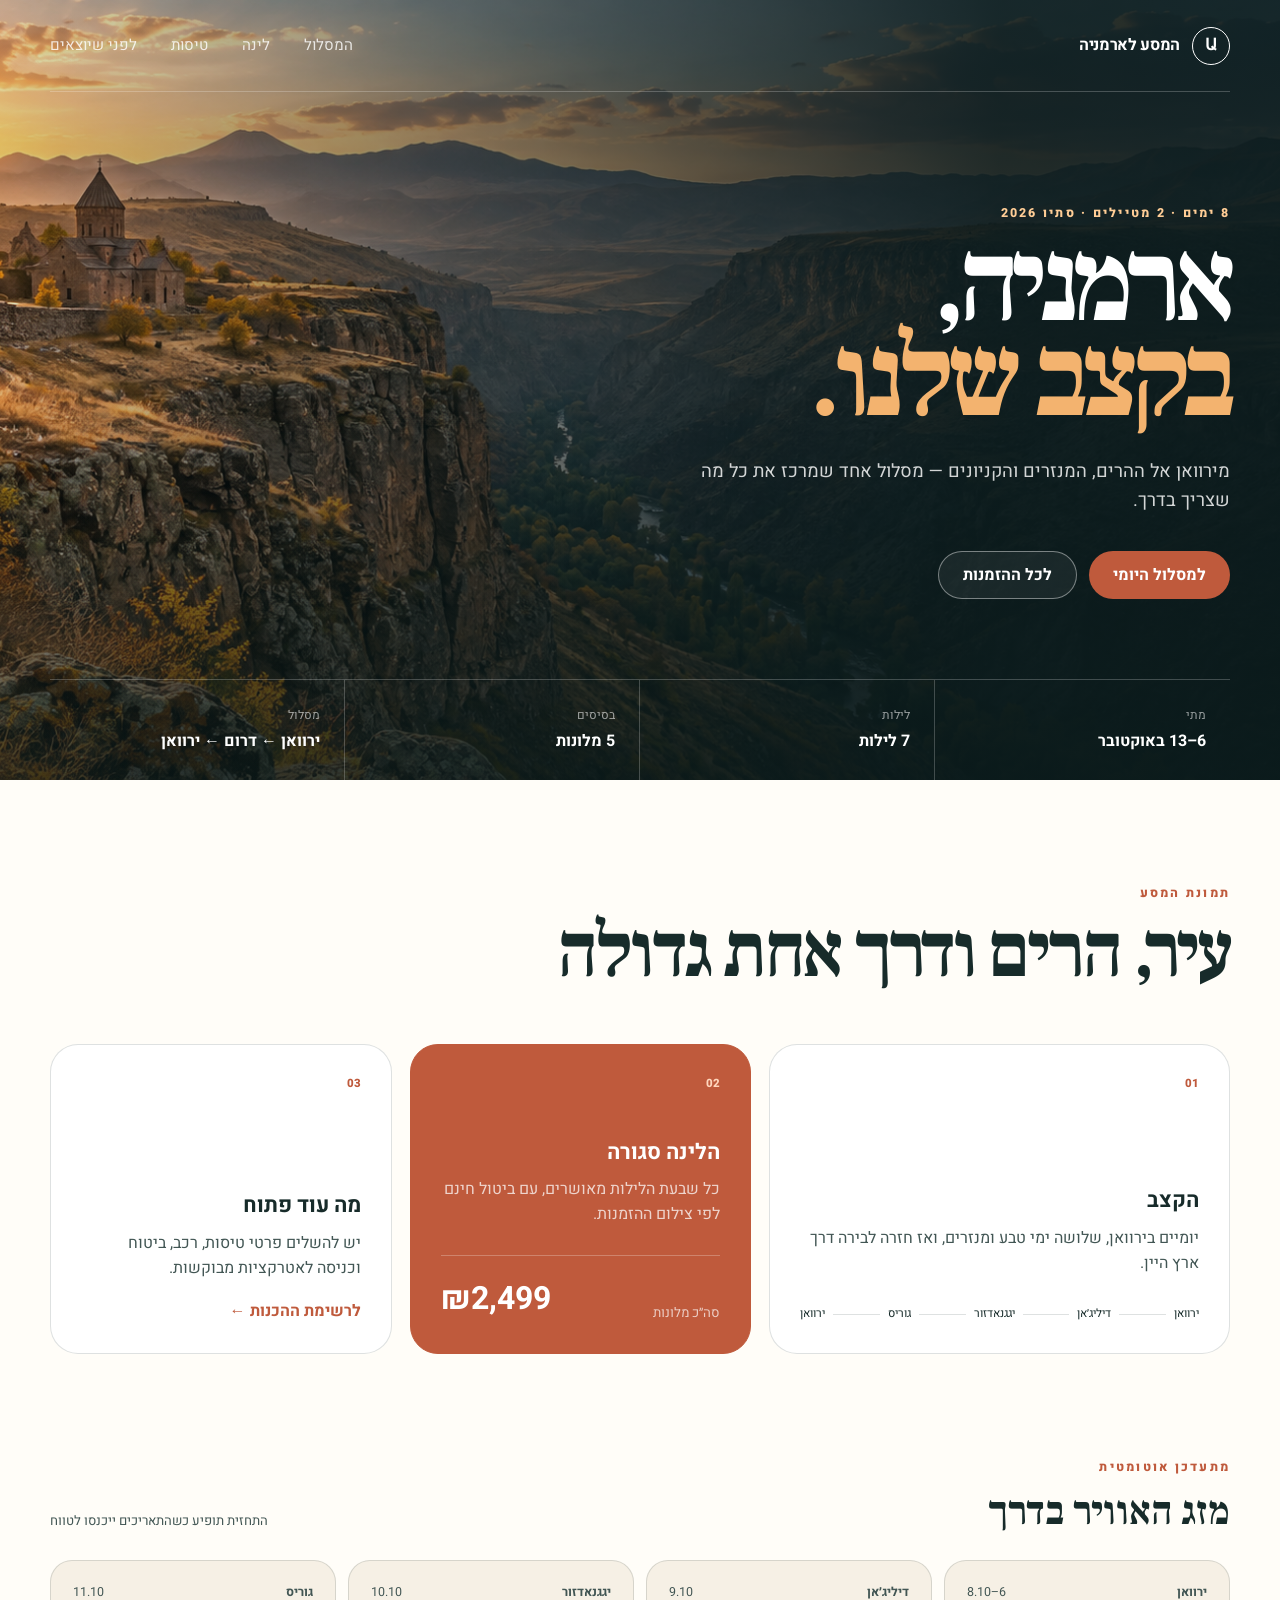
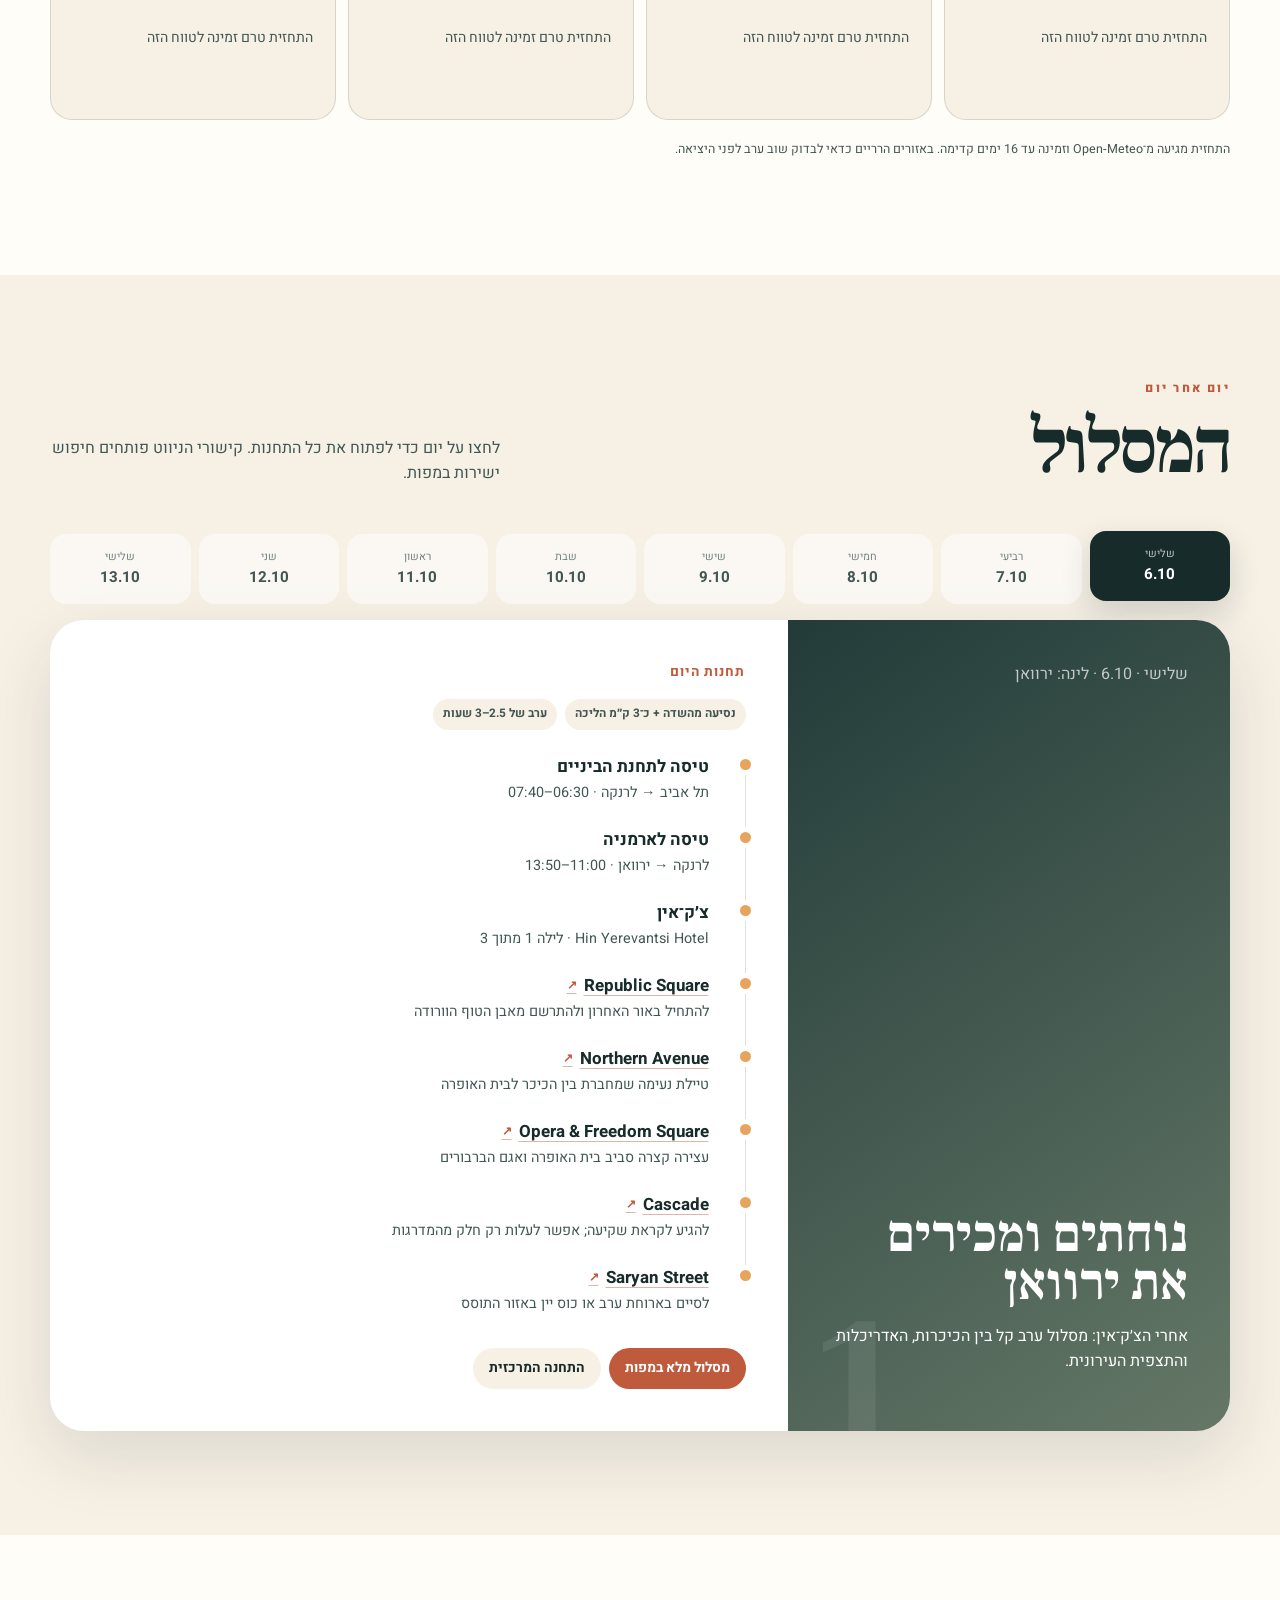
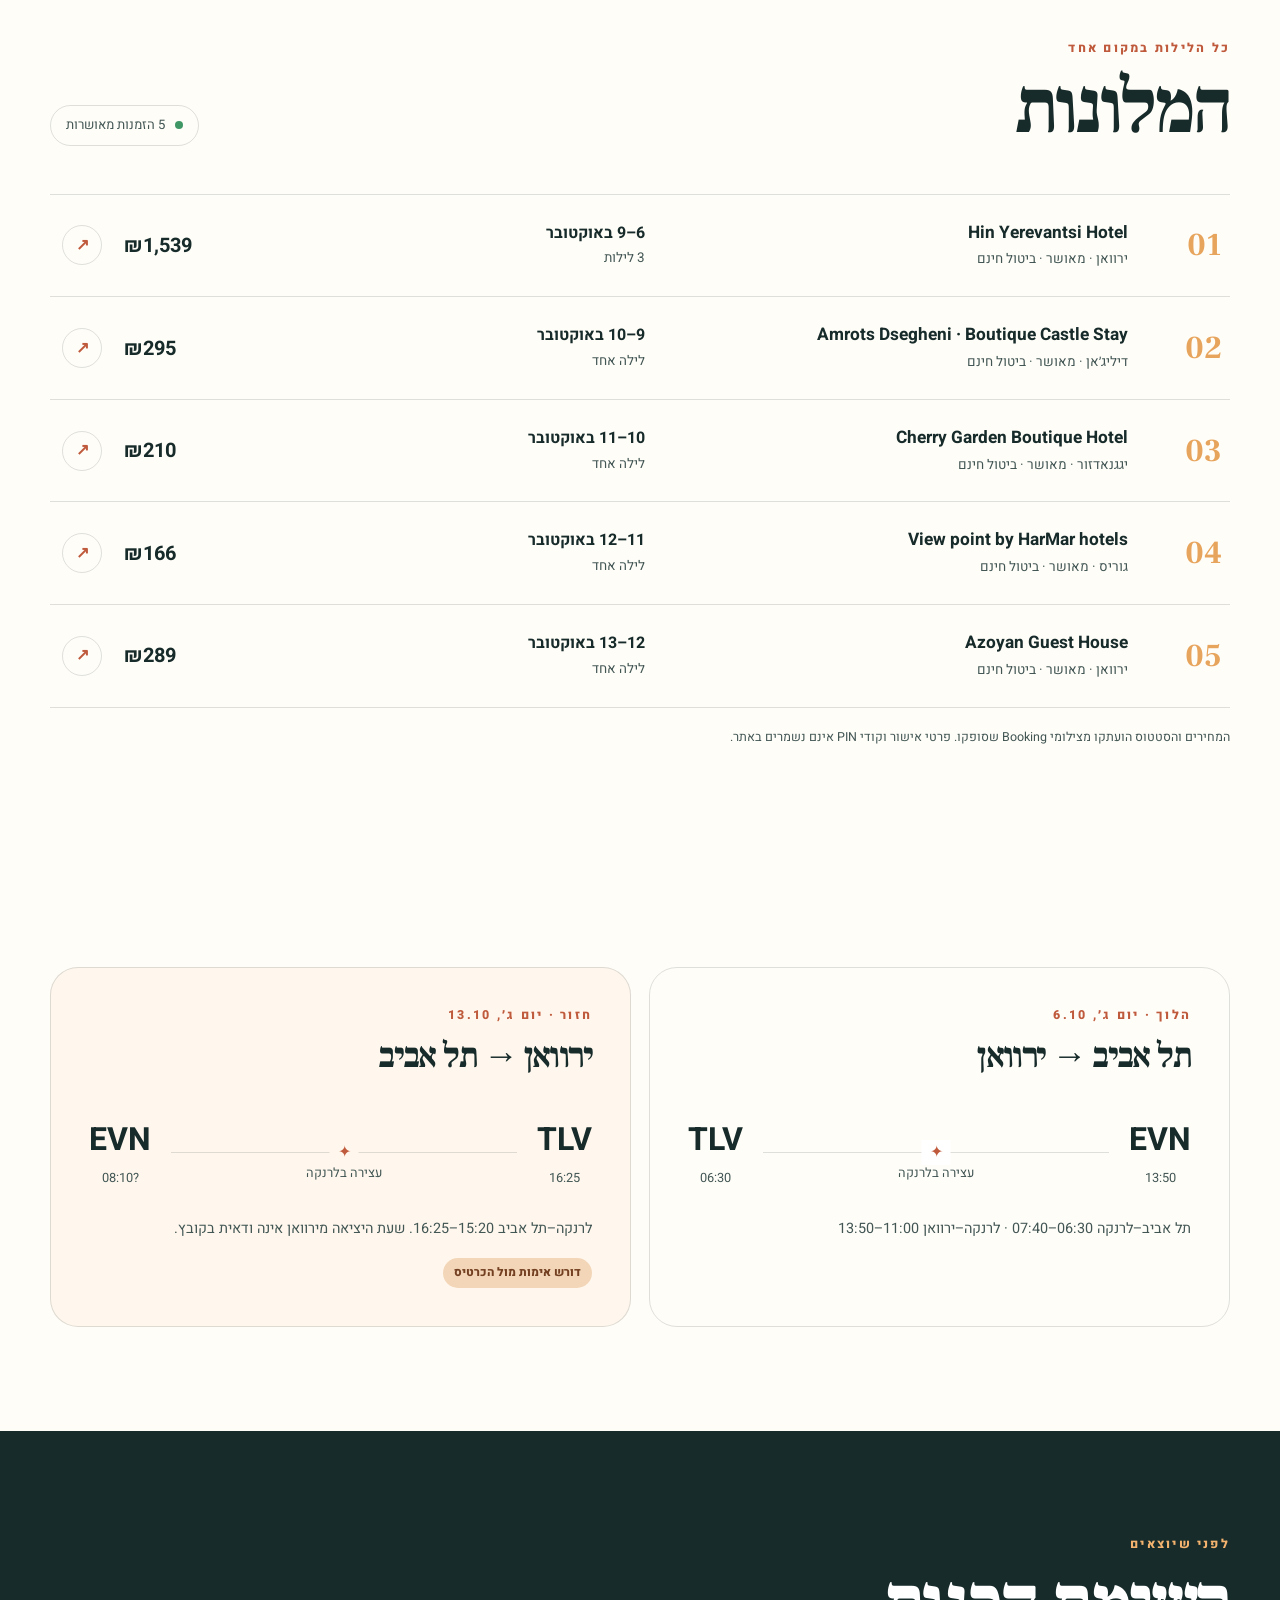
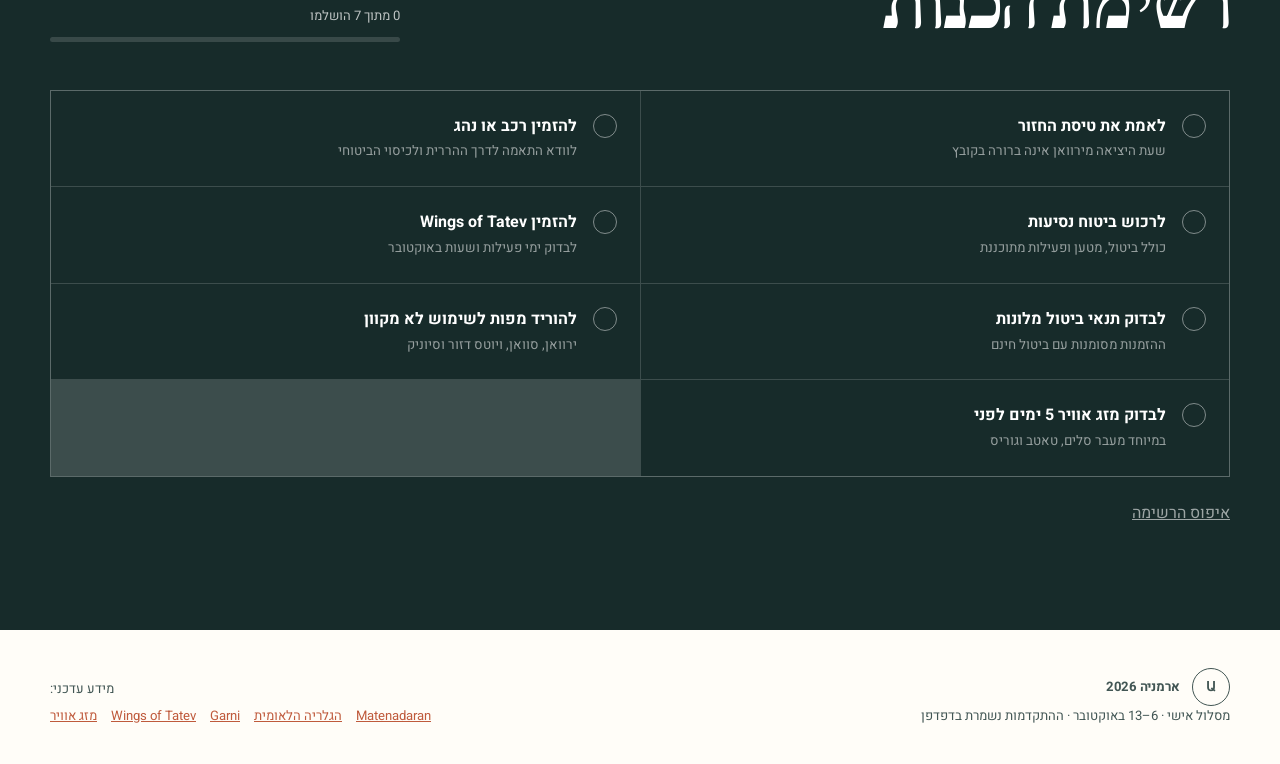
==== index.html @ 03ba3cda "Add Yerevan evening walk and Hebrew attraction guide" ====
<!doctype html>
<html lang="he" dir="rtl">
<head>
  <meta charset="utf-8">
  <meta name="viewport" content="width=device-width, initial-scale=1">
  <meta name="theme-color" content="#172b2a">
  <title>ארמניה · אוקטובר 2026</title>
  <meta name="description" content="מסלול טיול פרטי בארמניה, 6–13 באוקטובר 2026">
  <link rel="preconnect" href="https://fonts.googleapis.com">
  <link rel="preconnect" href="https://fonts.gstatic.com" crossorigin>
  <link href="https://fonts.googleapis.com/css2?family=Heebo:wght@400;500;600;700;800&family=Frank+Ruhl+Libre:wght@600;700&display=swap" rel="stylesheet">
  <link rel="stylesheet" href="styles.css?v=armenia-2">
</head>
<body>
  <header class="hero">
    <nav class="topbar shell" aria-label="ניווט ראשי">
      <a class="brand" href="#top" aria-label="חזרה לראש הדף">
        <span class="brand-mark" aria-hidden="true">Ա</span>
        <span>המסע לארמניה</span>
      </a>
      <button class="menu-button" aria-expanded="false" aria-controls="main-nav">תפריט</button>
      <div class="nav-links" id="main-nav">
        <a href="#route">המסלול</a>
        <a href="#stays">לינה</a>
        <a href="#flights">טיסות</a>
        <a href="#checklist">לפני שיוצאים</a>
      </div>
    </nav>

    <div class="hero-content shell" id="top">
      <p class="eyebrow">8 ימים · 2 מטיילים · סתיו 2026</p>
      <h1>ארמניה,<br><em>בקצב שלנו.</em></h1>
      <p class="hero-copy">מירוואן אל ההרים, המנזרים והקניונים — מסלול אחד שמרכז את כל מה שצריך בדרך.</p>
      <div class="hero-actions">
        <a class="button button-primary" href="#route">למסלול היומי</a>
        <a class="button button-ghost" href="#stays">לכל ההזמנות</a>
      </div>
    </div>

    <div class="trip-strip shell" aria-label="פרטי הטיול">
      <div><span>מתי</span><strong>6–13 באוקטובר</strong></div>
      <div><span>לילות</span><strong>7 לילות</strong></div>
      <div><span>בסיסים</span><strong>5 מלונות</strong></div>
      <div><span>מסלול</span><strong>ירוואן ← דרום ← ירוואן</strong></div>
    </div>
  </header>

  <main>
    <section class="intro shell section-pad">
      <div class="section-heading">
        <p class="kicker">תמונת המסע</p>
        <h2>עיר, הרים ודרך אחת גדולה</h2>
      </div>
      <div class="summary-grid">
        <article class="summary-card route-card">
          <span class="card-number">01</span>
          <h3>הקצב</h3>
          <p>יומיים בירוואן, שלושה ימי טבע ומנזרים, ואז חזרה לבירה דרך ארץ היין.</p>
          <div class="mini-route" aria-label="תחנות הלינה">
            <span>ירוואן</span><i></i><span>דיליג׳אן</span><i></i><span>יגגנאדזור</span><i></i><span>גוריס</span><i></i><span>ירוואן</span>
          </div>
        </article>
        <article class="summary-card accent-card">
          <span class="card-number">02</span>
          <h3>הלינה סגורה</h3>
          <p>כל שבעת הלילות מאושרים, עם ביטול חינם לפי צילום ההזמנות.</p>
          <div class="price-total"><small>סה״כ מלונות</small><strong>₪2,499</strong></div>
        </article>
        <article class="summary-card">
          <span class="card-number">03</span>
          <h3>מה עוד פתוח</h3>
          <p>יש להשלים פרטי טיסות, רכב, ביטוח וכניסה לאטרקציות מבוקשות.</p>
          <a class="text-link" href="#checklist">לרשימת ההכנות ←</a>
        </article>
      </div>
    </section>

    <section class="weather-section shell" id="weather">
      <div class="weather-header">
        <div>
          <p class="kicker">מתעדכן אוטומטית</p>
          <h2>מזג האוויר בדרך</h2>
        </div>
        <p id="weather-status">התחזית נטענת…</p>
      </div>
      <div class="weather-grid" id="weather-grid"></div>
      <p class="source-note">התחזית מגיעה מ־Open‑Meteo וזמינה עד 16 ימים קדימה. באזורים הרריים כדאי לבדוק שוב ערב לפני היציאה.</p>
    </section>

    <section class="route-section section-pad" id="route">
      <div class="shell">
        <div class="section-heading split-heading">
          <div>
            <p class="kicker">יום אחר יום</p>
            <h2>המסלול</h2>
          </div>
          <p>לחצו על יום כדי לפתוח את כל התחנות. קישורי הניווט פותחים חיפוש ישירות במפות.</p>
        </div>

        <div class="day-tabs" role="tablist" aria-label="בחירת יום"></div>
        <article class="day-panel" aria-live="polite"></article>
      </div>
    </section>

    <section class="stays-section shell section-pad" id="stays">
      <div class="section-heading split-heading">
        <div>
          <p class="kicker">כל הלילות במקום אחד</p>
          <h2>המלונות</h2>
        </div>
        <div class="confirmed-pill"><span></span> 5 הזמנות מאושרות</div>
      </div>
      <div class="hotel-list" id="hotel-list"></div>
      <p class="source-note">המחירים והסטטוס הועתקו מצילומי Booking שסופקו. פרטי אישור וקודי PIN אינם נשמרים באתר.</p>
    </section>

    <section class="travel-grid shell section-pad" id="flights">
      <article class="travel-card flight-card">
        <div class="section-heading compact">
          <p class="kicker">הלוך · יום ג׳, 6.10</p>
          <h2>תל אביב → ירוואן</h2>
        </div>
        <div class="flight-path">
          <div><strong>TLV</strong><span>06:30</span></div>
          <div class="flight-line"><span>עצירה בלרנקה</span></div>
          <div><strong>EVN</strong><span>13:50</span></div>
        </div>
        <p>תל אביב–לרנקה 06:30–07:40 · לרנקה–ירוואן 11:00–13:50</p>
      </article>
      <article class="travel-card flight-card warning-card">
        <div class="section-heading compact">
          <p class="kicker">חזור · יום ג׳, 13.10</p>
          <h2>ירוואן → תל אביב</h2>
        </div>
        <div class="flight-path">
          <div><strong>EVN</strong><span>08:10?</span></div>
          <div class="flight-line"><span>עצירה בלרנקה</span></div>
          <div><strong>TLV</strong><span>16:25</span></div>
        </div>
        <p>לרנקה–תל אביב 15:20–16:25. שעת היציאה מירוואן אינה ודאית בקובץ.</p>
        <span class="verify-badge">דורש אימות מול הכרטיס</span>
      </article>
    </section>

    <section class="checklist-section" id="checklist">
      <div class="shell section-pad">
        <div class="section-heading split-heading light-heading">
          <div>
            <p class="kicker">לפני שיוצאים</p>
            <h2>רשימת הכנות</h2>
          </div>
          <div class="progress-wrap">
            <span id="progress-label">0 מתוך 7 הושלמו</span>
            <div class="progress-bar"><i id="progress-bar"></i></div>
          </div>
        </div>
        <div class="checklist" id="checklist-items"></div>
        <button class="reset-button" id="reset-checklist" type="button">איפוס הרשימה</button>
      </div>
    </section>
  </main>

  <footer class="footer shell">
    <div>
      <div class="brand footer-brand"><span class="brand-mark" aria-hidden="true">Ա</span><span>ארמניה 2026</span></div>
      <p>מסלול אישי · 6–13 באוקטובר · ההתקדמות נשמרת בדפדפן</p>
    </div>
    <div class="source-links" aria-label="מקורות מידע">
      <span>מידע עדכני:</span>
      <a href="https://matenadaran.am/en/matenadaran/about-us/" target="_blank" rel="noreferrer">Matenadaran</a>
      <a href="https://www.gallery.am/en/visit" target="_blank" rel="noreferrer">הגלריה הלאומית</a>
      <a href="https://garni.mus.am/en/" target="_blank" rel="noreferrer">Garni</a>
      <a href="https://www.tatever.am/en/booking" target="_blank" rel="noreferrer">Wings of Tatev</a>
      <a href="https://open-meteo.com/en/docs" target="_blank" rel="noreferrer">מזג אוויר</a>
    </div>
  </footer>

  <script src="app.js?v=armenia-2"></script>
</body>
</html>
---- styles.css ----
:root {
  --ink: #172b2a;
  --ink-soft: #425654;
  --cream: #f6f0e5;
  --paper: #fffdf8;
  --terracotta: #bf5a3c;
  --apricot: #e7a45c;
  --sage: #8b9e86;
  --line: rgba(23, 43, 42, .14);
  --shadow: 0 24px 70px rgba(31, 45, 43, .12);
  --radius: 28px;
}

* { box-sizing: border-box; }
html { scroll-behavior: smooth; }
body {
  margin: 0;
  color: var(--ink);
  background: var(--paper);
  font-family: "Heebo", Arial, sans-serif;
  line-height: 1.55;
}
a { color: inherit; text-decoration: none; }
button { font: inherit; }
.shell { width: min(1180px, calc(100% - 40px)); margin-inline: auto; }
.section-pad { padding-block: 104px; }

.hero {
  min-height: 780px;
  color: #fff;
  position: relative;
  isolation: isolate;
  background: #1c3433 url("assets/armenia-hero.png") center/cover no-repeat;
}
.hero::before {
  content: "";
  position: absolute;
  inset: 0;
  z-index: -1;
  background: linear-gradient(90deg, rgba(11, 27, 28, .12), rgba(11, 27, 28, .88) 78%), linear-gradient(0deg, rgba(9, 24, 24, .72), transparent 50%);
}
.topbar { height: 92px; display: flex; align-items: center; justify-content: space-between; border-bottom: 1px solid rgba(255,255,255,.22); }
.brand { display: inline-flex; align-items: center; gap: 12px; font-weight: 700; letter-spacing: -.02em; }
.brand-mark { width: 38px; height: 38px; display: grid; place-items: center; border: 1px solid currentColor; border-radius: 50%; font-family: Georgia, serif; }
.nav-links { display: flex; align-items: center; gap: 34px; font-size: .95rem; }
.nav-links a { opacity: .82; transition: opacity .2s; }
.nav-links a:hover { opacity: 1; }
.menu-button { display: none; border: 1px solid rgba(255,255,255,.4); background: transparent; color: #fff; padding: 8px 14px; border-radius: 99px; }
.hero-content { padding-top: 112px; }
.eyebrow, .kicker { margin: 0 0 14px; font-size: .78rem; font-weight: 800; letter-spacing: .18em; text-transform: uppercase; color: var(--terracotta); }
.hero .eyebrow { color: #ffcd96; }
.hero h1 { max-width: 680px; margin: 0; font: 700 clamp(4.2rem, 9vw, 8.7rem)/.82 "Frank Ruhl Libre", serif; letter-spacing: -.065em; }
.hero h1 em { color: #f3b36f; font-style: normal; }
.hero-copy { max-width: 540px; margin: 32px 0 0; font-size: 1.15rem; color: rgba(255,255,255,.82); }
.hero-actions { display: flex; gap: 12px; margin-top: 36px; }
.button { display: inline-flex; align-items: center; justify-content: center; min-height: 48px; padding: 0 24px; border-radius: 99px; font-weight: 700; }
.button-primary { background: var(--terracotta); color: #fff; }
.button-ghost { border: 1px solid rgba(255,255,255,.42); background: rgba(255,255,255,.06); }
.trip-strip { position: absolute; inset-inline: 0; bottom: 0; display: grid; grid-template-columns: repeat(4, 1fr); border-top: 1px solid rgba(255,255,255,.22); }
.trip-strip div { padding: 26px 24px; border-inline-start: 1px solid rgba(255,255,255,.22); }
.trip-strip div:first-child { border-inline-start: 0; }
.trip-strip span { display: block; margin-bottom: 5px; font-size: .75rem; color: rgba(255,255,255,.58); }
.trip-strip strong { font-size: 1rem; }

.section-heading h2 { margin: 0; font: 700 clamp(2.8rem, 6vw, 5.1rem)/.95 "Frank Ruhl Libre", serif; letter-spacing: -.045em; }
.split-heading { display: flex; align-items: end; justify-content: space-between; gap: 40px; margin-bottom: 48px; }
.split-heading > p { max-width: 450px; margin: 0; color: var(--ink-soft); }
.summary-grid { display: grid; grid-template-columns: 1.35fr 1fr 1fr; gap: 18px; margin-top: 54px; }
.summary-card { min-height: 310px; display: flex; flex-direction: column; padding: 30px; border: 1px solid var(--line); border-radius: var(--radius); background: #fff; }
.summary-card h3 { margin: auto 0 8px; font-size: 1.35rem; }
.summary-card p { margin: 0; color: var(--ink-soft); }
.card-number { font-size: .72rem; font-weight: 800; color: var(--terracotta); }
.accent-card { color: #fff; background: var(--terracotta); border-color: var(--terracotta); }
.accent-card p { color: rgba(255,255,255,.74); }
.accent-card .card-number { color: #ffd6bd; }
.price-total { display: flex; justify-content: space-between; align-items: end; gap: 10px; margin-top: 28px; padding-top: 18px; border-top: 1px solid rgba(255,255,255,.25); }
.price-total small { color: rgba(255,255,255,.7); }
.price-total strong { font-size: 2rem; }
.text-link { display: inline-block; margin-top: 18px; font-weight: 700; color: var(--terracotta); }
.mini-route { display: flex; align-items: center; gap: 8px; margin-top: 30px; overflow: hidden; font-size: .72rem; white-space: nowrap; }
.mini-route i { flex: 1; min-width: 14px; height: 1px; background: var(--line); }

.weather-section { padding-bottom: 104px; }
.weather-header { display: flex; justify-content: space-between; align-items: end; gap: 30px; margin-bottom: 28px; }
.weather-header h2 { margin: 0; font: 700 2.5rem/1 "Frank Ruhl Libre", serif; }
.weather-header > p { margin: 0; color: var(--ink-soft); font-size: .82rem; }
.weather-grid { display: grid; grid-template-columns: repeat(4, 1fr); gap: 12px; }
.weather-card { min-height: 160px; padding: 22px; border: 1px solid var(--line); border-radius: 22px; background: #fff; }
.weather-card .weather-place { display: flex; justify-content: space-between; gap: 10px; color: var(--ink-soft); font-size: .78rem; }
.weather-card .weather-main { display: flex; align-items: center; gap: 14px; margin-top: 25px; }
.weather-icon { font-size: 2.2rem; }
.weather-temp { font-size: 1.85rem; font-weight: 800; letter-spacing: -.04em; direction: ltr; }
.weather-desc { display: block; color: var(--ink-soft); font-size: .8rem; }
.weather-card.pending { background: var(--cream); }
.weather-card.pending .weather-main { color: var(--ink-soft); font-size: .88rem; }

.route-section { background: var(--cream); }
.day-tabs { display: grid; grid-template-columns: repeat(8, 1fr); gap: 8px; margin-bottom: 16px; }
.day-tab { border: 0; border-radius: 16px; padding: 15px 8px; color: var(--ink-soft); background: rgba(255,255,255,.58); cursor: pointer; transition: .2s; }
.day-tab span { display: block; font-size: .68rem; opacity: .72; }
.day-tab strong { display: block; font-size: .95rem; }
.day-tab[aria-selected="true"] { color: #fff; background: var(--ink); transform: translateY(-3px); box-shadow: 0 12px 30px rgba(23,43,42,.16); }
.day-panel { display: grid; grid-template-columns: .75fr 1.25fr; min-height: 430px; overflow: hidden; border-radius: 34px; background: #fff; box-shadow: var(--shadow); }
.day-visual { position: relative; display: flex; flex-direction: column; justify-content: space-between; padding: 42px; color: #fff; background: linear-gradient(145deg, #223b39, #657867); }
.day-visual::after { content: attr(data-day); position: absolute; bottom: -34px; left: 22px; font: 700 12rem/.8 "Frank Ruhl Libre", serif; color: rgba(255,255,255,.08); }
.day-visual .day-date { position: relative; z-index: 1; color: rgba(255,255,255,.7); }
.day-visual h3 { position: relative; z-index: 1; margin: 0; max-width: 360px; font: 700 3.2rem/.95 "Frank Ruhl Libre", serif; }
.day-detail { padding: 42px; }
.day-detail h4 { margin: 0 0 24px; font-size: .85rem; color: var(--terracotta); letter-spacing: .08em; }
.day-meta { display: flex; gap: 8px; flex-wrap: wrap; margin: -8px 0 24px; }
.day-meta span { padding: 6px 10px; border-radius: 99px; color: var(--ink-soft); background: var(--cream); font-size: .74rem; font-weight: 700; }
.stop-list { list-style: none; margin: 0; padding: 0; }
.stop-list li { position: relative; padding: 0 36px 22px 0; border-right: 1px solid var(--line); }
.stop-list li::before { content: ""; position: absolute; right: -6px; top: 5px; width: 11px; height: 11px; border-radius: 50%; background: var(--apricot); box-shadow: 0 0 0 5px #fff; }
.stop-list li:last-child { border-right-color: transparent; }
.stop-list strong { display: block; font-size: 1.06rem; }
.stop-list span { color: var(--ink-soft); font-size: .9rem; }
.site-link { display: inline-flex; align-items: center; gap: 7px; color: var(--ink); text-decoration: underline; text-decoration-color: rgba(191,90,60,.45); text-underline-offset: 4px; }
.site-link > span { color: var(--terracotta); font-size: .78rem; text-decoration: none; }
.map-actions { display: flex; gap: 8px; flex-wrap: wrap; margin-top: 10px; }
.map-button { display: inline-flex; padding: 10px 16px; border-radius: 99px; color: #fff; background: var(--terracotta); font-weight: 700; font-size: .86rem; }
.map-button.secondary { color: var(--ink); background: var(--cream); }

.stays-section { background: var(--paper); }
.confirmed-pill { padding: 9px 15px; border: 1px solid var(--line); border-radius: 99px; font-size: .82rem; color: var(--ink-soft); }
.confirmed-pill span { display: inline-block; width: 8px; height: 8px; margin-left: 7px; border-radius: 50%; background: #3e9765; }
.hotel-list { border-top: 1px solid var(--line); }
.hotel-card { display: grid; grid-template-columns: 72px 1.2fr .8fr .5fr 44px; align-items: center; gap: 22px; padding: 25px 8px; border-bottom: 1px solid var(--line); }
.hotel-index { font: 700 2rem/1 "Frank Ruhl Libre", serif; color: var(--apricot); }
.hotel-name strong { display: block; font-size: 1.08rem; }
.hotel-name span, .hotel-dates span { color: var(--ink-soft); font-size: .84rem; }
.hotel-dates strong { display: block; }
.hotel-price { text-align: left; font-size: 1.25rem; }
.hotel-map { width: 40px; height: 40px; display: grid; place-items: center; border: 1px solid var(--line); border-radius: 50%; font-weight: 800; color: var(--terracotta); }
.source-note { margin-top: 20px; color: var(--ink-soft); font-size: .78rem; }

.travel-grid { display: grid; grid-template-columns: 1fr 1fr; gap: 18px; }
.travel-card { padding: 38px; border: 1px solid var(--line); border-radius: var(--radius); }
.compact h2 { font-size: 2.2rem; }
.flight-path { display: grid; grid-template-columns: auto 1fr auto; align-items: center; gap: 20px; margin: 42px 0 28px; direction: ltr; }
.flight-path > div:not(.flight-line) { text-align: center; }
.flight-path strong { display: block; font-size: 2rem; }
.flight-path span { font-size: .8rem; color: var(--ink-soft); }
.flight-line { position: relative; height: 1px; background: var(--line); text-align: center; }
.flight-line::after { content: "✦"; position: absolute; inset: auto 50% auto auto; top: -12px; transform: translateX(50%); padding: 0 8px; color: var(--terracotta); background: #fff; }
.flight-line span { position: absolute; top: 12px; left: 50%; transform: translateX(-50%); white-space: nowrap; }
.travel-card > p { margin-bottom: 0; color: var(--ink-soft); font-size: .9rem; }
.warning-card { background: #fff7ed; }
.warning-card .flight-line::after { background: #fff7ed; }
.verify-badge { display: inline-block; margin-top: 18px; padding: 6px 11px; border-radius: 99px; background: #f3d6b8; color: #744022; font-size: .74rem; font-weight: 800; }

.checklist-section { color: #fff; background: var(--ink); }
.light-heading .kicker { color: #f3b36f; }
.light-heading > div:first-child { flex: 1; }
.progress-wrap { width: min(350px, 100%); color: rgba(255,255,255,.72); font-size: .82rem; }
.progress-bar { height: 5px; margin-top: 10px; overflow: hidden; border-radius: 99px; background: rgba(255,255,255,.14); direction: ltr; }
.progress-bar i { display: block; width: 0; height: 100%; border-radius: inherit; background: var(--apricot); transition: width .3s ease; }
.checklist { display: grid; grid-template-columns: repeat(2, 1fr); gap: 1px; background: rgba(255,255,255,.16); border: 1px solid rgba(255,255,255,.16); }
.check-item { display: flex; gap: 16px; align-items: flex-start; padding: 23px; cursor: pointer; background: var(--ink); }
.check-item input { position: absolute; opacity: 0; pointer-events: none; }
.fake-check { flex: 0 0 auto; width: 24px; height: 24px; display: grid; place-items: center; border: 1px solid rgba(255,255,255,.45); border-radius: 50%; transition: .2s; }
.check-item input:checked + .fake-check { background: var(--apricot); border-color: var(--apricot); }
.check-item input:checked + .fake-check::after { content: "✓"; color: var(--ink); font-weight: 900; }
.check-text strong { display: block; }
.check-text small { color: rgba(255,255,255,.55); }
.check-item:has(input:checked) .check-text { opacity: .48; text-decoration: line-through; }
.reset-button { margin-top: 24px; border: 0; padding: 0; color: rgba(255,255,255,.58); background: transparent; cursor: pointer; text-decoration: underline; }

.footer { display: flex; justify-content: space-between; align-items: flex-end; gap: 30px; padding-block: 38px; color: var(--ink-soft); font-size: .82rem; }
.footer p { margin: 0; }
.source-links { max-width: 520px; display: flex; justify-content: flex-end; flex-wrap: wrap; gap: 6px 14px; }
.source-links span { width: 100%; text-align: left; }
.source-links a { color: var(--terracotta); text-decoration: underline; }

@media (max-width: 900px) {
  .section-pad { padding-block: 74px; }
  .summary-grid { grid-template-columns: 1fr 1fr; }
  .weather-grid { grid-template-columns: 1fr 1fr; }
  .route-card { grid-column: 1 / -1; }
  .day-tabs { grid-template-columns: repeat(4, 1fr); }
  .hotel-card { grid-template-columns: 50px 1fr auto 40px; }
  .hotel-dates { grid-column: 2 / 3; }
  .hotel-price { grid-column: 3 / 4; grid-row: 1 / 3; }
  .hotel-map { grid-column: 4 / 5; grid-row: 1 / 3; }
}

@media (max-width: 660px) {
  .shell { width: min(100% - 28px, 1180px); }
  .hero { min-height: 760px; background-position: 38% center; }
  .hero::before { background: linear-gradient(90deg, rgba(11,27,28,.36), rgba(11,27,28,.85)), linear-gradient(0deg, rgba(9,24,24,.8), transparent 50%); }
  .topbar { height: 74px; }
  .menu-button { display: block; }
  .nav-links { position: absolute; top: 64px; left: 14px; right: 14px; z-index: 5; display: none; flex-direction: column; align-items: stretch; gap: 0; padding: 12px; border-radius: 18px; color: var(--ink); background: #fff; box-shadow: var(--shadow); }
  .nav-links.open { display: flex; }
  .nav-links a { padding: 12px; }
  .hero-content { padding-top: 94px; }
  .hero h1 { font-size: clamp(4rem, 21vw, 6.5rem); }
  .hero-copy { max-width: 340px; font-size: 1rem; }
  .trip-strip { grid-template-columns: 1fr 1fr; }
  .trip-strip div { padding: 15px 12px; border-top: 1px solid rgba(255,255,255,.18); }
  .section-heading h2 { font-size: 3.1rem; }
  .split-heading { display: block; margin-bottom: 34px; }
  .split-heading > p, .confirmed-pill, .progress-wrap { margin-top: 18px; }
  .summary-grid, .travel-grid, .checklist { grid-template-columns: 1fr; }
  .weather-grid { grid-template-columns: 1fr 1fr; }
  .weather-section { padding-bottom: 74px; }
  .route-card { grid-column: auto; }
  .summary-card { min-height: 270px; }
  .day-tabs { display: flex; overflow-x: auto; padding-bottom: 7px; scroll-snap-type: x mandatory; }
  .day-tab { flex: 0 0 75px; scroll-snap-align: start; }
  .day-panel { grid-template-columns: 1fr; }
  .day-visual { min-height: 240px; padding: 30px; }
  .day-visual h3 { font-size: 2.6rem; }
  .day-detail { padding: 30px; }
  .hotel-card { grid-template-columns: 38px 1fr auto; gap: 12px; }
  .hotel-index { font-size: 1.4rem; }
  .hotel-dates { grid-column: 2 / 3; }
  .hotel-price { grid-column: 3 / 4; grid-row: 1 / 3; font-size: 1rem; }
  .hotel-map { display: none; }
  .travel-card { padding: 28px 23px; }
  .flight-path { gap: 10px; }
  .checklist { border-inline: 0; }
  .footer { flex-direction: column; align-items: flex-start; }
  .source-links { justify-content: flex-start; }
  .source-links span { text-align: right; }
}

@media (max-width: 420px) {
  .weather-grid { grid-template-columns: 1fr; }
}

@media (prefers-reduced-motion: reduce) {
  html { scroll-behavior: auto; }
  *, *::before, *::after { transition-duration: .01ms !important; }
}
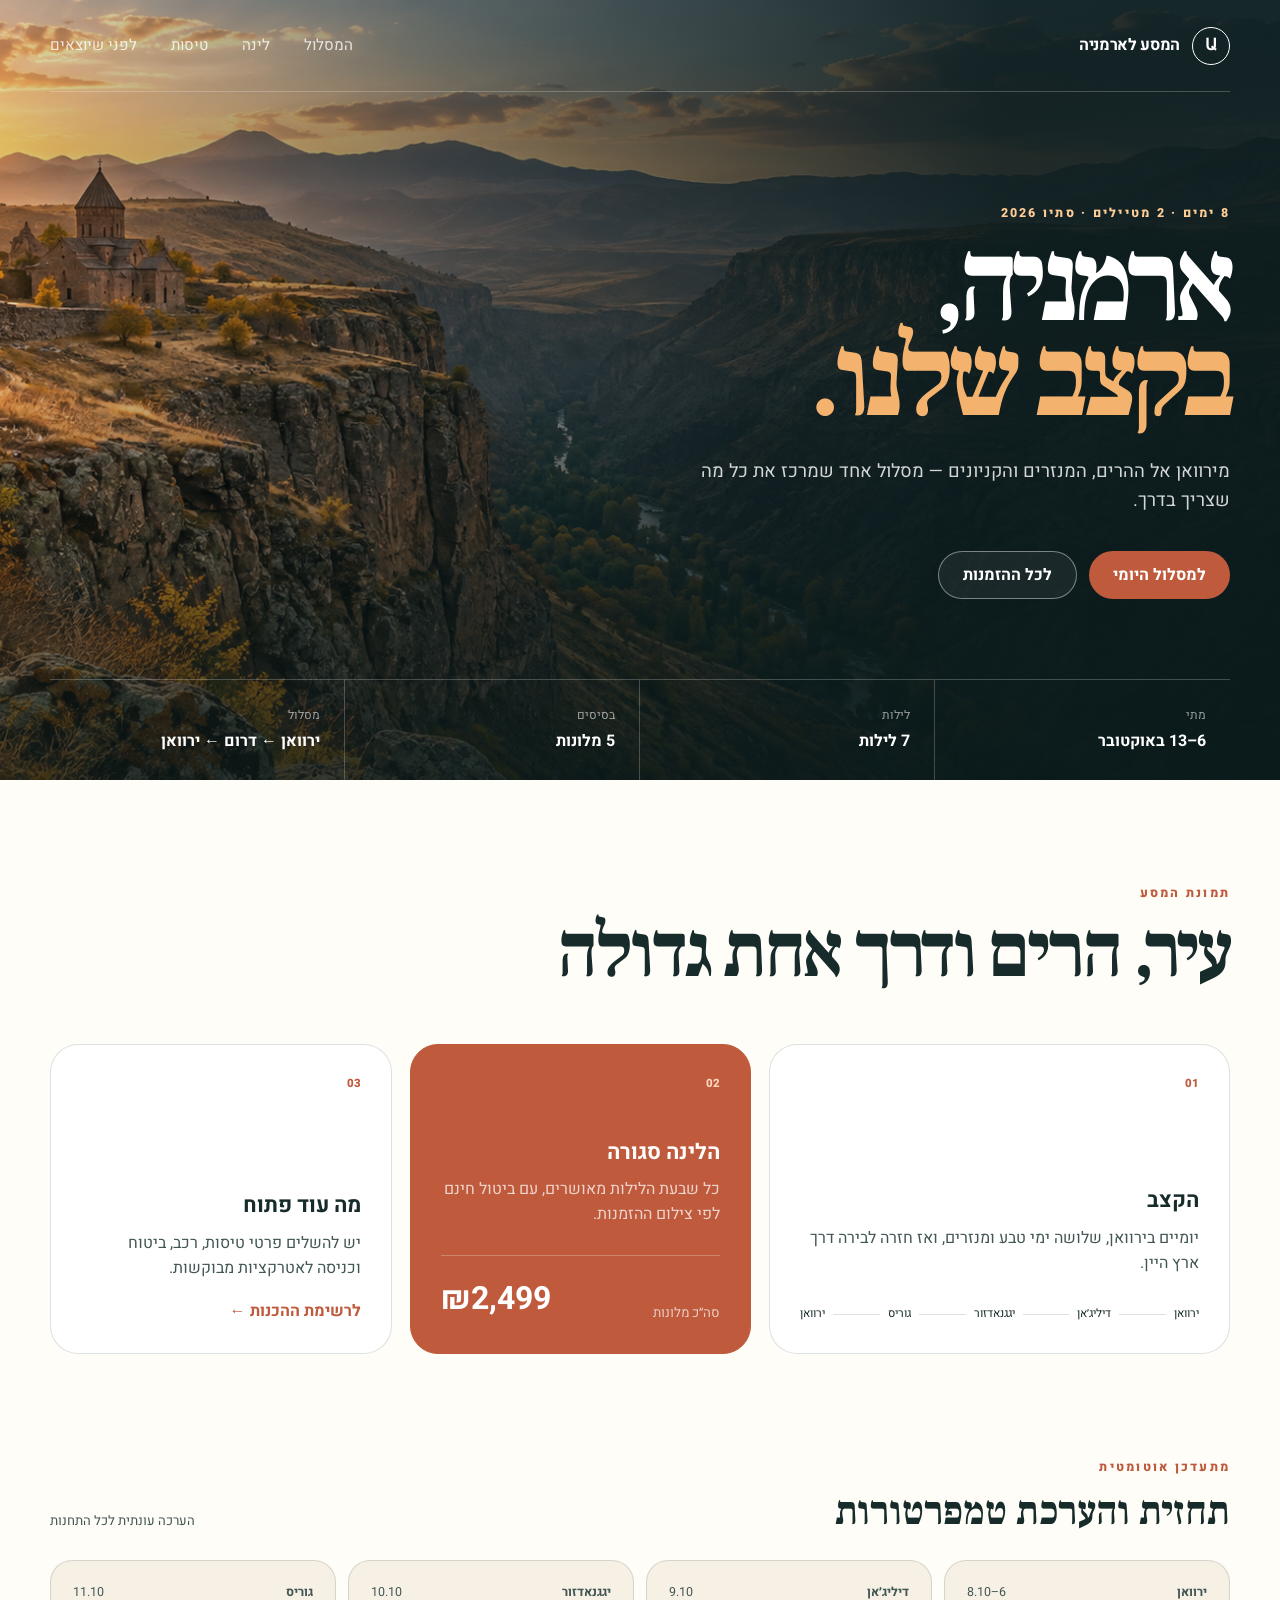
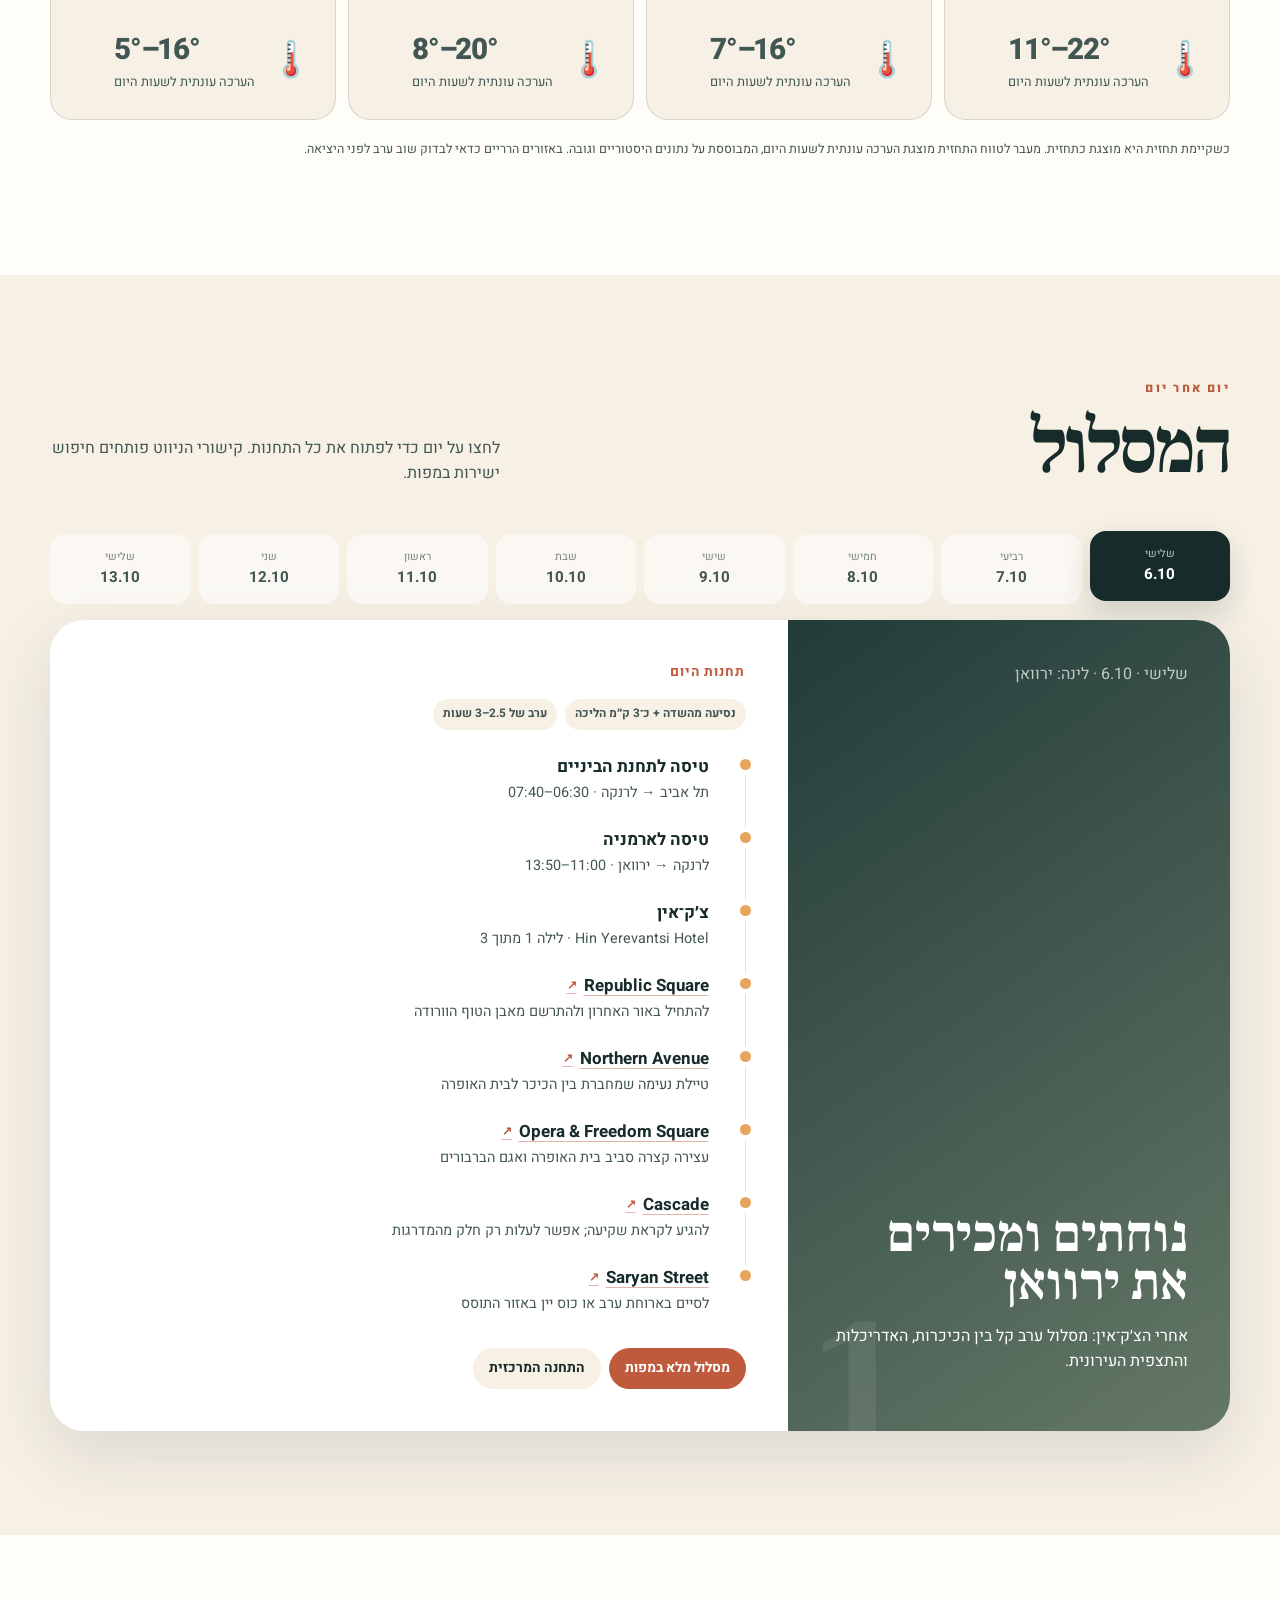
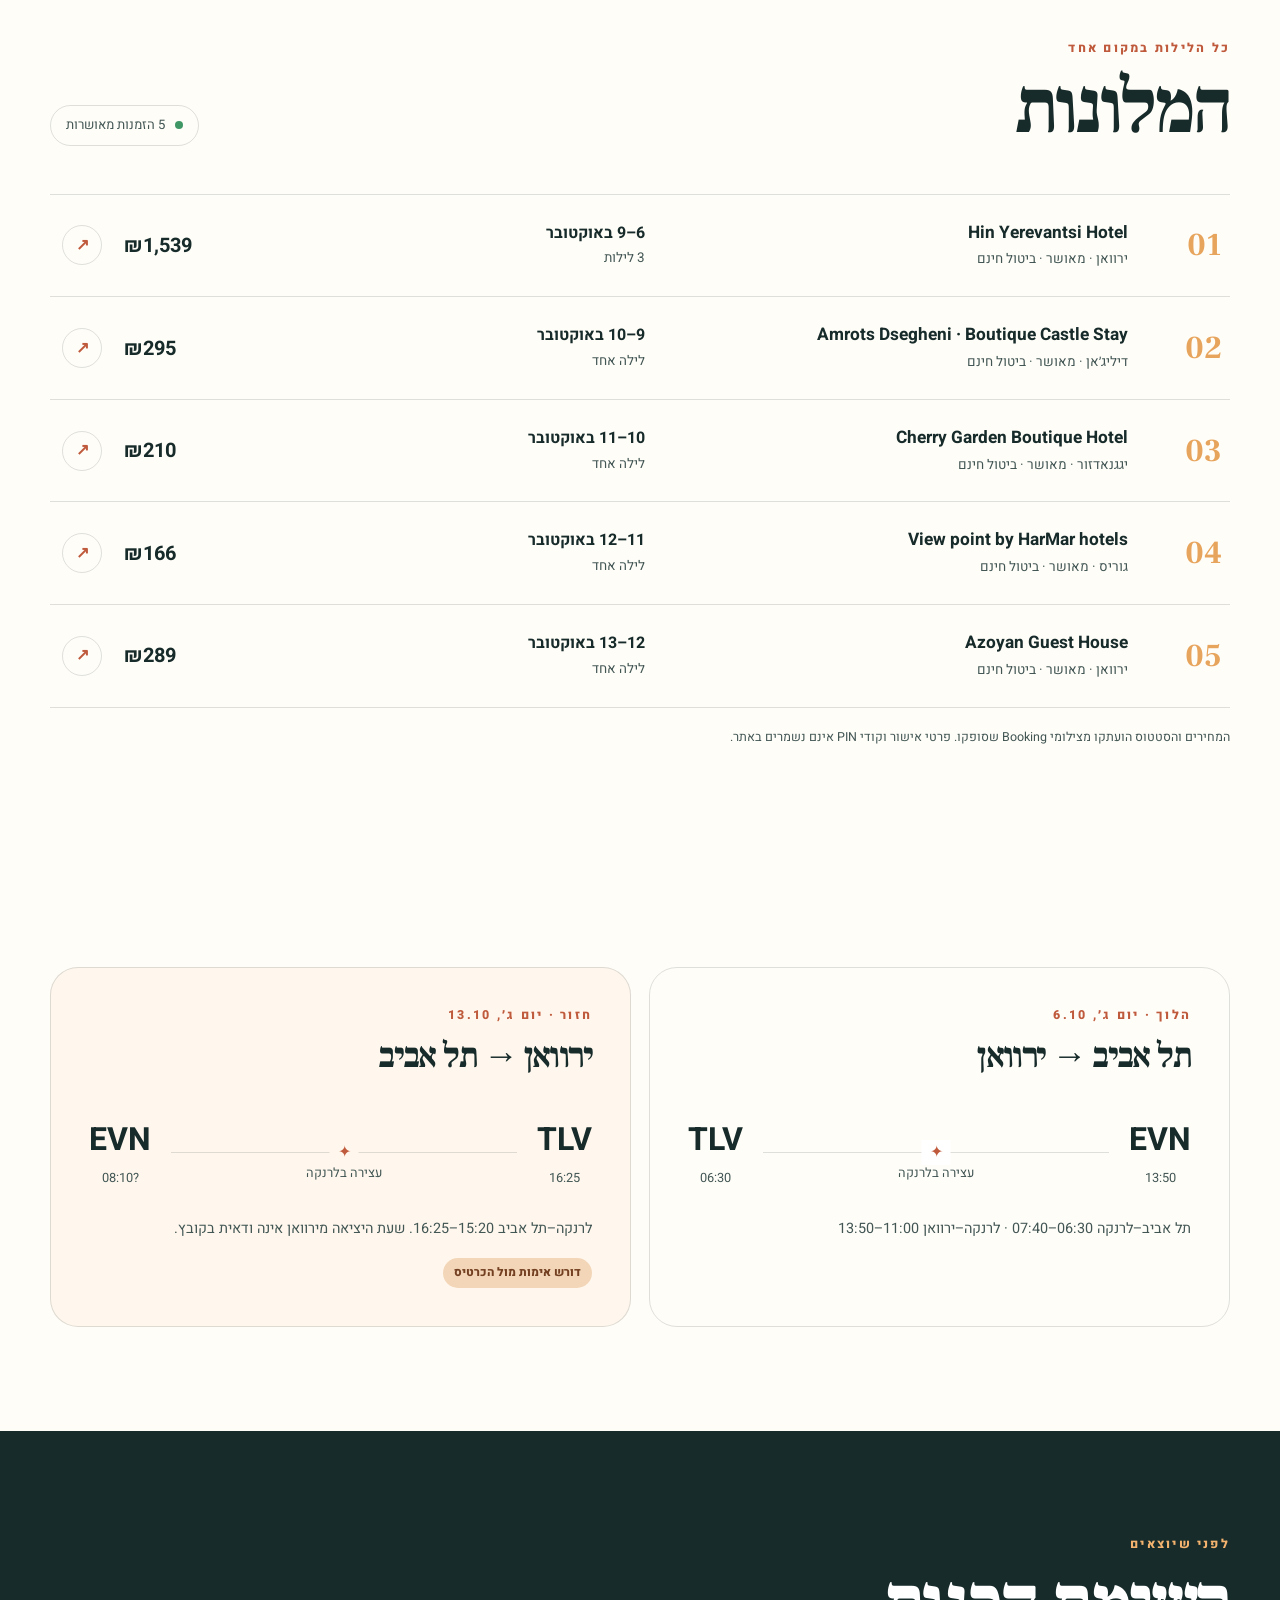
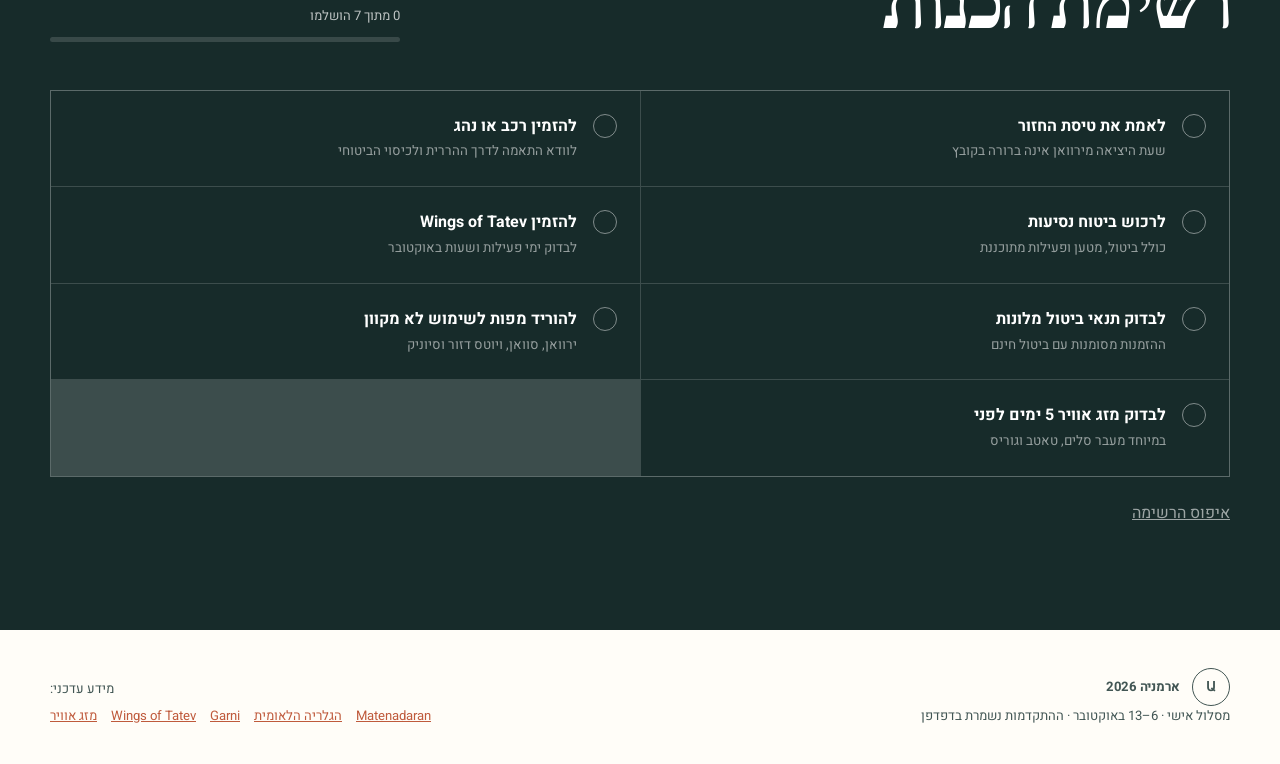
==== commit 9ab50837: "Fix missing forecast values and add temperature estimates" ====
--- a/index.html
+++ b/index.html
@@ -9,7 +9,7 @@
   <link rel="preconnect" href="https://fonts.googleapis.com">
   <link rel="preconnect" href="https://fonts.gstatic.com" crossorigin>
   <link href="https://fonts.googleapis.com/css2?family=Heebo:wght@400;500;600;700;800&family=Frank+Ruhl+Libre:wght@600;700&display=swap" rel="stylesheet">
-  <link rel="stylesheet" href="styles.css?v=armenia-2">
+  <link rel="stylesheet" href="styles.css?v=armenia-3">
 </head>
 <body>
   <header class="hero">
@@ -79,12 +79,12 @@
       <div class="weather-header">
         <div>
           <p class="kicker">מתעדכן אוטומטית</p>
-          <h2>מזג האוויר בדרך</h2>
+          <h2>תחזית והערכת טמפרטורות</h2>
         </div>
         <p id="weather-status">התחזית נטענת…</p>
       </div>
       <div class="weather-grid" id="weather-grid"></div>
-      <p class="source-note">התחזית מגיעה מ־Open‑Meteo וזמינה עד 16 ימים קדימה. באזורים הרריים כדאי לבדוק שוב ערב לפני היציאה.</p>
+      <p class="source-note">כשקיימת תחזית היא מוצגת כתחזית. מעבר לטווח התחזית מוצגת הערכה עונתית לשעות היום, המבוססת על נתונים היסטוריים וגובה. באזורים הרריים כדאי לבדוק שוב ערב לפני היציאה.</p>
     </section>
 
     <section class="route-section section-pad" id="route">
@@ -175,6 +175,6 @@
     </div>
   </footer>
 
-  <script src="app.js?v=armenia-2"></script>
+  <script src="app.js?v=armenia-3"></script>
 </body>
 </html>
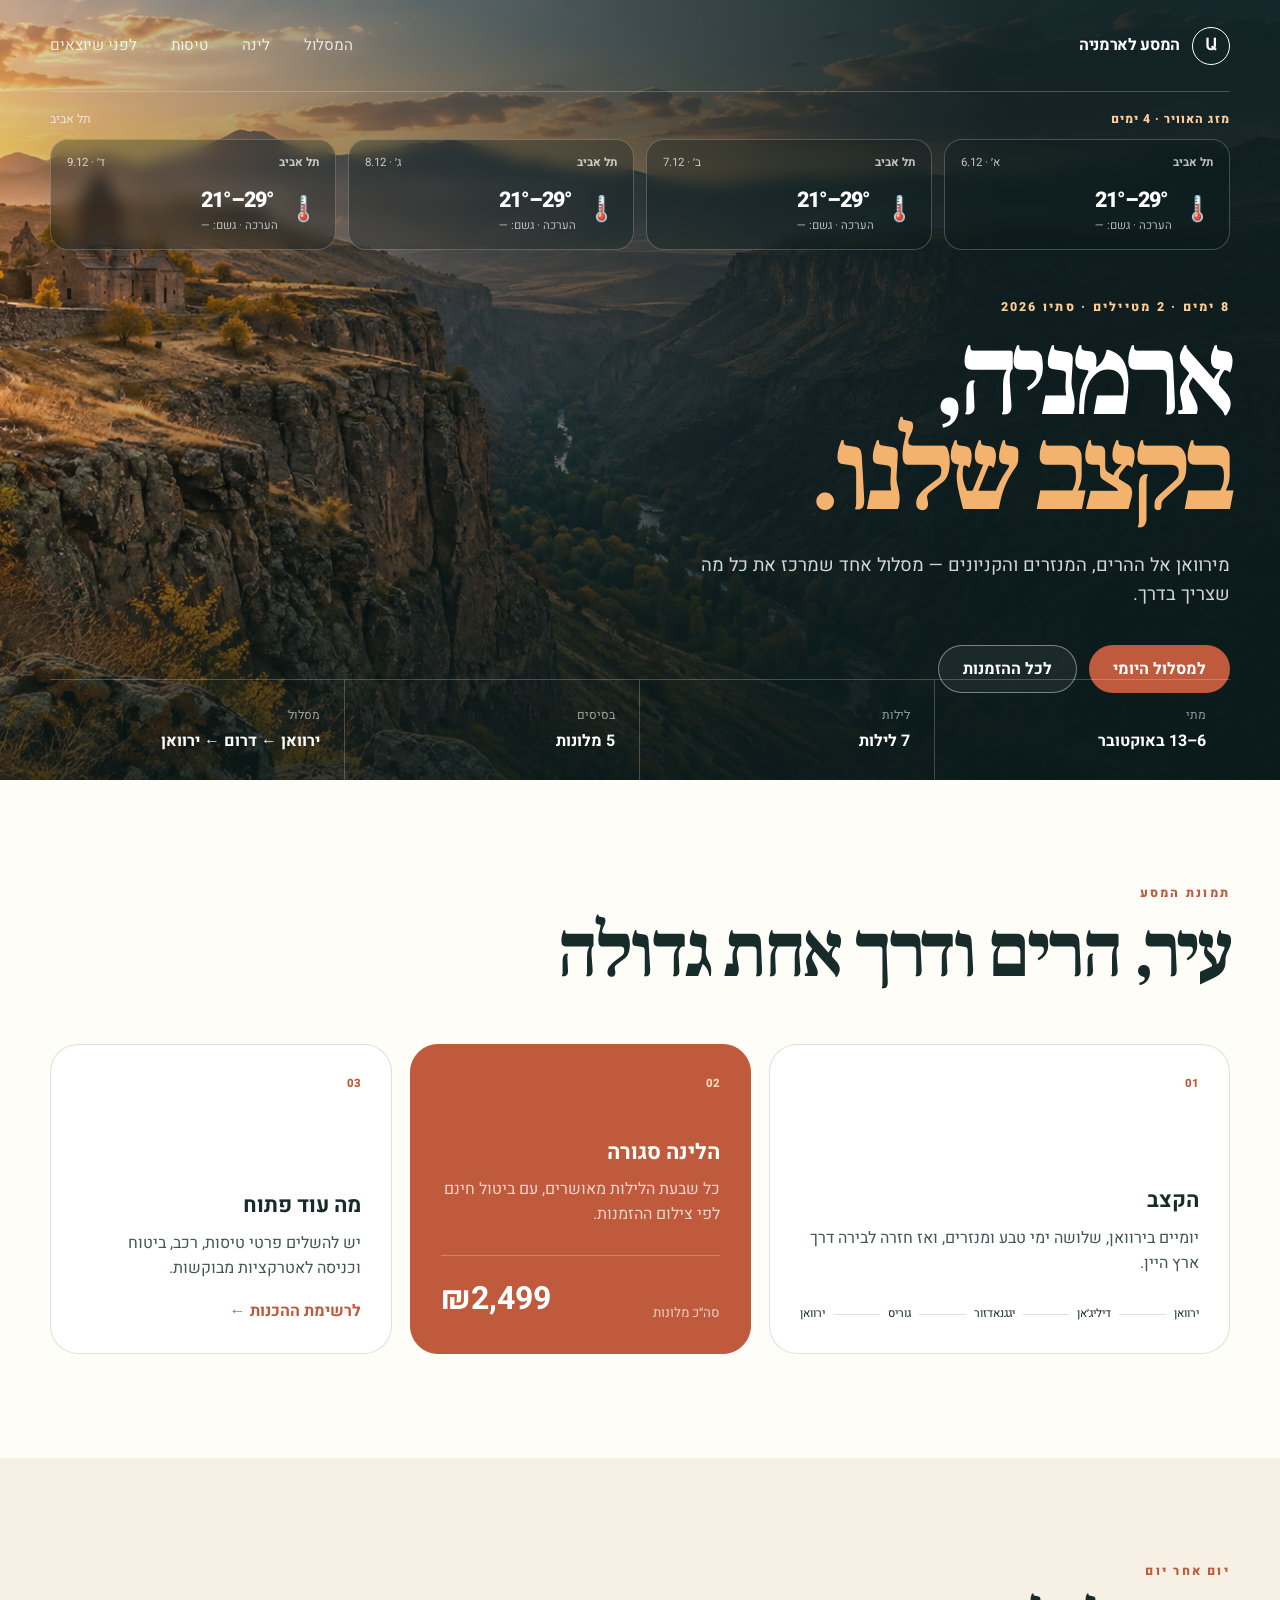
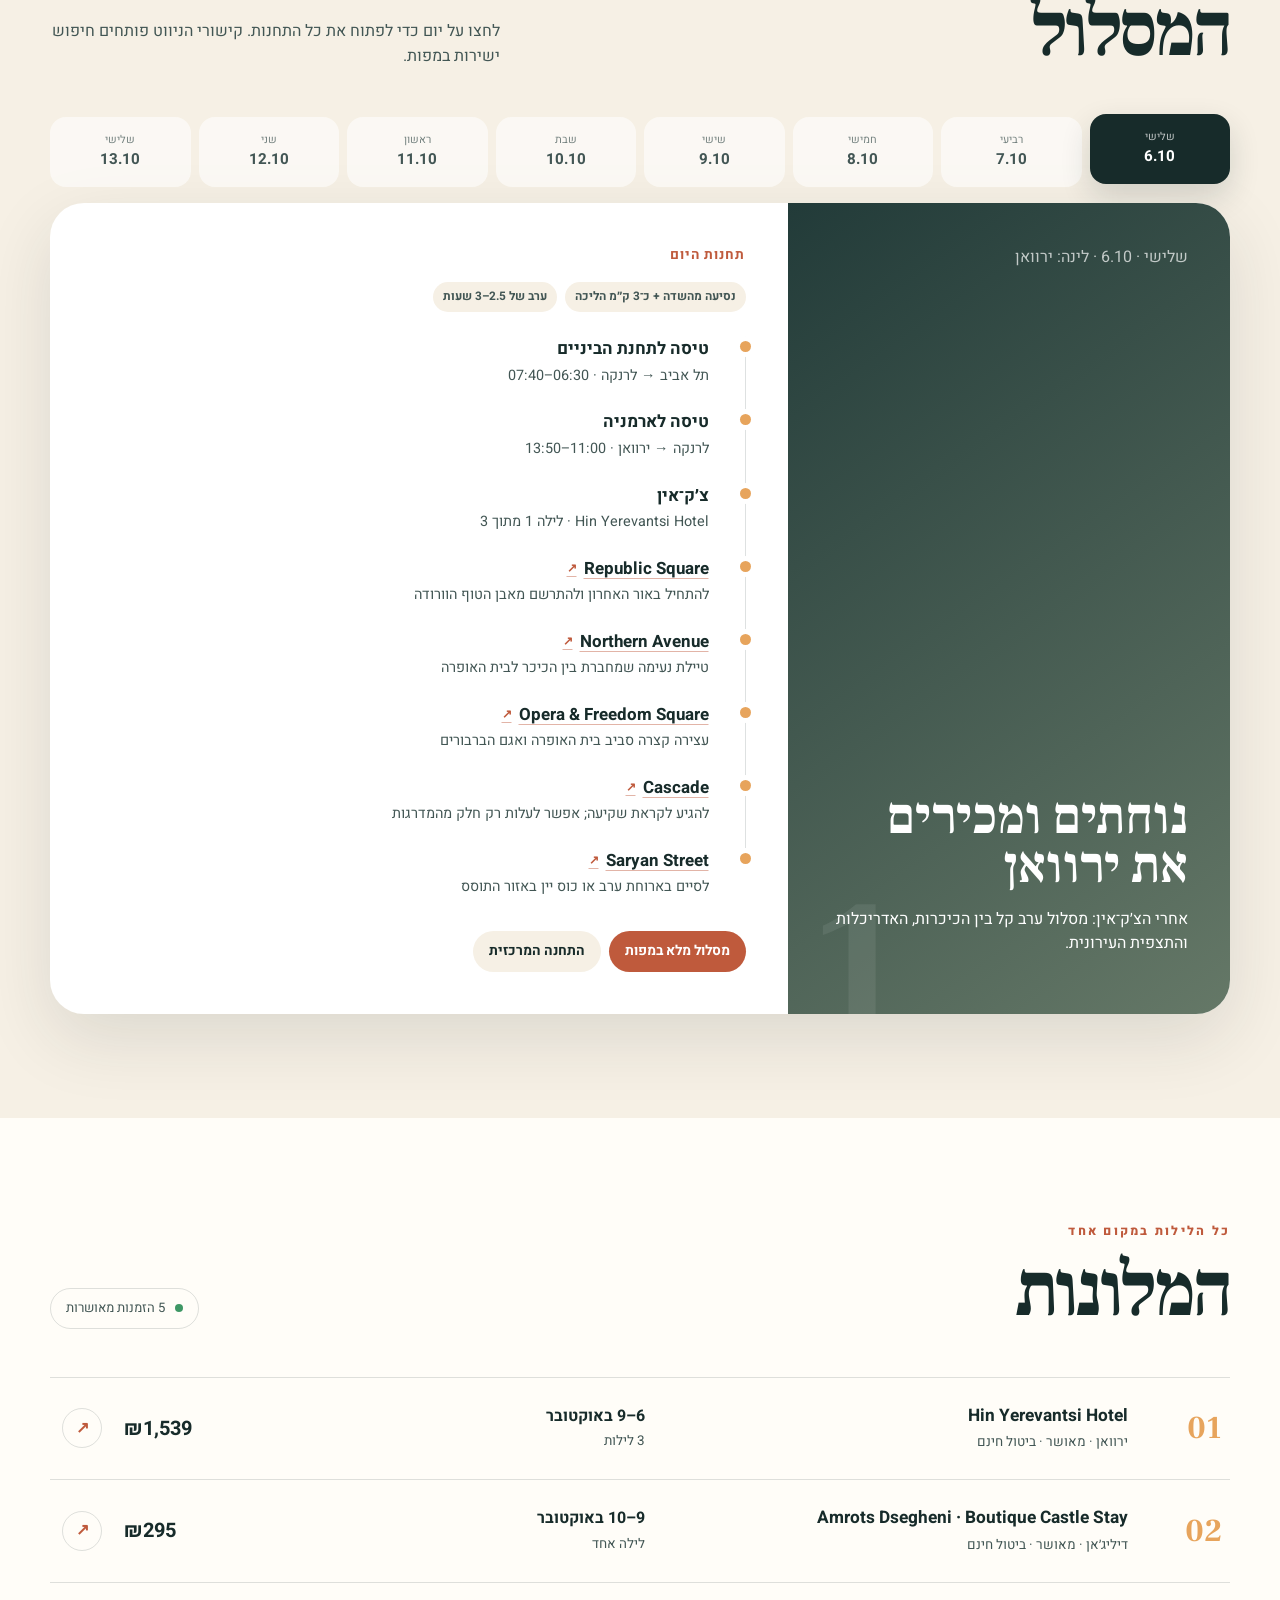
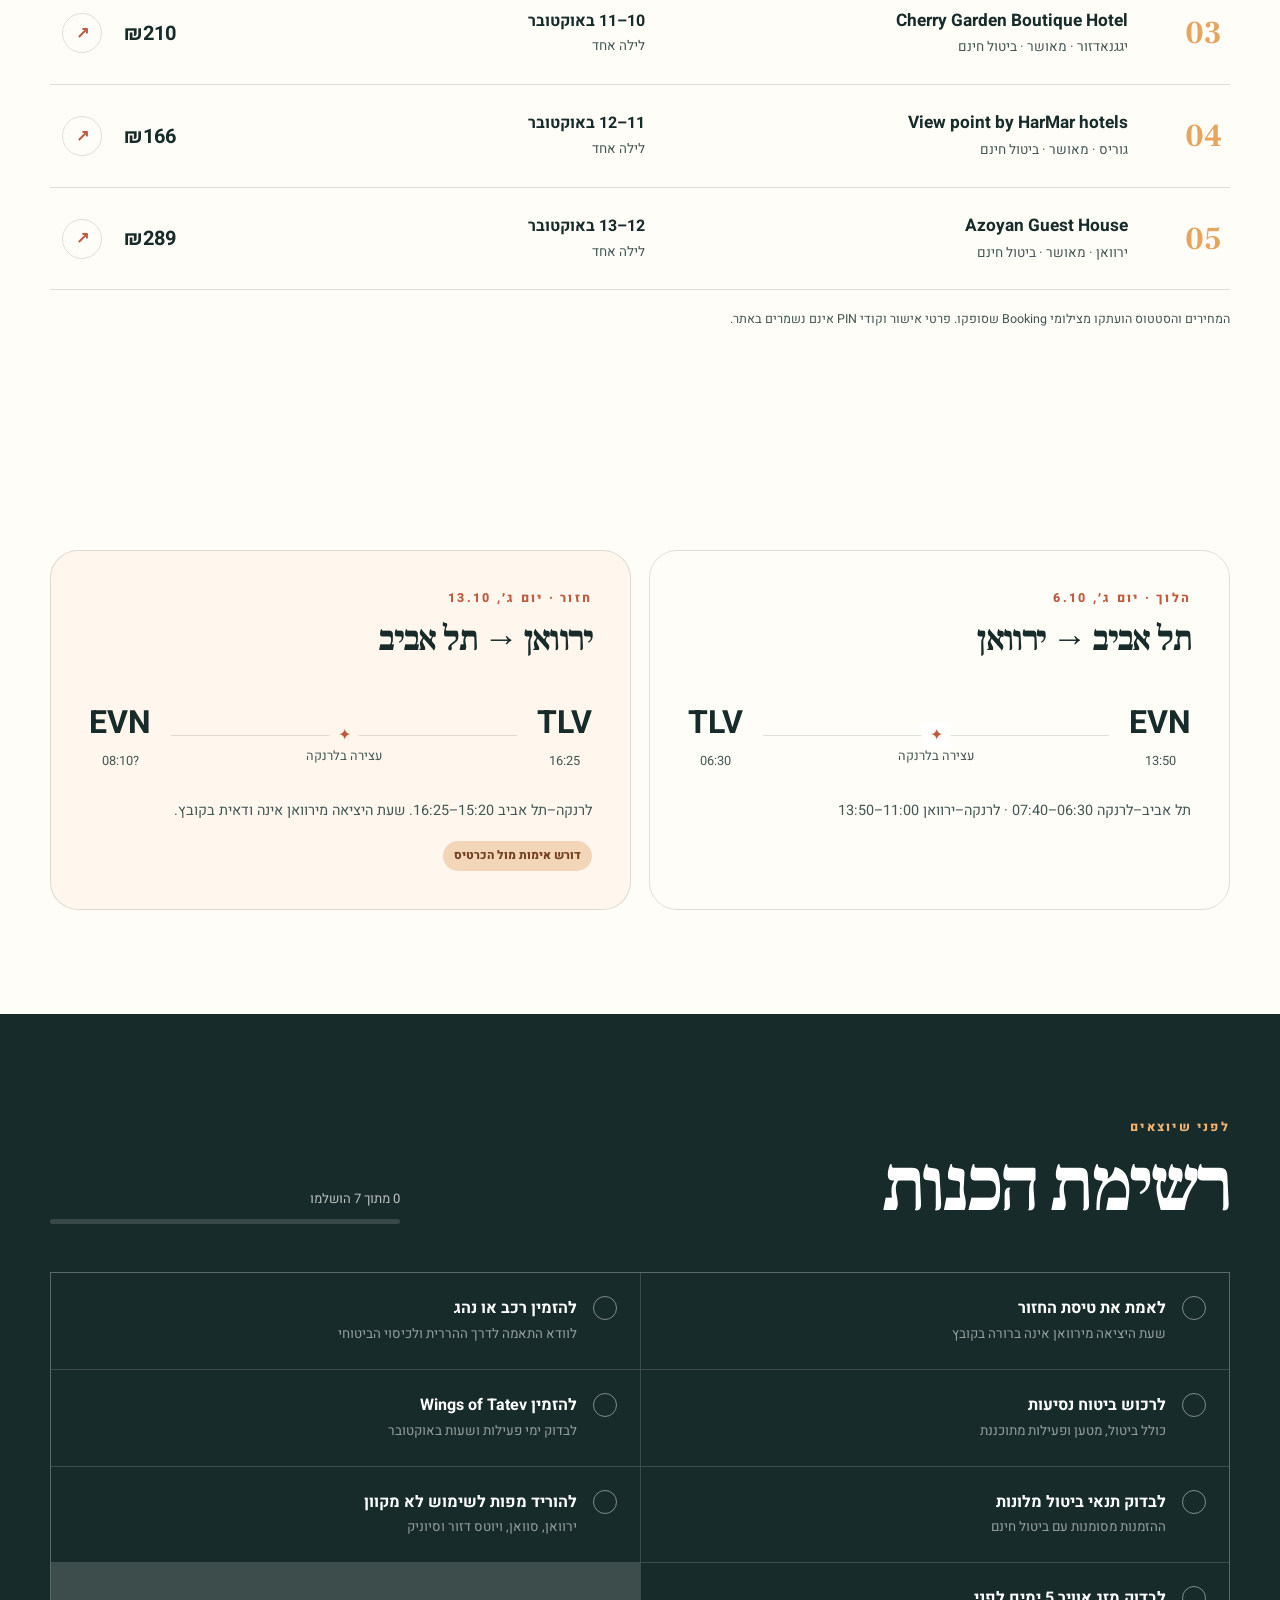
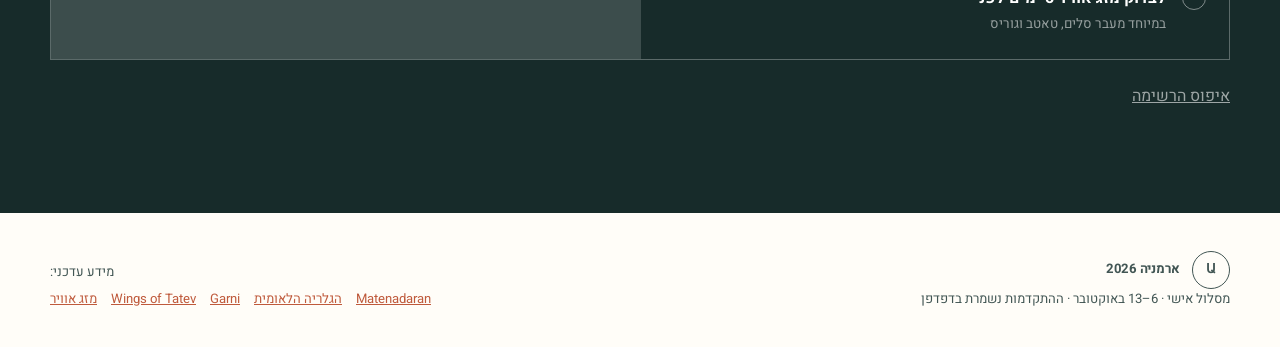
==== commit 55646b7d: "Refine mobile typography and add four-day travel weather" ====
--- a/index.html
+++ b/index.html
@@ -9,7 +9,7 @@
   <link rel="preconnect" href="https://fonts.googleapis.com">
   <link rel="preconnect" href="https://fonts.gstatic.com" crossorigin>
   <link href="https://fonts.googleapis.com/css2?family=Heebo:wght@400;500;600;700;800&family=Frank+Ruhl+Libre:wght@600;700&display=swap" rel="stylesheet">
-  <link rel="stylesheet" href="styles.css?v=armenia-3">
+  <link rel="stylesheet" href="styles.css?v=armenia-5">
 </head>
 <body>
   <header class="hero">
@@ -26,6 +26,14 @@
         <a href="#checklist">לפני שיוצאים</a>
       </div>
     </nav>
+
+    <section class="hero-weather shell" id="weather" aria-label="מזג האוויר בארבעת הימים הקרובים">
+      <div class="hero-weather-head">
+        <span>מזג האוויר · 4 ימים</span>
+        <span id="weather-status">התחזית נטענת…</span>
+      </div>
+      <div class="weather-grid" id="weather-grid"></div>
+    </section>
 
     <div class="hero-content shell" id="top">
       <p class="eyebrow">8 ימים · 2 מטיילים · סתיו 2026</p>
@@ -73,18 +81,6 @@
           <a class="text-link" href="#checklist">לרשימת ההכנות ←</a>
         </article>
       </div>
-    </section>
-
-    <section class="weather-section shell" id="weather">
-      <div class="weather-header">
-        <div>
-          <p class="kicker">מתעדכן אוטומטית</p>
-          <h2>תחזית והערכת טמפרטורות</h2>
-        </div>
-        <p id="weather-status">התחזית נטענת…</p>
-      </div>
-      <div class="weather-grid" id="weather-grid"></div>
-      <p class="source-note">כשקיימת תחזית היא מוצגת כתחזית. מעבר לטווח התחזית מוצגת הערכה עונתית לשעות היום, המבוססת על נתונים היסטוריים וגובה. באזורים הרריים כדאי לבדוק שוב ערב לפני היציאה.</p>
     </section>
 
     <section class="route-section section-pad" id="route">
@@ -175,6 +171,6 @@
     </div>
   </footer>
 
-  <script src="app.js?v=armenia-3"></script>
+  <script src="app.js?v=armenia-5"></script>
 </body>
 </html>
--- a/styles.css
+++ b/styles.css
@@ -46,7 +46,7 @@
 .nav-links a { opacity: .82; transition: opacity .2s; }
 .nav-links a:hover { opacity: 1; }
 .menu-button { display: none; border: 1px solid rgba(255,255,255,.4); background: transparent; color: #fff; padding: 8px 14px; border-radius: 99px; }
-.hero-content { padding-top: 112px; }
+.hero-content { padding-top: 48px; }
 .eyebrow, .kicker { margin: 0 0 14px; font-size: .78rem; font-weight: 800; letter-spacing: .18em; text-transform: uppercase; color: var(--terracotta); }
 .hero .eyebrow { color: #ffcd96; }
 .hero h1 { max-width: 680px; margin: 0; font: 700 clamp(4.2rem, 9vw, 8.7rem)/.82 "Frank Ruhl Libre", serif; letter-spacing: -.065em; }
@@ -80,19 +80,17 @@
 .mini-route { display: flex; align-items: center; gap: 8px; margin-top: 30px; overflow: hidden; font-size: .72rem; white-space: nowrap; }
 .mini-route i { flex: 1; min-width: 14px; height: 1px; background: var(--line); }
 
-.weather-section { padding-bottom: 104px; }
-.weather-header { display: flex; justify-content: space-between; align-items: end; gap: 30px; margin-bottom: 28px; }
-.weather-header h2 { margin: 0; font: 700 2.5rem/1 "Frank Ruhl Libre", serif; }
-.weather-header > p { margin: 0; color: var(--ink-soft); font-size: .82rem; }
+.hero-weather { padding-top: 18px; }
+.hero-weather-head { display: flex; justify-content: space-between; gap: 20px; margin-bottom: 10px; color: rgba(255,255,255,.72); font-size: .76rem; }
+.hero-weather-head > span:first-child { color: #ffcd96; font-weight: 800; letter-spacing: .08em; }
 .weather-grid { display: grid; grid-template-columns: repeat(4, 1fr); gap: 12px; }
-.weather-card { min-height: 160px; padding: 22px; border: 1px solid var(--line); border-radius: 22px; background: #fff; }
-.weather-card .weather-place { display: flex; justify-content: space-between; gap: 10px; color: var(--ink-soft); font-size: .78rem; }
-.weather-card .weather-main { display: flex; align-items: center; gap: 14px; margin-top: 25px; }
-.weather-icon { font-size: 2.2rem; }
-.weather-temp { font-size: 1.85rem; font-weight: 800; letter-spacing: -.04em; direction: ltr; }
-.weather-desc { display: block; color: var(--ink-soft); font-size: .8rem; }
-.weather-card.pending { background: var(--cream); }
-.weather-card.pending .weather-main { color: var(--ink-soft); font-size: .88rem; }
+.weather-card { min-height: 105px; padding: 14px 16px; border: 1px solid rgba(255,255,255,.22); border-radius: 18px; color: #fff; background: rgba(7,25,25,.42); backdrop-filter: blur(8px); }
+.weather-card .weather-place { display: flex; justify-content: space-between; gap: 8px; color: rgba(255,255,255,.72); font-size: .72rem; }
+.weather-card .weather-main { display: flex; align-items: center; gap: 10px; margin-top: 12px; }
+.weather-icon { font-size: 1.55rem; }
+.weather-temp { font-size: 1.35rem; font-weight: 800; letter-spacing: -.04em; direction: ltr; }
+.weather-desc { display: block; color: rgba(255,255,255,.68); font-size: .72rem; }
+.weather-card.pending { background: rgba(7,25,25,.3); }
 
 .route-section { background: var(--cream); }
 .day-tabs { display: grid; grid-template-columns: repeat(8, 1fr); gap: 8px; margin-bottom: 16px; }
@@ -186,24 +184,31 @@
 
 @media (max-width: 660px) {
   .shell { width: min(100% - 28px, 1180px); }
-  .hero { min-height: 760px; background-position: 38% center; }
+  .hero { min-height: 940px; background-position: 38% center; }
   .hero::before { background: linear-gradient(90deg, rgba(11,27,28,.36), rgba(11,27,28,.85)), linear-gradient(0deg, rgba(9,24,24,.8), transparent 50%); }
   .topbar { height: 74px; }
   .menu-button { display: block; }
   .nav-links { position: absolute; top: 64px; left: 14px; right: 14px; z-index: 5; display: none; flex-direction: column; align-items: stretch; gap: 0; padding: 12px; border-radius: 18px; color: var(--ink); background: #fff; box-shadow: var(--shadow); }
   .nav-links.open { display: flex; }
   .nav-links a { padding: 12px; }
-  .hero-content { padding-top: 94px; }
-  .hero h1 { font-size: clamp(4rem, 21vw, 6.5rem); }
+  .hero-weather { padding-top: 12px; }
+  .hero-weather-head { margin-bottom: 8px; font-size: .68rem; }
+  .hero-content { padding-top: 38px; }
+  .hero h1 { font-size: clamp(3.25rem, 15.5vw, 4.6rem); line-height: .88; }
   .hero-copy { max-width: 340px; font-size: 1rem; }
   .trip-strip { grid-template-columns: 1fr 1fr; }
   .trip-strip div { padding: 15px 12px; border-top: 1px solid rgba(255,255,255,.18); }
-  .section-heading h2 { font-size: 3.1rem; }
+  .section-heading h2 { font-size: 2.35rem; line-height: 1.04; }
   .split-heading { display: block; margin-bottom: 34px; }
   .split-heading > p, .confirmed-pill, .progress-wrap { margin-top: 18px; }
   .summary-grid, .travel-grid, .checklist { grid-template-columns: 1fr; }
-  .weather-grid { grid-template-columns: 1fr 1fr; }
-  .weather-section { padding-bottom: 74px; }
+  .weather-grid { grid-template-columns: 1fr 1fr; gap: 8px; }
+  .weather-card { min-height: 94px; padding: 11px 12px; border-radius: 15px; }
+  .weather-card .weather-place { font-size: .66rem; }
+  .weather-card .weather-main { margin-top: 9px; gap: 8px; }
+  .weather-icon { font-size: 1.25rem; }
+  .weather-temp { font-size: 1.08rem; }
+  .weather-desc { font-size: .64rem; }
   .route-card { grid-column: auto; }
   .summary-card { min-height: 270px; }
   .day-tabs { display: flex; overflow-x: auto; padding-bottom: 7px; scroll-snap-type: x mandatory; }
@@ -225,10 +230,6 @@
   .source-links span { text-align: right; }
 }
 
-@media (max-width: 420px) {
-  .weather-grid { grid-template-columns: 1fr; }
-}
-
 @media (prefers-reduced-motion: reduce) {
   html { scroll-behavior: auto; }
   *, *::before, *::after { transition-duration: .01ms !important; }
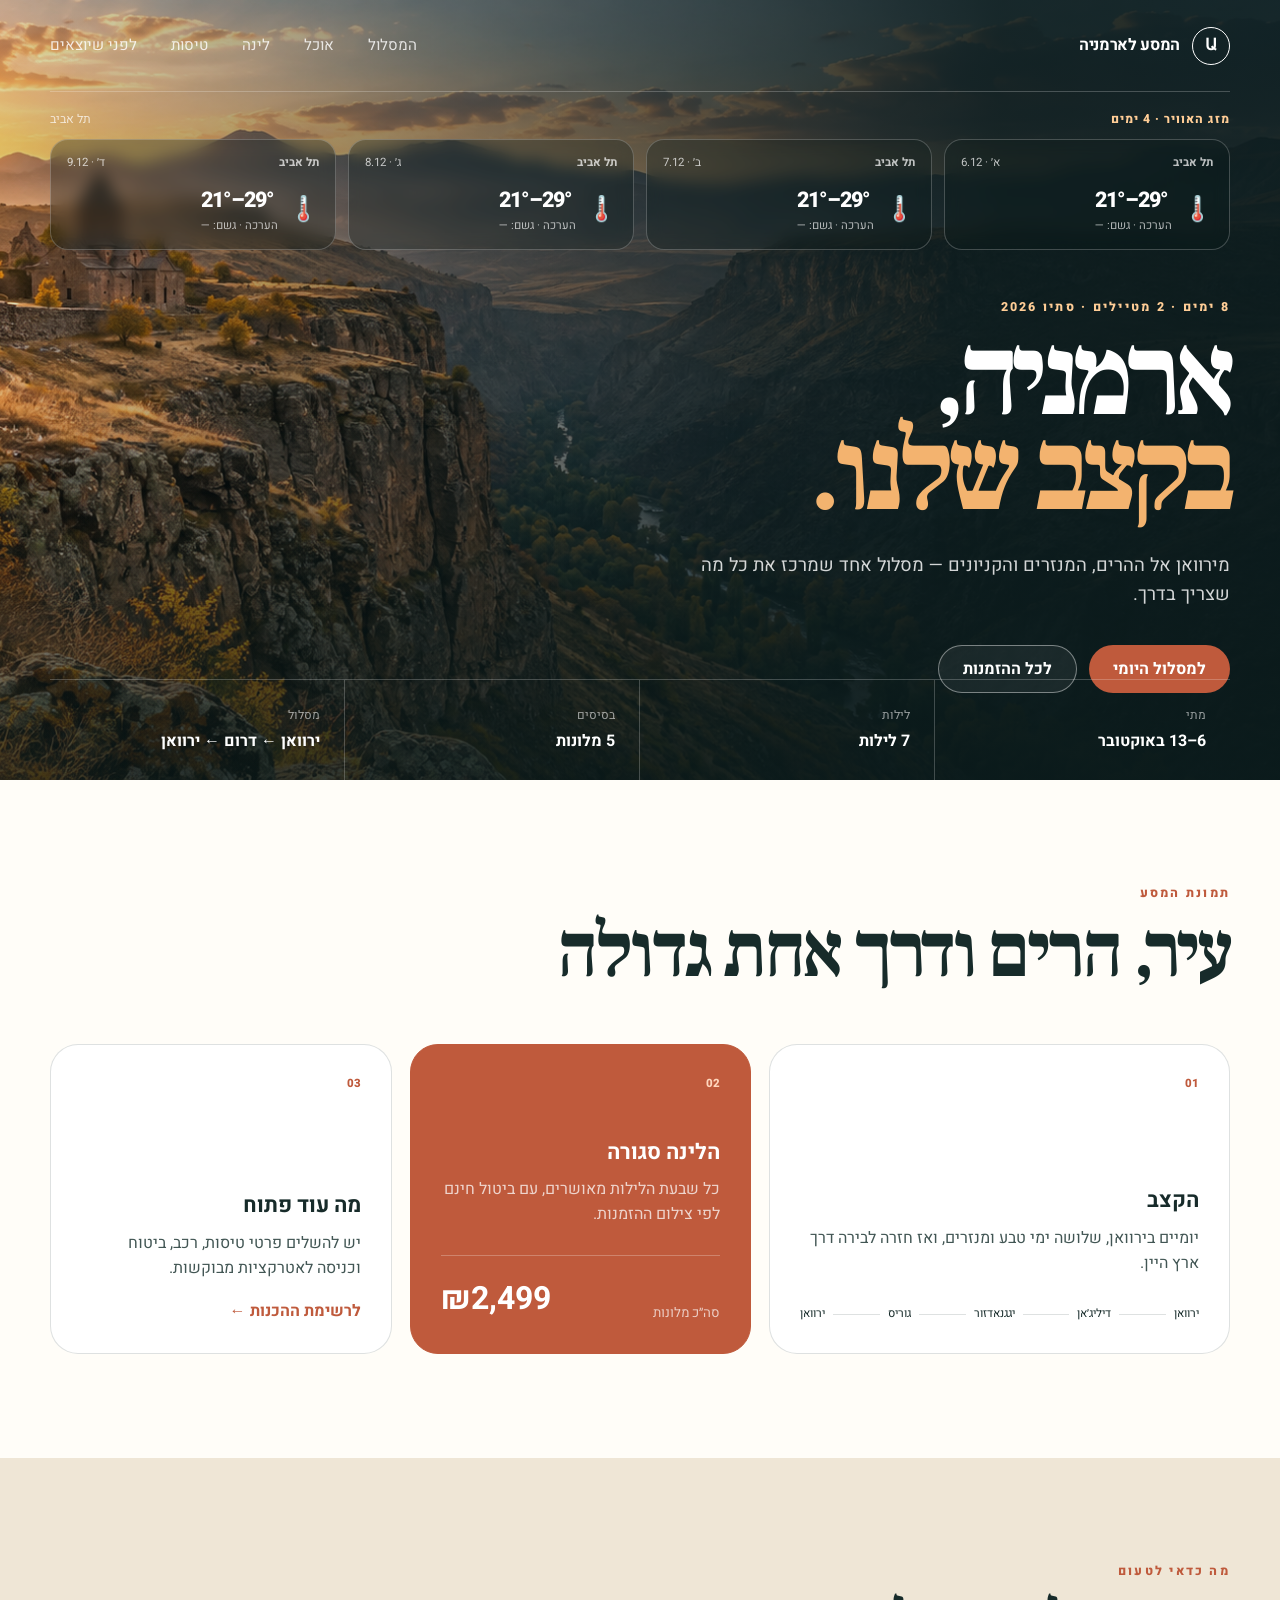
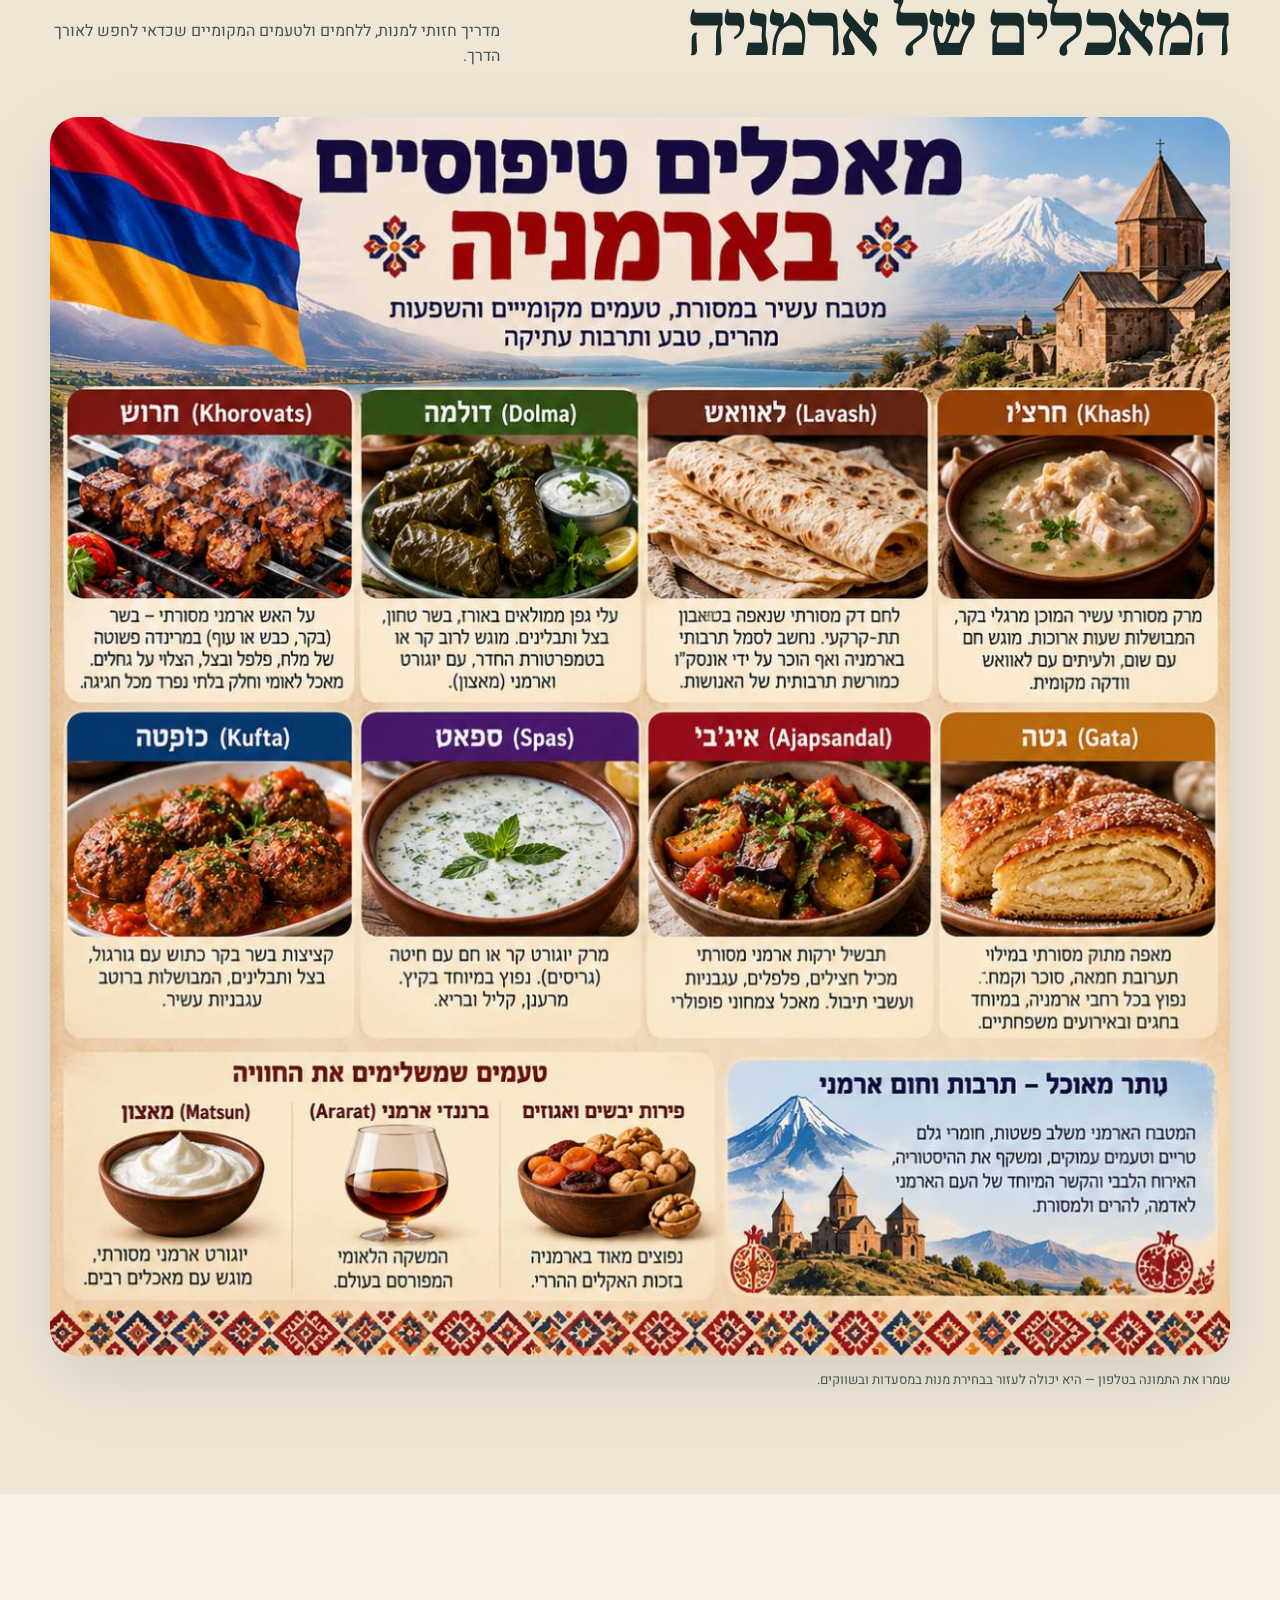
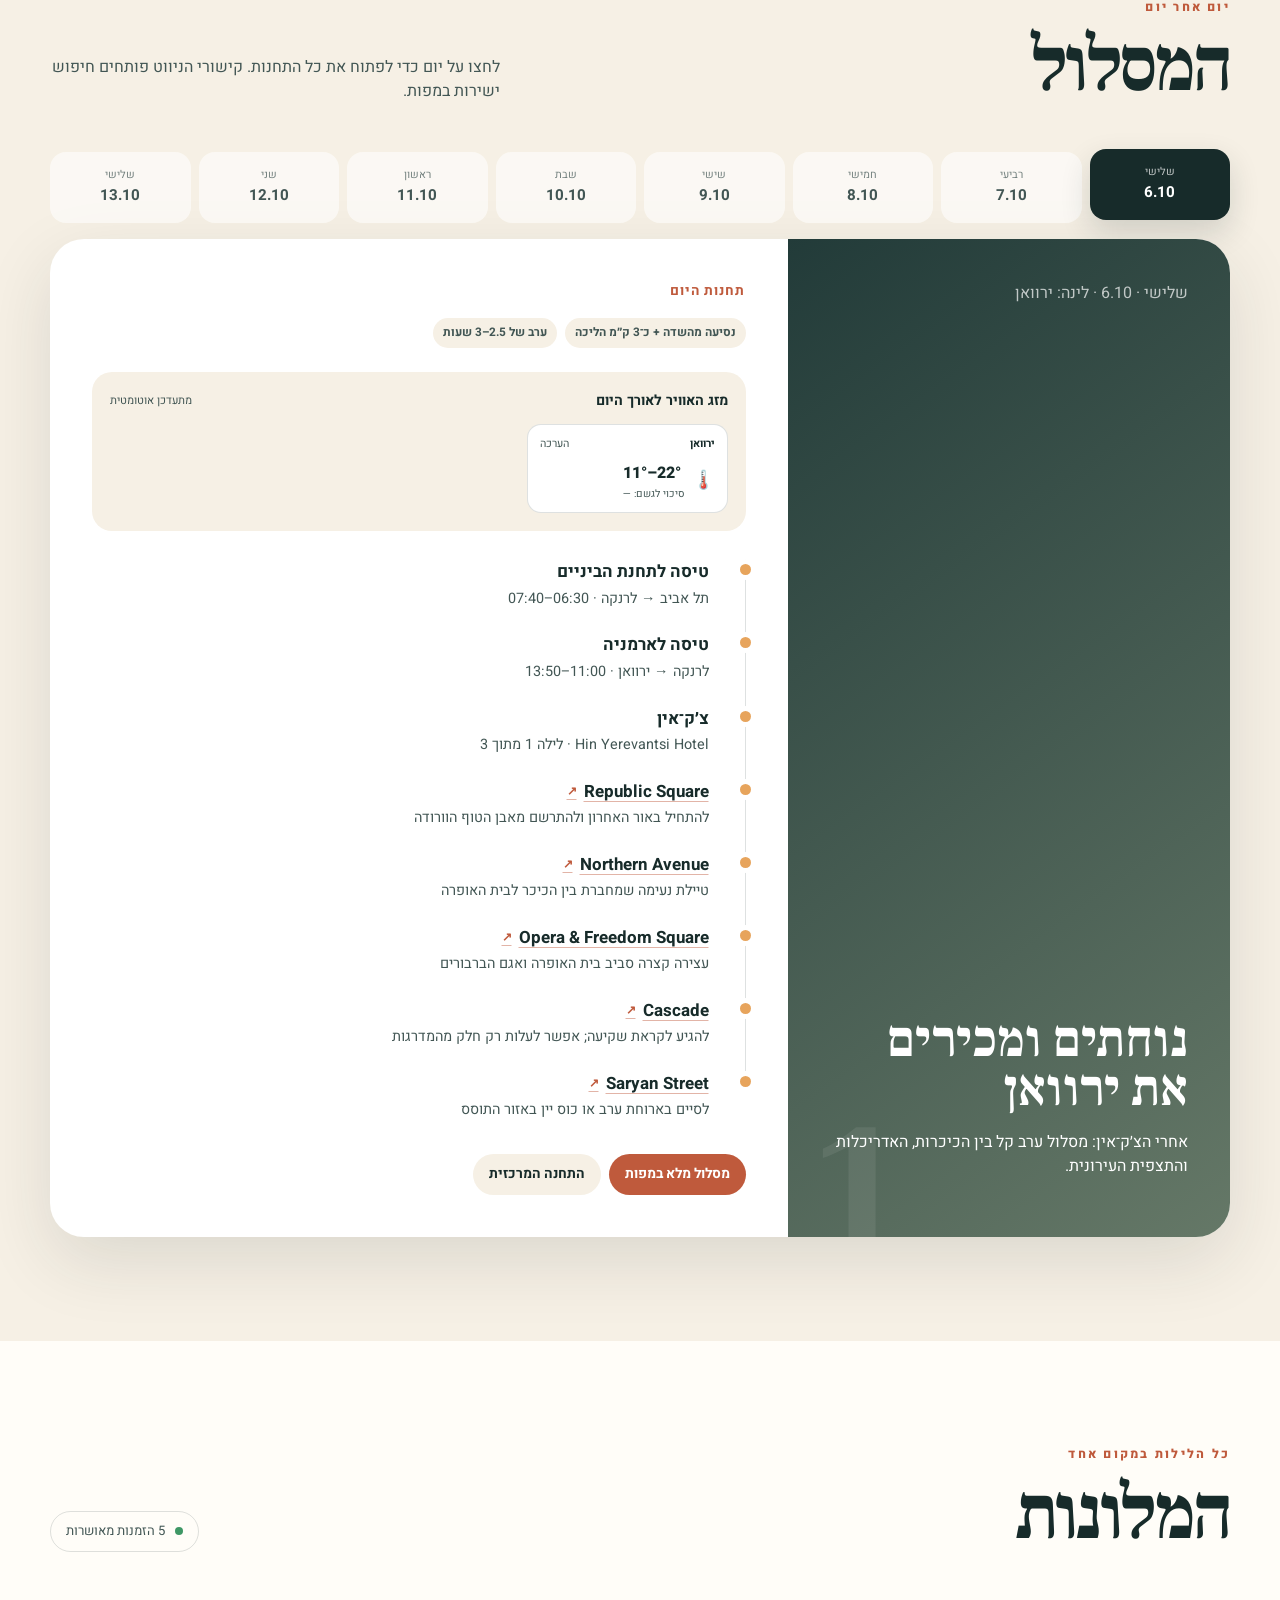
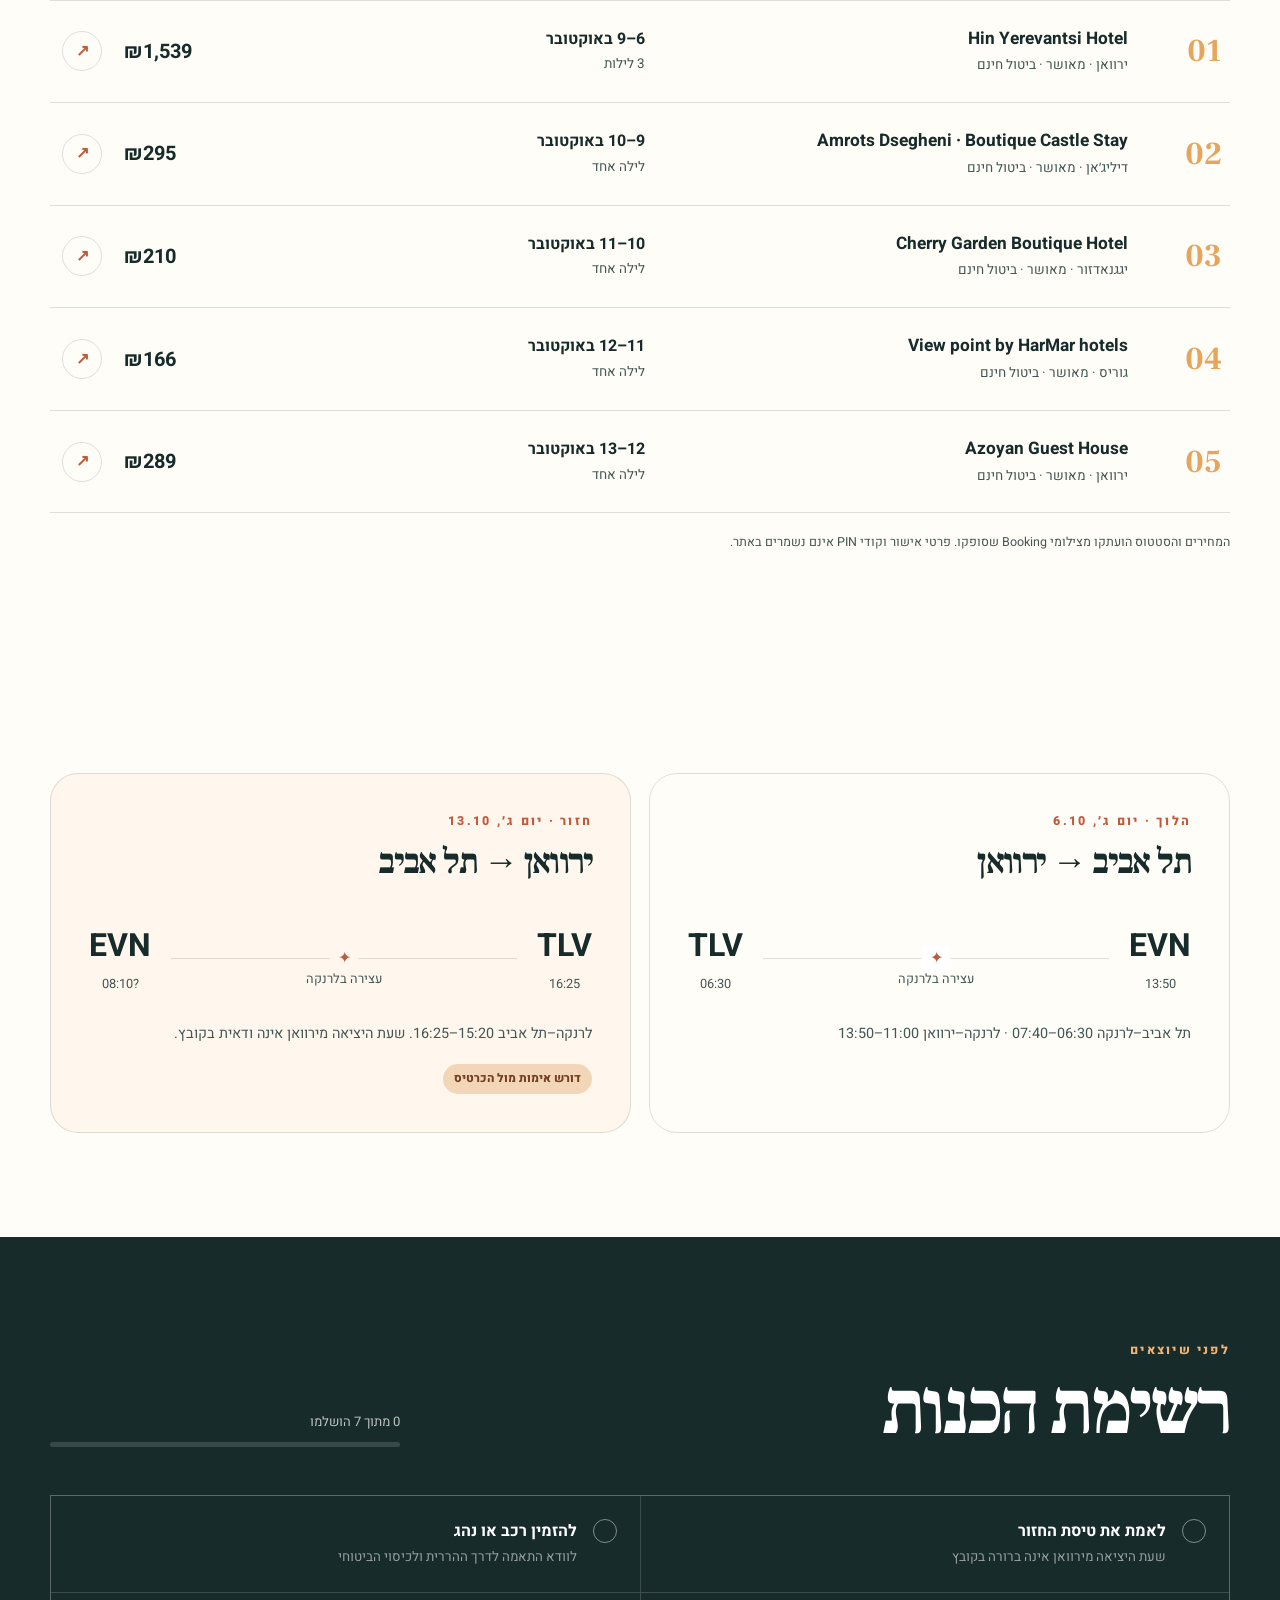
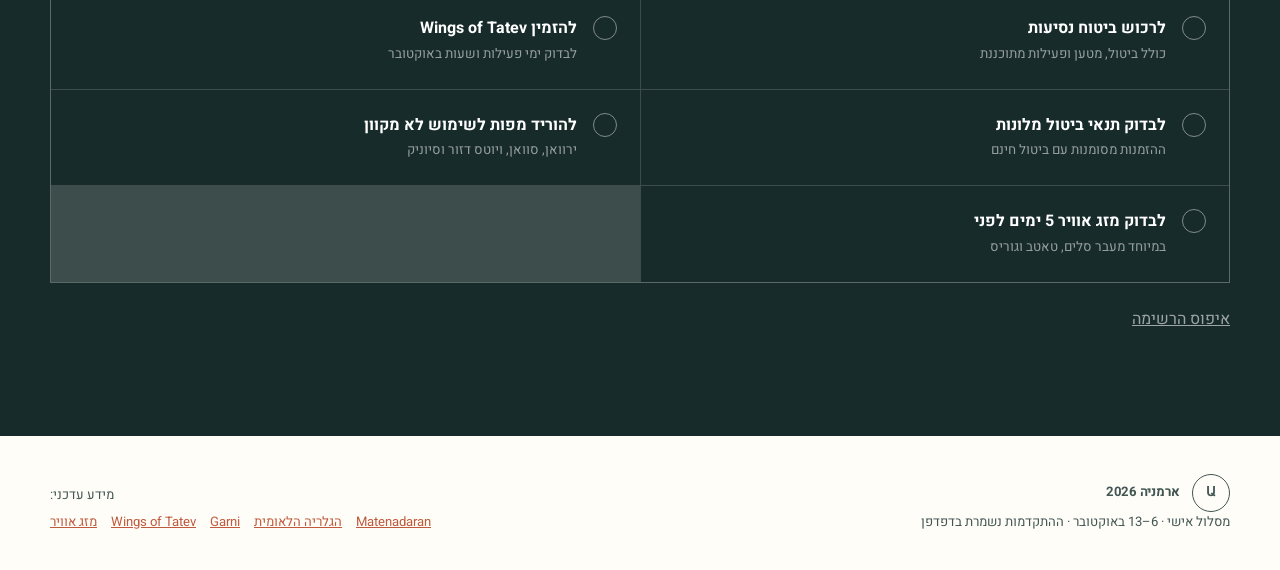
==== commit c58c7599: "Add Armenian food guide and itinerary forecasts" ====
--- a/index.html
+++ b/index.html
@@ -9,7 +9,7 @@
   <link rel="preconnect" href="https://fonts.googleapis.com">
   <link rel="preconnect" href="https://fonts.gstatic.com" crossorigin>
   <link href="https://fonts.googleapis.com/css2?family=Heebo:wght@400;500;600;700;800&family=Frank+Ruhl+Libre:wght@600;700&display=swap" rel="stylesheet">
-  <link rel="stylesheet" href="styles.css?v=armenia-5">
+  <link rel="stylesheet" href="styles.css?v=armenia-6">
 </head>
 <body>
   <header class="hero">
@@ -21,6 +21,7 @@
       <button class="menu-button" aria-expanded="false" aria-controls="main-nav">תפריט</button>
       <div class="nav-links" id="main-nav">
         <a href="#route">המסלול</a>
+        <a href="#food">אוכל</a>
         <a href="#stays">לינה</a>
         <a href="#flights">טיסות</a>
         <a href="#checklist">לפני שיוצאים</a>
@@ -80,6 +81,22 @@
           <p>יש להשלים פרטי טיסות, רכב, ביטוח וכניסה לאטרקציות מבוקשות.</p>
           <a class="text-link" href="#checklist">לרשימת ההכנות ←</a>
         </article>
+      </div>
+    </section>
+
+    <section class="food-section section-pad" id="food">
+      <div class="shell">
+        <div class="section-heading split-heading">
+          <div>
+            <p class="kicker">מה כדאי לטעום</p>
+            <h2>המאכלים של ארמניה</h2>
+          </div>
+          <p>מדריך חזותי למנות, ללחמים ולטעמים המקומיים שכדאי לחפש לאורך הדרך.</p>
+        </div>
+        <figure class="food-figure">
+          <img src="assets/armenian-foods.jpg" alt="מדריך בעברית למאכלים טיפוסיים בארמניה, ובהם חורובאץ, דולמה, לאוואש, חאש, קופטה, ספאס, אג׳פסנדלי וגאטה" loading="lazy">
+          <figcaption>שמרו את התמונה בטלפון — היא יכולה לעזור בבחירת מנות במסעדות ובשווקים.</figcaption>
+        </figure>
       </div>
     </section>
 
@@ -171,6 +188,6 @@
     </div>
   </footer>
 
-  <script src="app.js?v=armenia-5"></script>
+  <script src="app.js?v=armenia-6"></script>
 </body>
 </html>
--- a/styles.css
+++ b/styles.css
@@ -92,6 +92,11 @@
 .weather-desc { display: block; color: rgba(255,255,255,.68); font-size: .72rem; }
 .weather-card.pending { background: rgba(7,25,25,.3); }
 
+.food-section { background: #efe6d6; }
+.food-figure { margin: 0; }
+.food-figure img { width: 100%; display: block; border-radius: var(--radius); box-shadow: var(--shadow); }
+.food-figure figcaption { margin-top: 14px; color: var(--ink-soft); font-size: .82rem; }
+
 .route-section { background: var(--cream); }
 .day-tabs { display: grid; grid-template-columns: repeat(8, 1fr); gap: 8px; margin-bottom: 16px; }
 .day-tab { border: 0; border-radius: 16px; padding: 15px 8px; color: var(--ink-soft); background: rgba(255,255,255,.58); cursor: pointer; transition: .2s; }
@@ -107,6 +112,18 @@
 .day-detail h4 { margin: 0 0 24px; font-size: .85rem; color: var(--terracotta); letter-spacing: .08em; }
 .day-meta { display: flex; gap: 8px; flex-wrap: wrap; margin: -8px 0 24px; }
 .day-meta span { padding: 6px 10px; border-radius: 99px; color: var(--ink-soft); background: var(--cream); font-size: .74rem; font-weight: 700; }
+.day-weather { margin: 0 0 28px; padding: 18px; border-radius: 20px; background: var(--cream); }
+.day-weather-head { display: flex; align-items: center; justify-content: space-between; gap: 12px; margin-bottom: 12px; }
+.day-weather-head strong { font-size: .88rem; }
+.day-weather-head span { color: var(--ink-soft); font-size: .7rem; }
+.day-weather-grid { display: grid; grid-template-columns: repeat(3, 1fr); gap: 8px; }
+.day-weather-card { min-width: 0; padding: 11px 12px; border: 1px solid var(--line); border-radius: 14px; background: #fff; }
+.day-weather-place { display: flex; justify-content: space-between; gap: 6px; color: var(--ink-soft); font-size: .68rem; }
+.day-weather-place strong { overflow: hidden; color: var(--ink); text-overflow: ellipsis; white-space: nowrap; }
+.day-weather-main { display: flex; align-items: center; gap: 7px; margin-top: 8px; }
+.day-weather-icon { font-size: 1.15rem; }
+.day-weather-temp { font-weight: 800; direction: ltr; }
+.day-weather-rain { display: block; color: var(--ink-soft); font-size: .64rem; }
 .stop-list { list-style: none; margin: 0; padding: 0; }
 .stop-list li { position: relative; padding: 0 36px 22px 0; border-right: 1px solid var(--line); }
 .stop-list li::before { content: ""; position: absolute; right: -6px; top: 5px; width: 11px; height: 11px; border-radius: 50%; background: var(--apricot); box-shadow: 0 0 0 5px #fff; }
@@ -217,6 +234,8 @@
   .day-visual { min-height: 240px; padding: 30px; }
   .day-visual h3 { font-size: 2.6rem; }
   .day-detail { padding: 30px; }
+  .day-weather-grid { grid-template-columns: 1fr 1fr; }
+  .day-weather-card { padding: 10px; }
   .hotel-card { grid-template-columns: 38px 1fr auto; gap: 12px; }
   .hotel-index { font-size: 1.4rem; }
   .hotel-dates { grid-column: 2 / 3; }
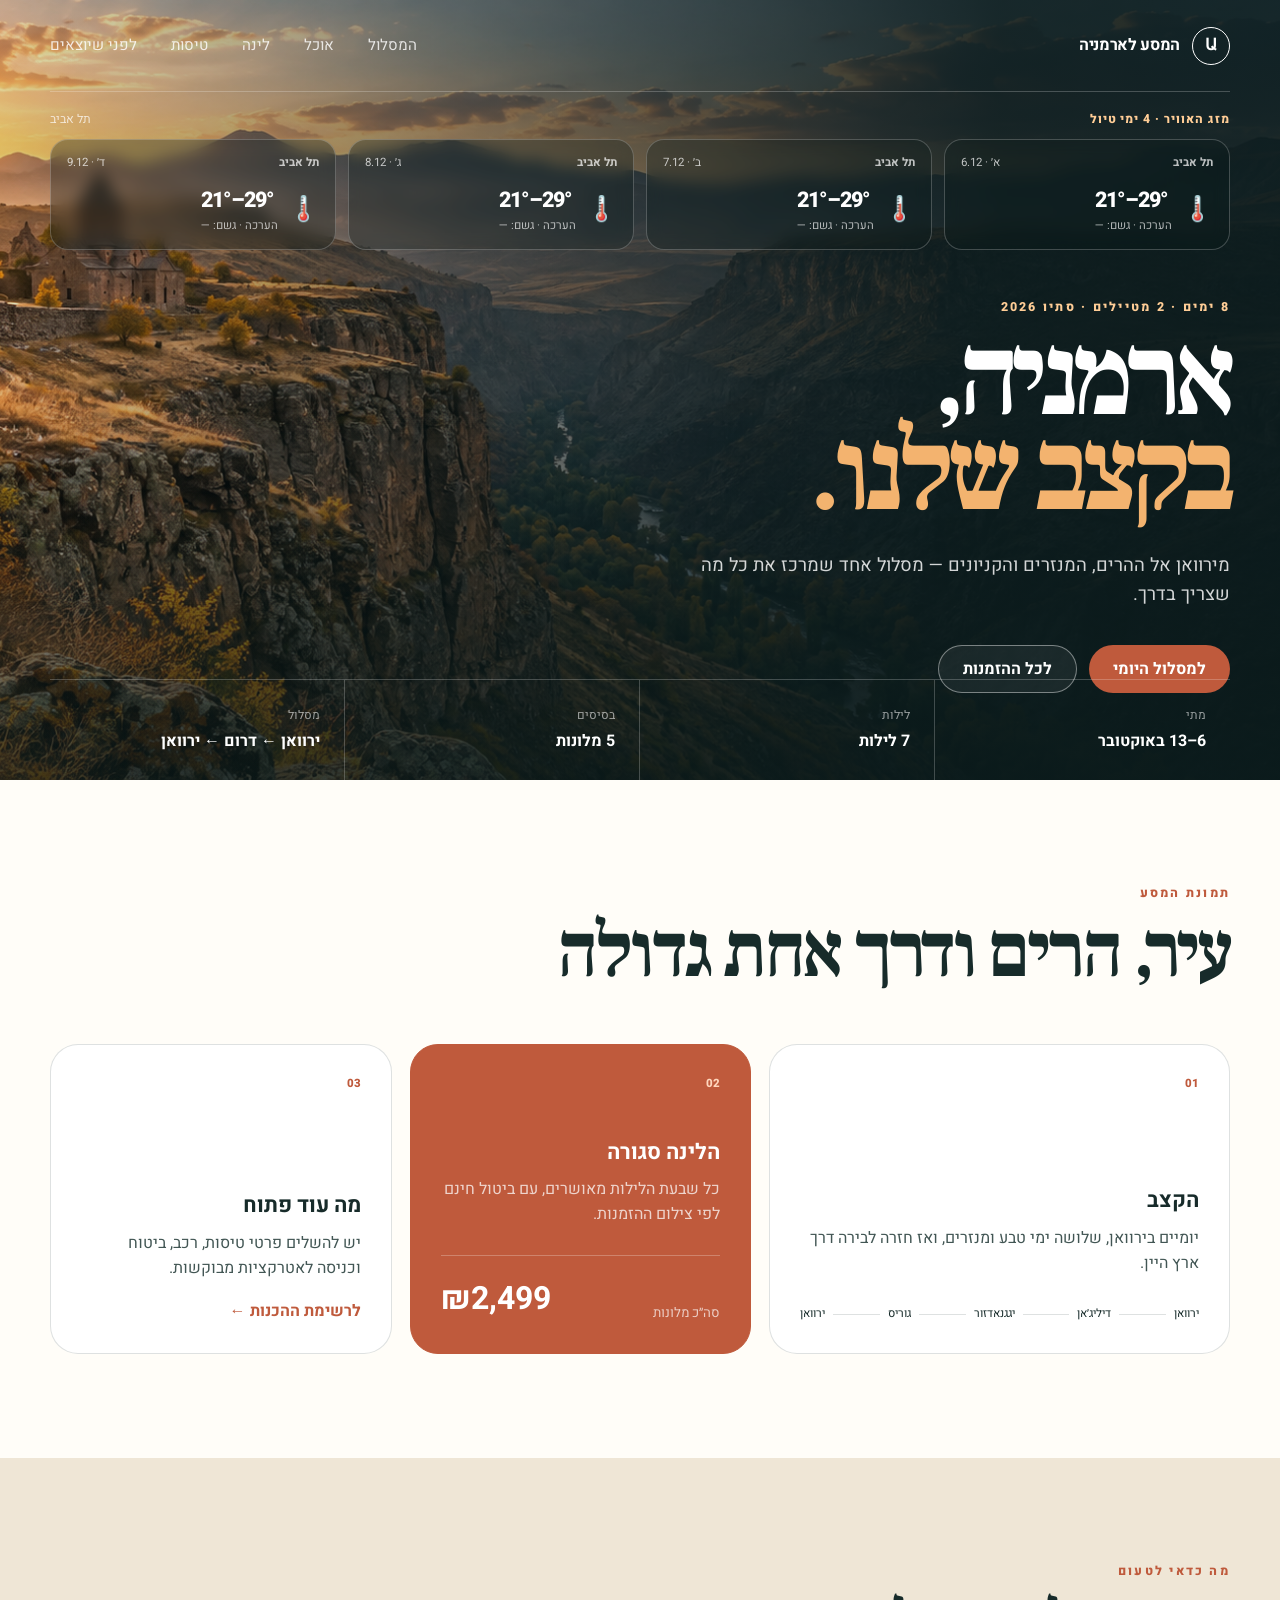
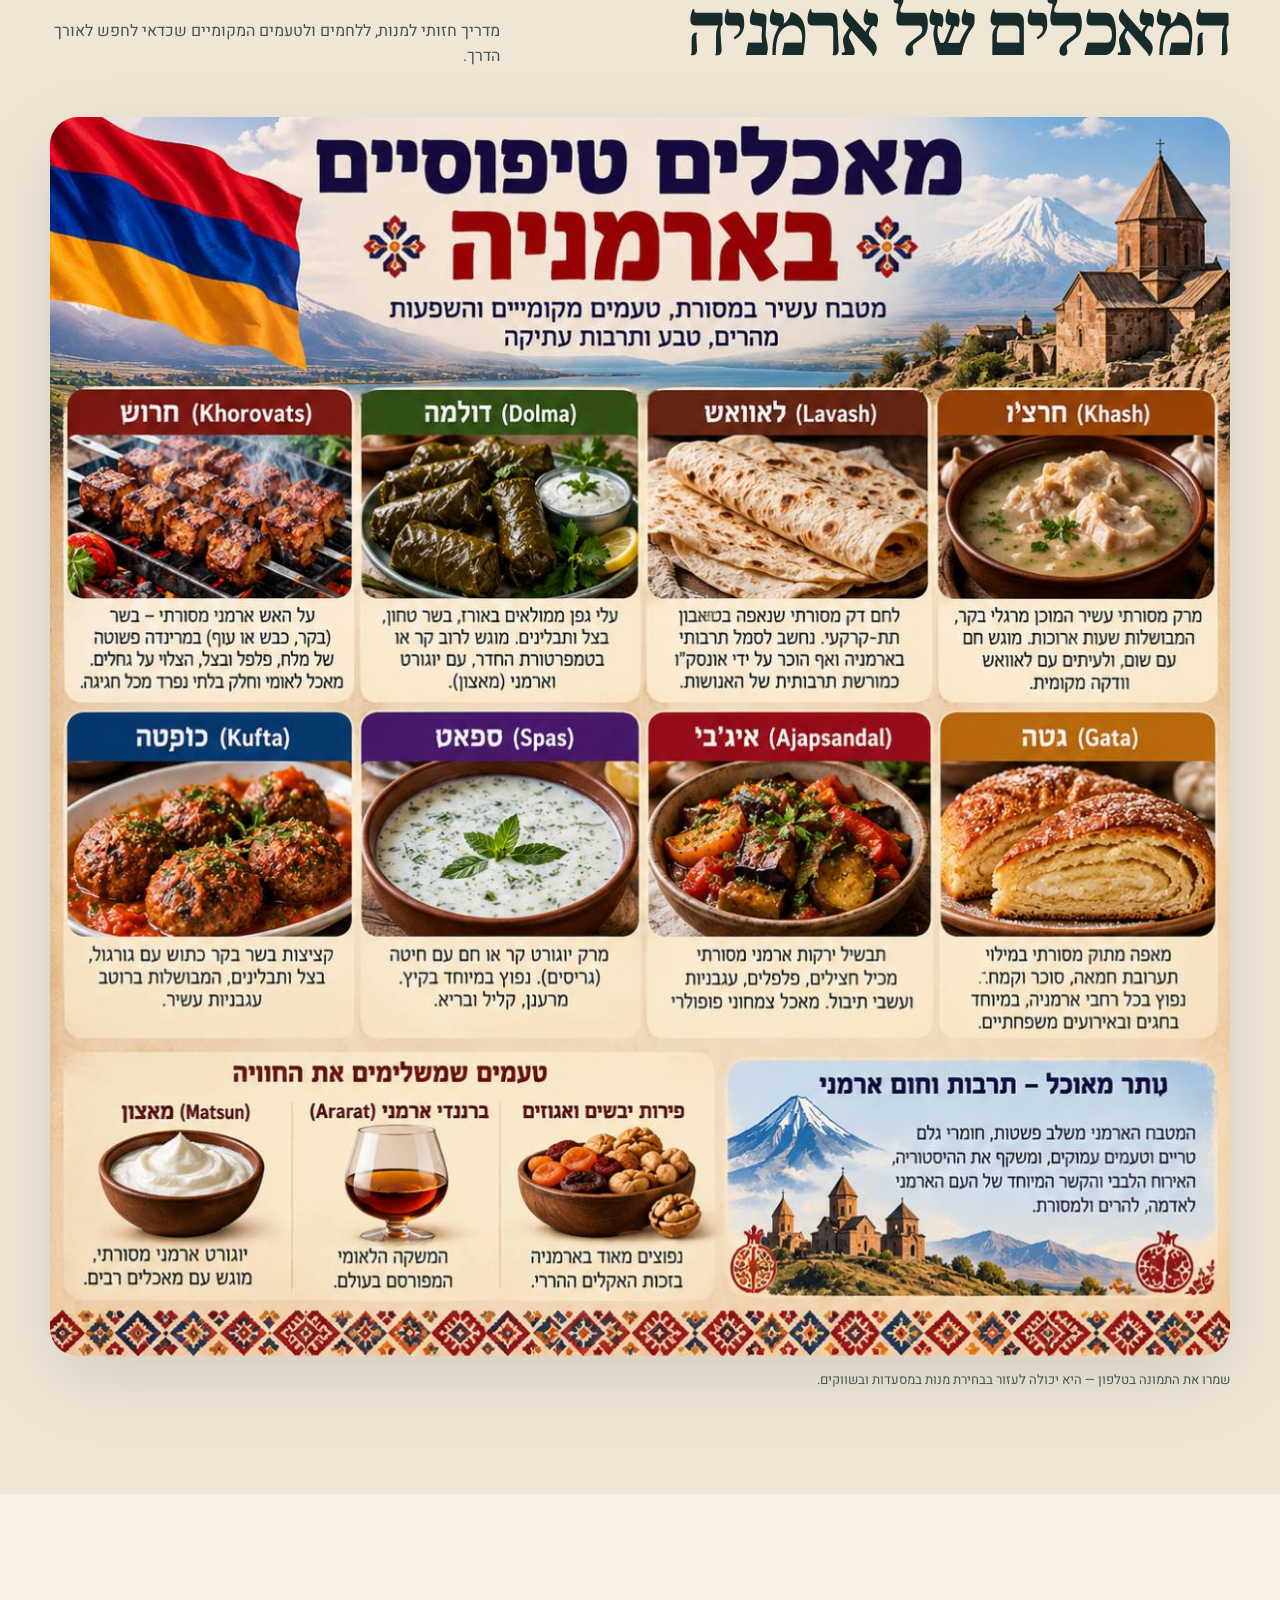
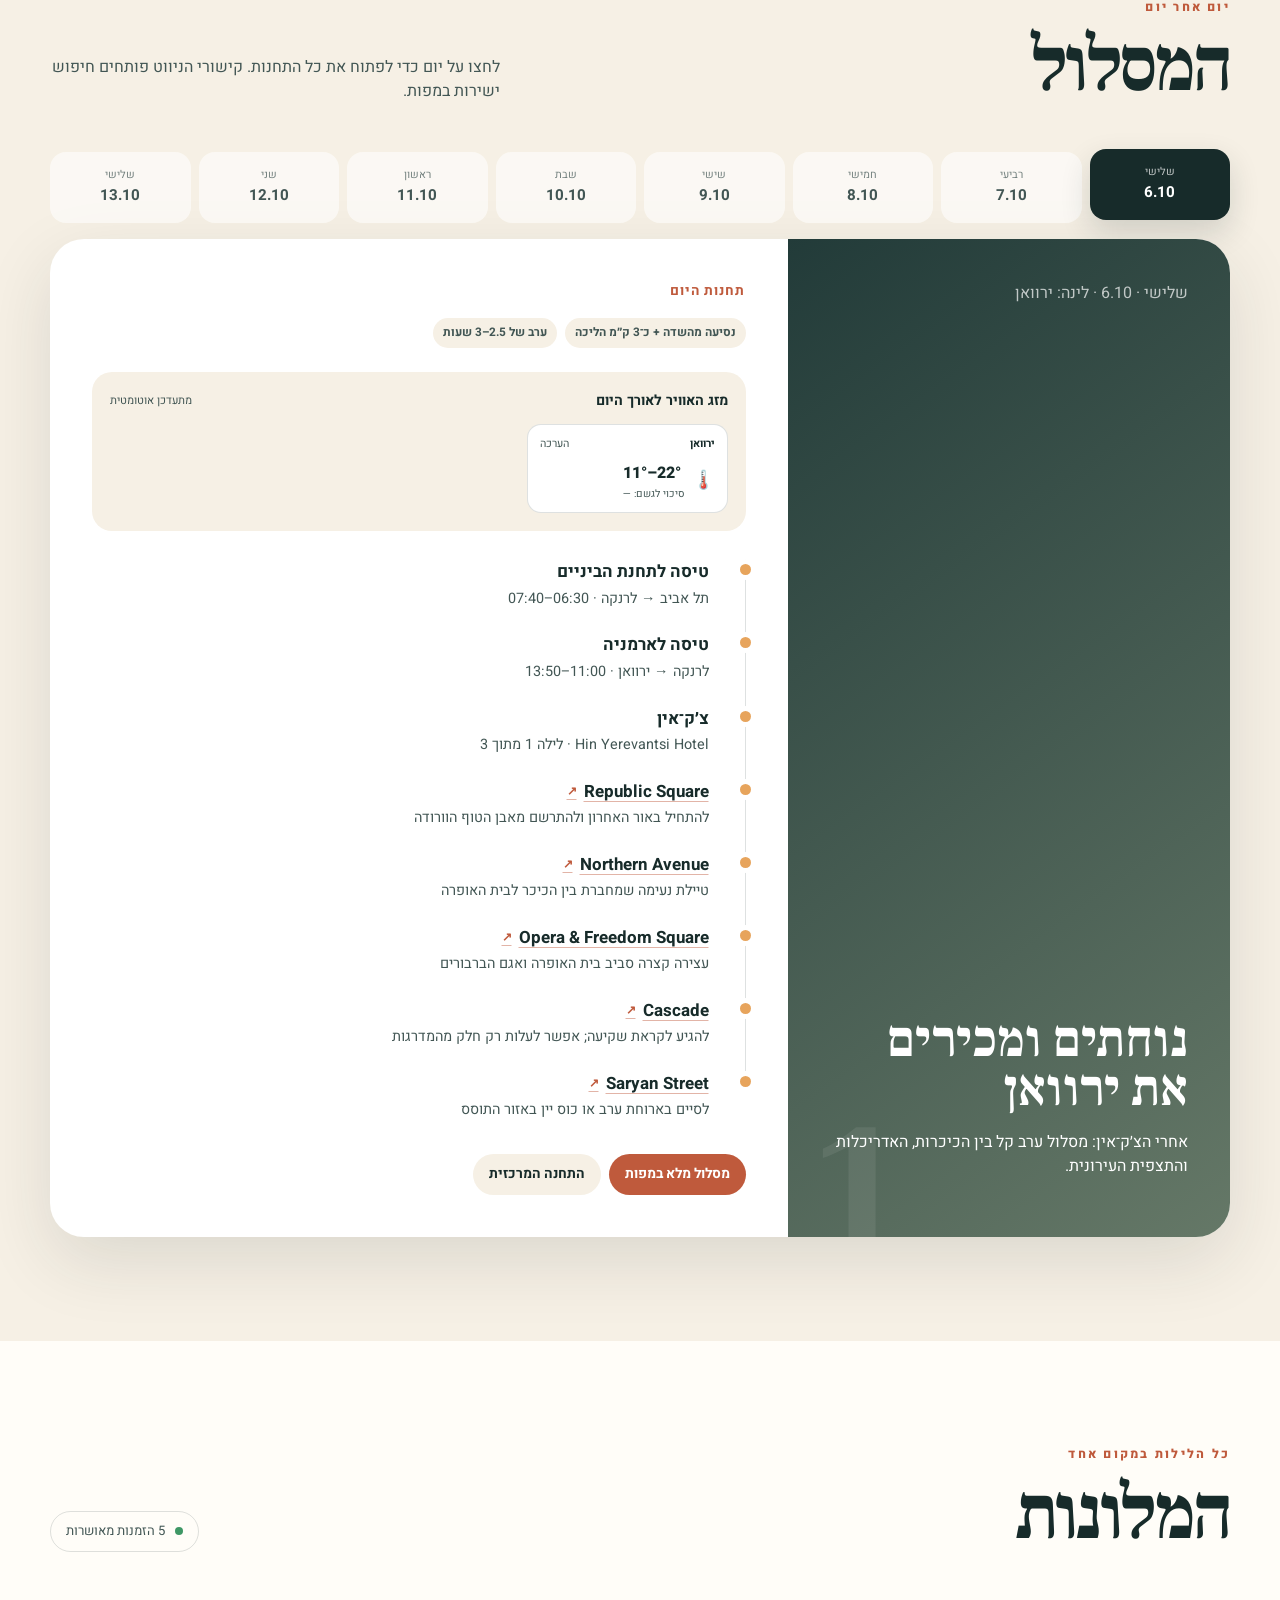
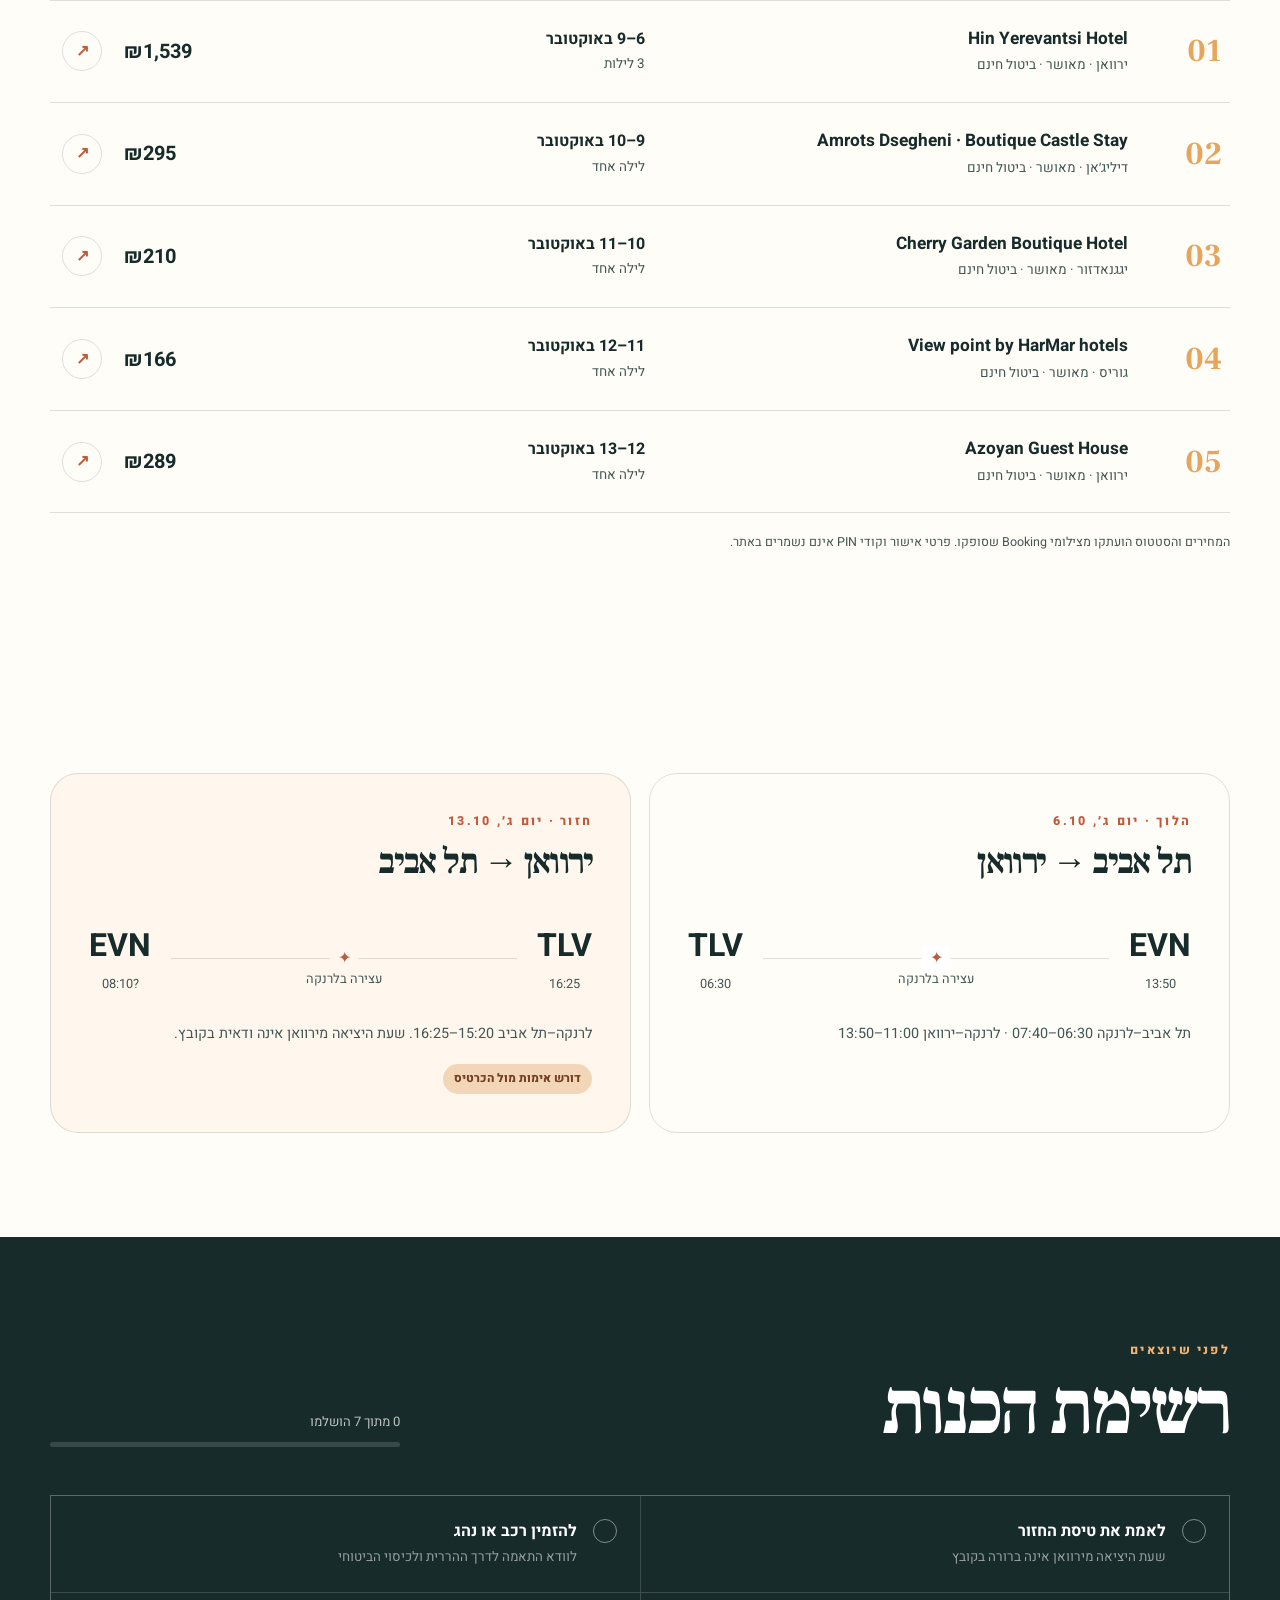
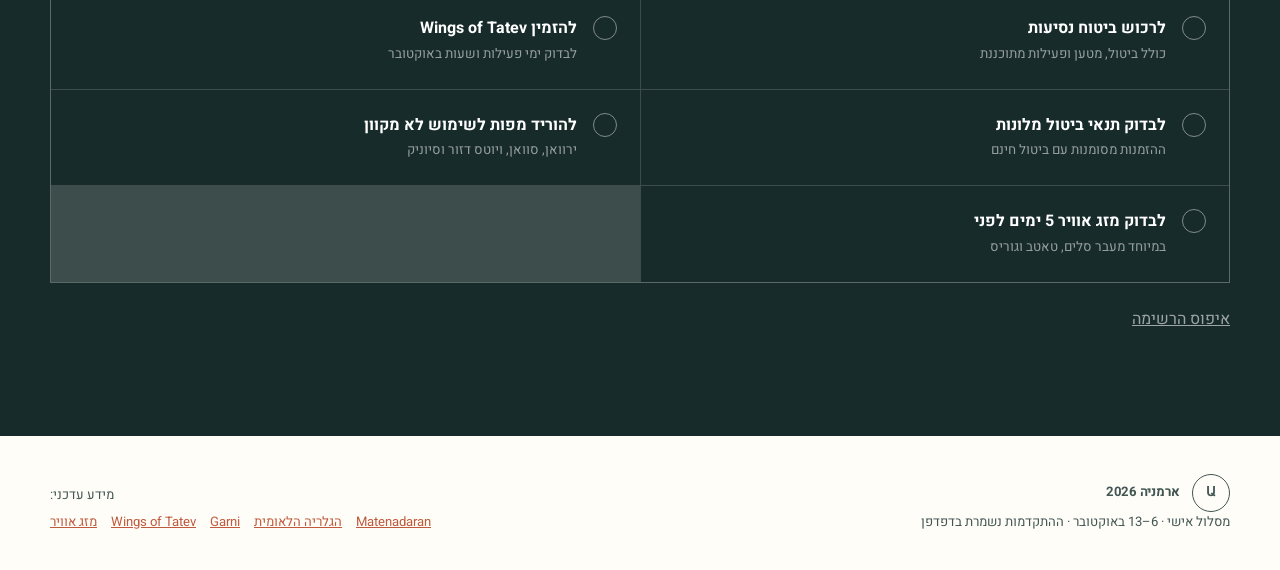
==== commit 4ac40b47: "Advance trip weather window and add back-to-top control" ====
--- a/index.html
+++ b/index.html
@@ -9,12 +9,12 @@
   <link rel="preconnect" href="https://fonts.googleapis.com">
   <link rel="preconnect" href="https://fonts.gstatic.com" crossorigin>
   <link href="https://fonts.googleapis.com/css2?family=Heebo:wght@400;500;600;700;800&family=Frank+Ruhl+Libre:wght@600;700&display=swap" rel="stylesheet">
-  <link rel="stylesheet" href="styles.css?v=armenia-6">
+  <link rel="stylesheet" href="styles.css?v=armenia-8">
 </head>
-<body>
+<body id="page-top">
   <header class="hero">
     <nav class="topbar shell" aria-label="ניווט ראשי">
-      <a class="brand" href="#top" aria-label="חזרה לראש הדף">
+      <a class="brand" href="#page-top" aria-label="חזרה לראש הדף">
         <span class="brand-mark" aria-hidden="true">Ա</span>
         <span>המסע לארמניה</span>
       </a>
@@ -28,9 +28,9 @@
       </div>
     </nav>
 
-    <section class="hero-weather shell" id="weather" aria-label="מזג האוויר בארבעת הימים הקרובים">
+    <section class="hero-weather shell" id="weather" aria-label="מזג האוויר בארבעת ימי הטיול הקרובים">
       <div class="hero-weather-head">
-        <span>מזג האוויר · 4 ימים</span>
+        <span>מזג האוויר · 4 ימי טיול</span>
         <span id="weather-status">התחזית נטענת…</span>
       </div>
       <div class="weather-grid" id="weather-grid"></div>
@@ -173,6 +173,8 @@
     </section>
   </main>
 
+  <a class="back-to-top" href="#page-top" aria-label="חזרה לראש הדף"><span aria-hidden="true">↑</span><strong>לראש הדף</strong></a>
+
   <footer class="footer shell">
     <div>
       <div class="brand footer-brand"><span class="brand-mark" aria-hidden="true">Ա</span><span>ארמניה 2026</span></div>
@@ -188,6 +190,6 @@
     </div>
   </footer>
 
-  <script src="app.js?v=armenia-6"></script>
+  <script src="app.js?v=armenia-8"></script>
 </body>
 </html>
--- a/styles.css
+++ b/styles.css
@@ -180,6 +180,11 @@
 .check-text small { color: rgba(255,255,255,.55); }
 .check-item:has(input:checked) .check-text { opacity: .48; text-decoration: line-through; }
 .reset-button { margin-top: 24px; border: 0; padding: 0; color: rgba(255,255,255,.58); background: transparent; cursor: pointer; text-decoration: underline; }
+
+.back-to-top { position: fixed; left: 22px; bottom: 22px; z-index: 20; display: flex; align-items: center; gap: 8px; padding: 10px 14px; border: 1px solid rgba(255,255,255,.45); border-radius: 99px; color: #fff; background: rgba(23,43,42,.9); box-shadow: 0 10px 30px rgba(23,43,42,.24); opacity: 0; pointer-events: none; transform: translateY(12px); transition: opacity .2s, transform .2s; backdrop-filter: blur(8px); }
+.back-to-top.visible { opacity: 1; pointer-events: auto; transform: translateY(0); }
+.back-to-top span { font-size: 1.15rem; line-height: 1; }
+.back-to-top strong { font-size: .75rem; }
 
 .footer { display: flex; justify-content: space-between; align-items: flex-end; gap: 30px; padding-block: 38px; color: var(--ink-soft); font-size: .82rem; }
 .footer p { margin: 0; }
@@ -247,6 +252,8 @@
   .footer { flex-direction: column; align-items: flex-start; }
   .source-links { justify-content: flex-start; }
   .source-links span { text-align: right; }
+  .back-to-top { left: 14px; bottom: 14px; width: 44px; height: 44px; justify-content: center; padding: 0; }
+  .back-to-top strong { position: absolute; width: 1px; height: 1px; overflow: hidden; clip: rect(0 0 0 0); }
 }
 
 @media (prefers-reduced-motion: reduce) {
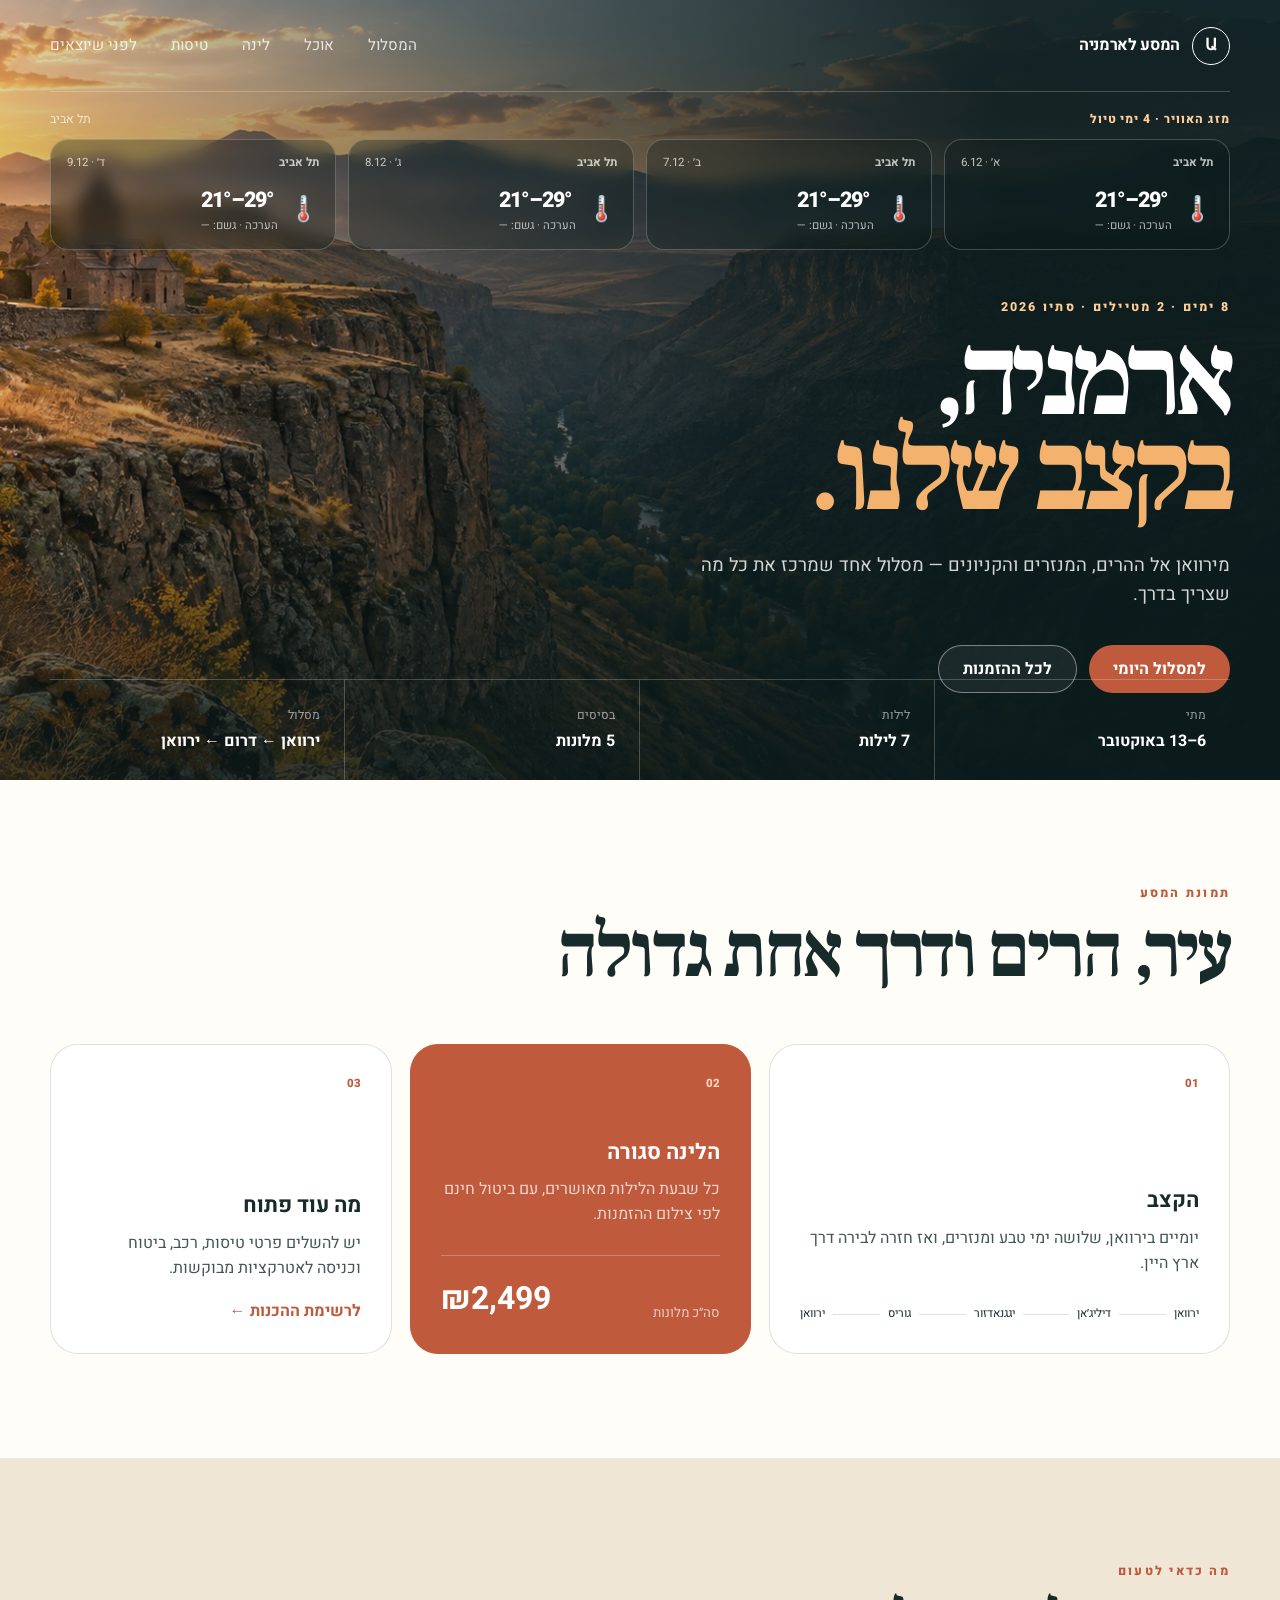
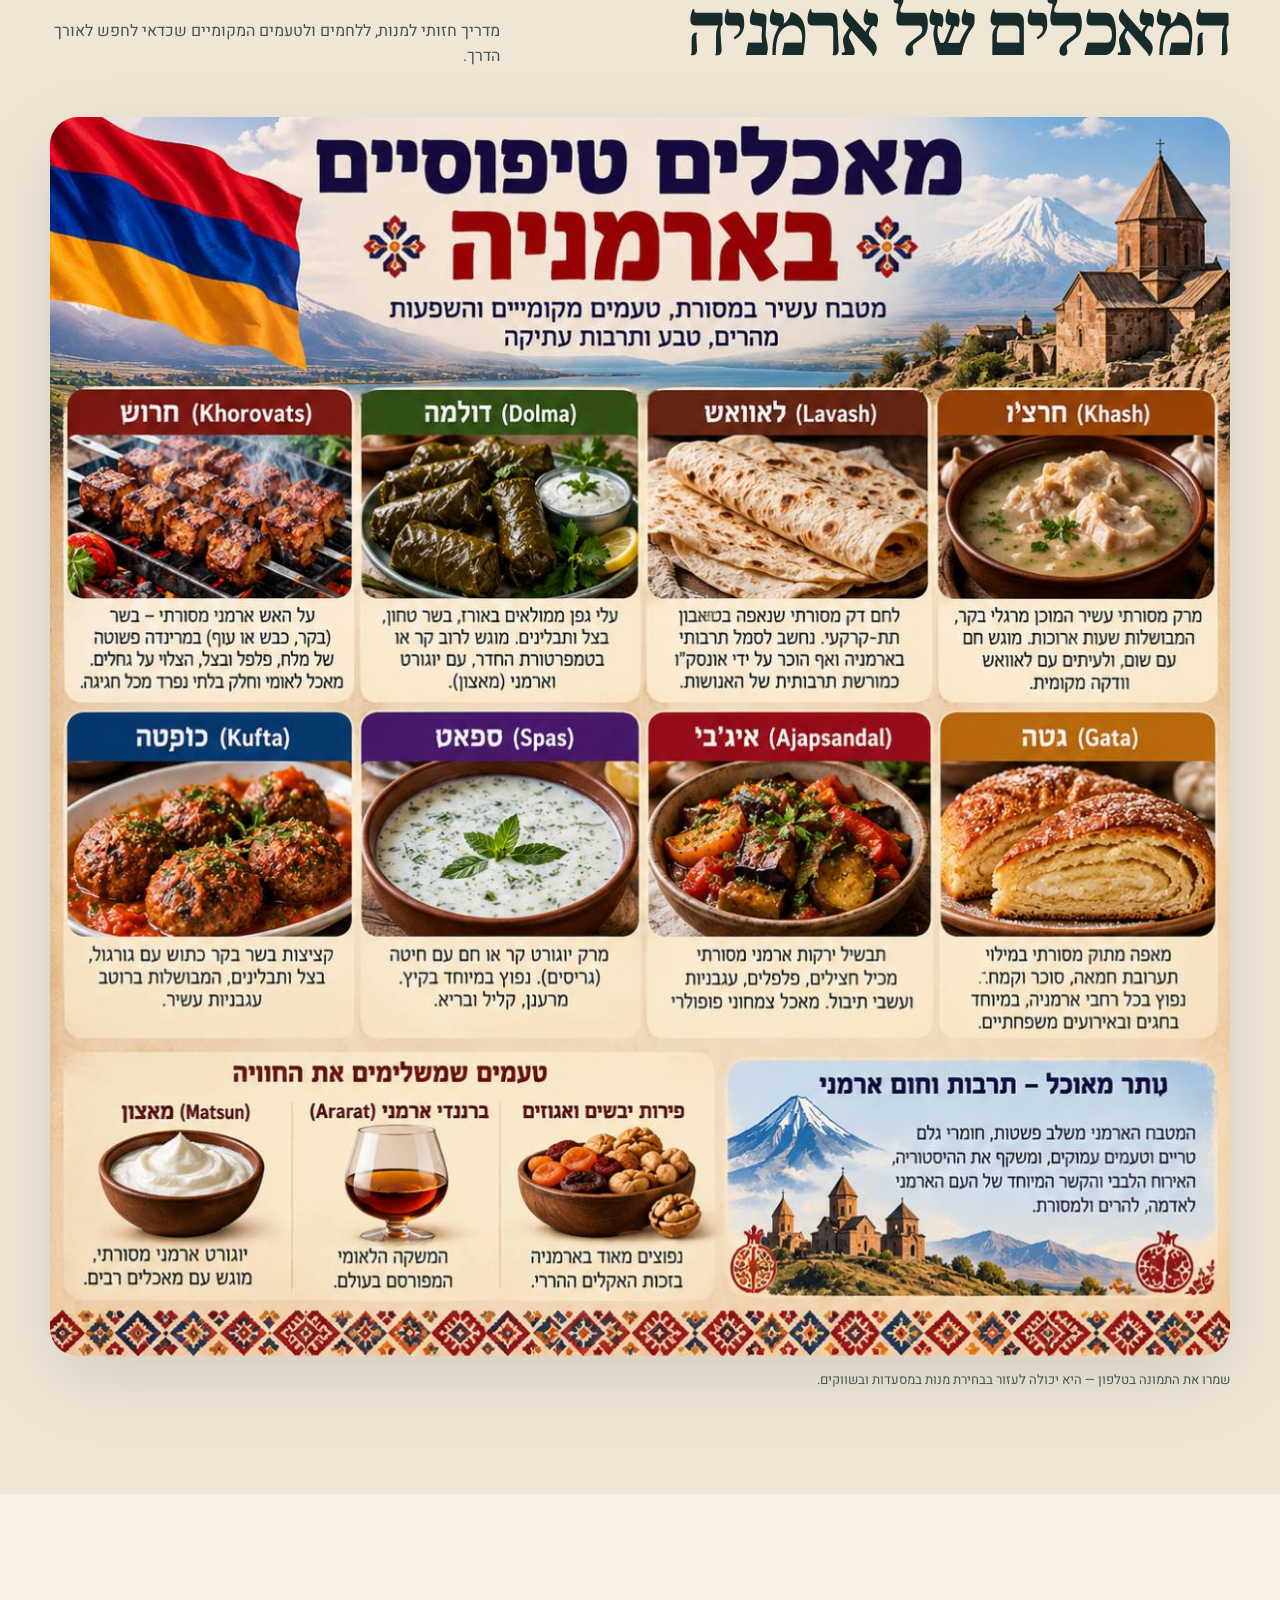
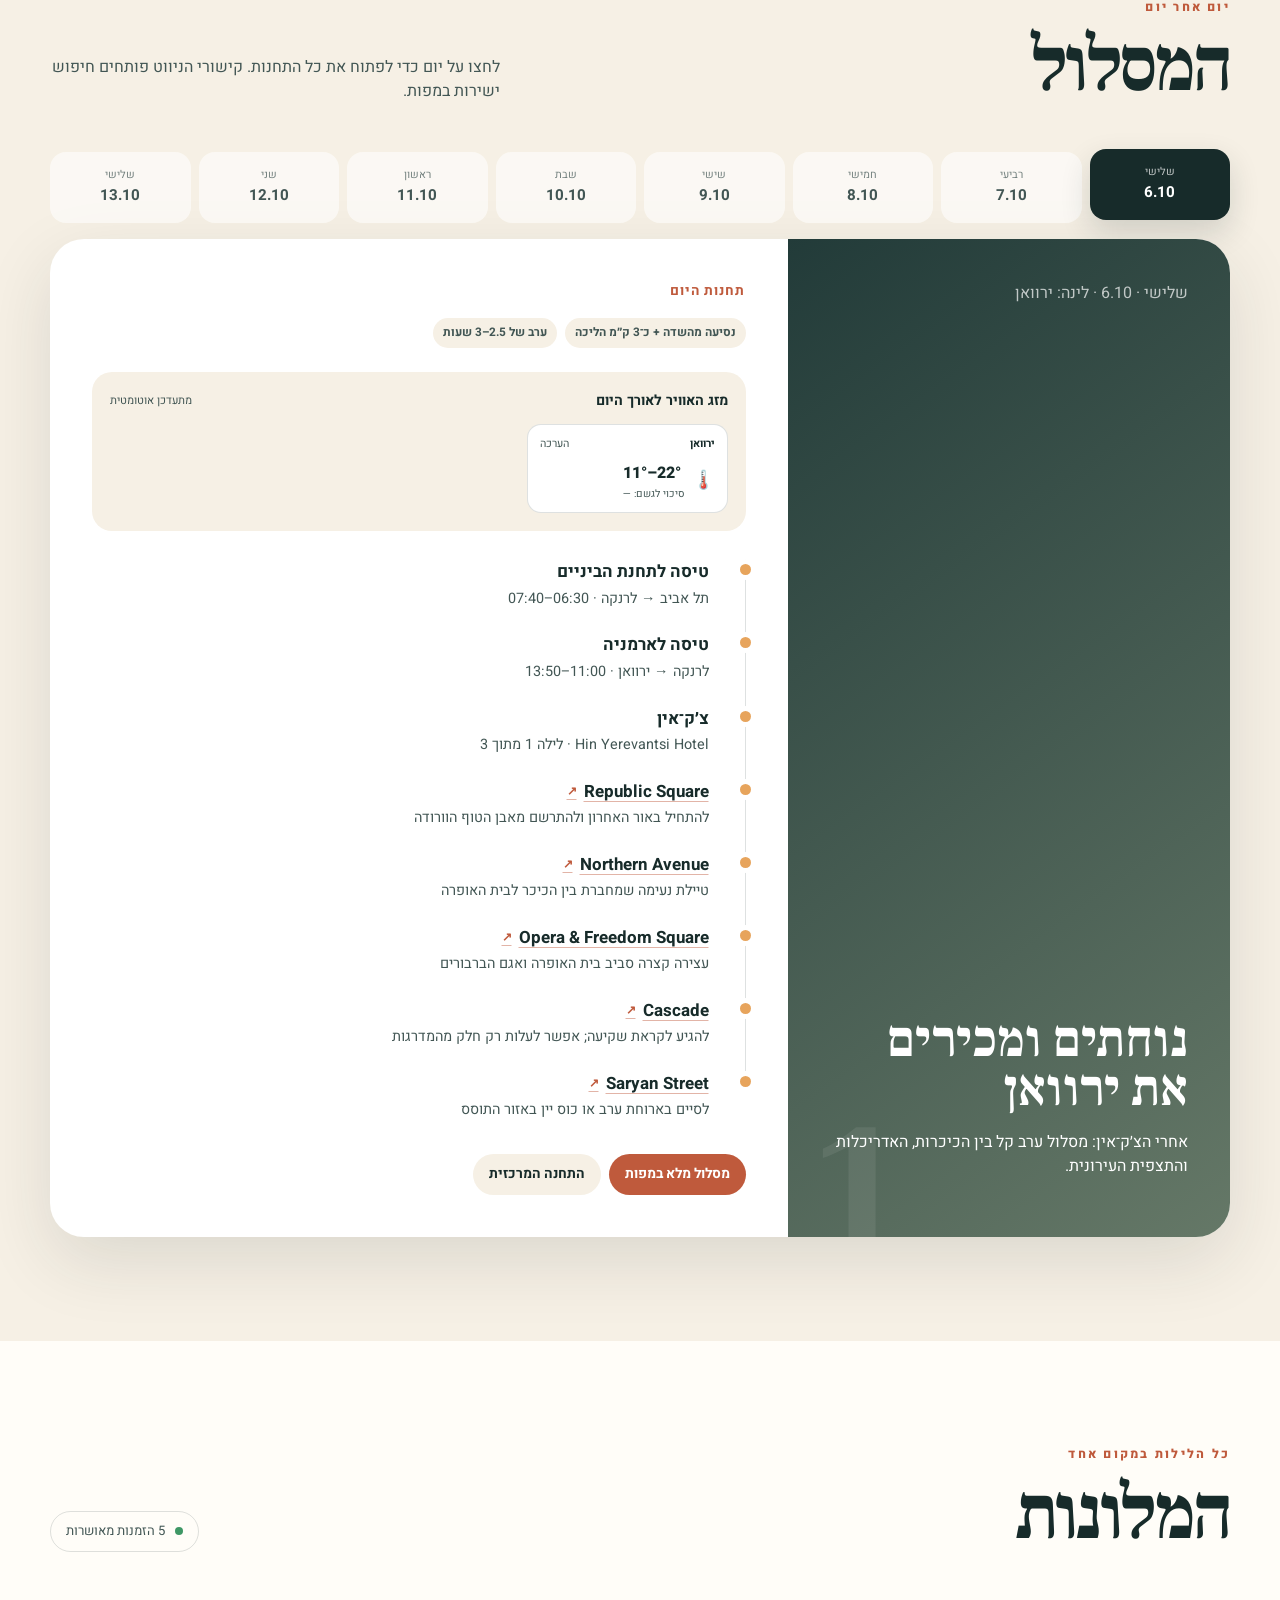
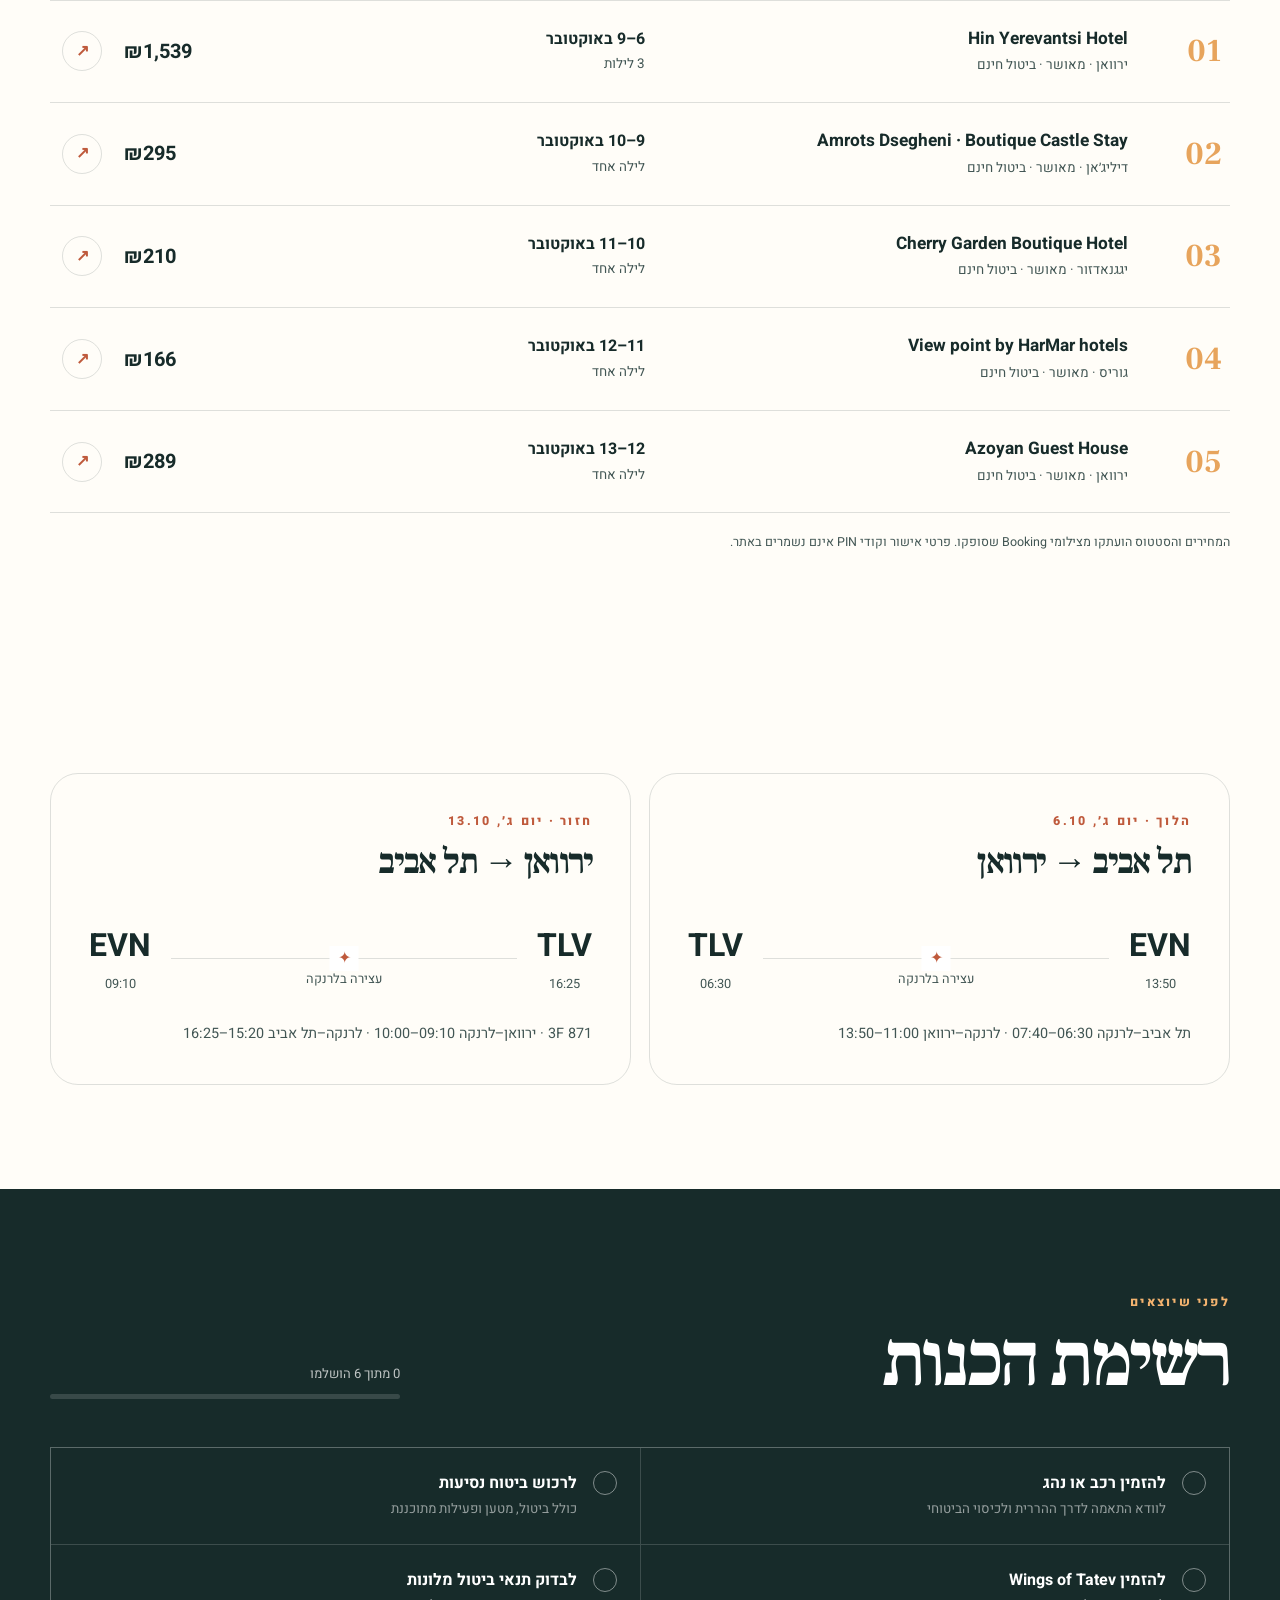
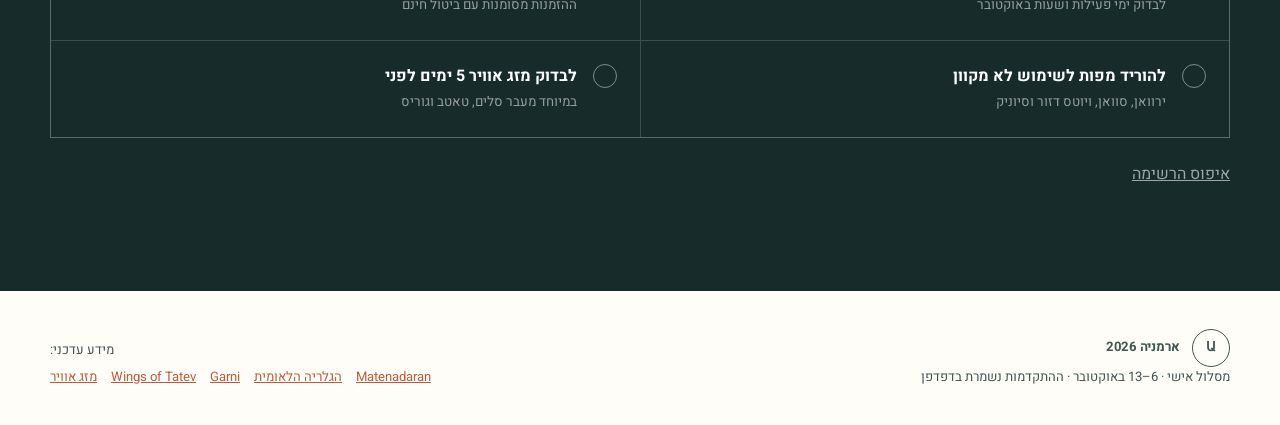
==== commit 4b66c83a: "Confirm Yerevan return flight details" ====
--- a/index.html
+++ b/index.html
@@ -140,18 +140,17 @@
         </div>
         <p>תל אביב–לרנקה 06:30–07:40 · לרנקה–ירוואן 11:00–13:50</p>
       </article>
-      <article class="travel-card flight-card warning-card">
+      <article class="travel-card flight-card">
         <div class="section-heading compact">
           <p class="kicker">חזור · יום ג׳, 13.10</p>
           <h2>ירוואן → תל אביב</h2>
         </div>
         <div class="flight-path">
-          <div><strong>EVN</strong><span>08:10?</span></div>
+          <div><strong>EVN</strong><span>09:10</span></div>
           <div class="flight-line"><span>עצירה בלרנקה</span></div>
           <div><strong>TLV</strong><span>16:25</span></div>
         </div>
-        <p>לרנקה–תל אביב 15:20–16:25. שעת היציאה מירוואן אינה ודאית בקובץ.</p>
-        <span class="verify-badge">דורש אימות מול הכרטיס</span>
+        <p>3F 871 · ירוואן–לרנקה 09:10–10:00 · לרנקה–תל אביב 15:20–16:25</p>
       </article>
     </section>
 
@@ -163,7 +162,7 @@
             <h2>רשימת הכנות</h2>
           </div>
           <div class="progress-wrap">
-            <span id="progress-label">0 מתוך 7 הושלמו</span>
+            <span id="progress-label">0 מתוך 6 הושלמו</span>
             <div class="progress-bar"><i id="progress-bar"></i></div>
           </div>
         </div>
@@ -190,6 +189,6 @@
     </div>
   </footer>
 
-  <script src="app.js?v=armenia-8"></script>
+  <script src="app.js?v=armenia-9"></script>
 </body>
 </html>
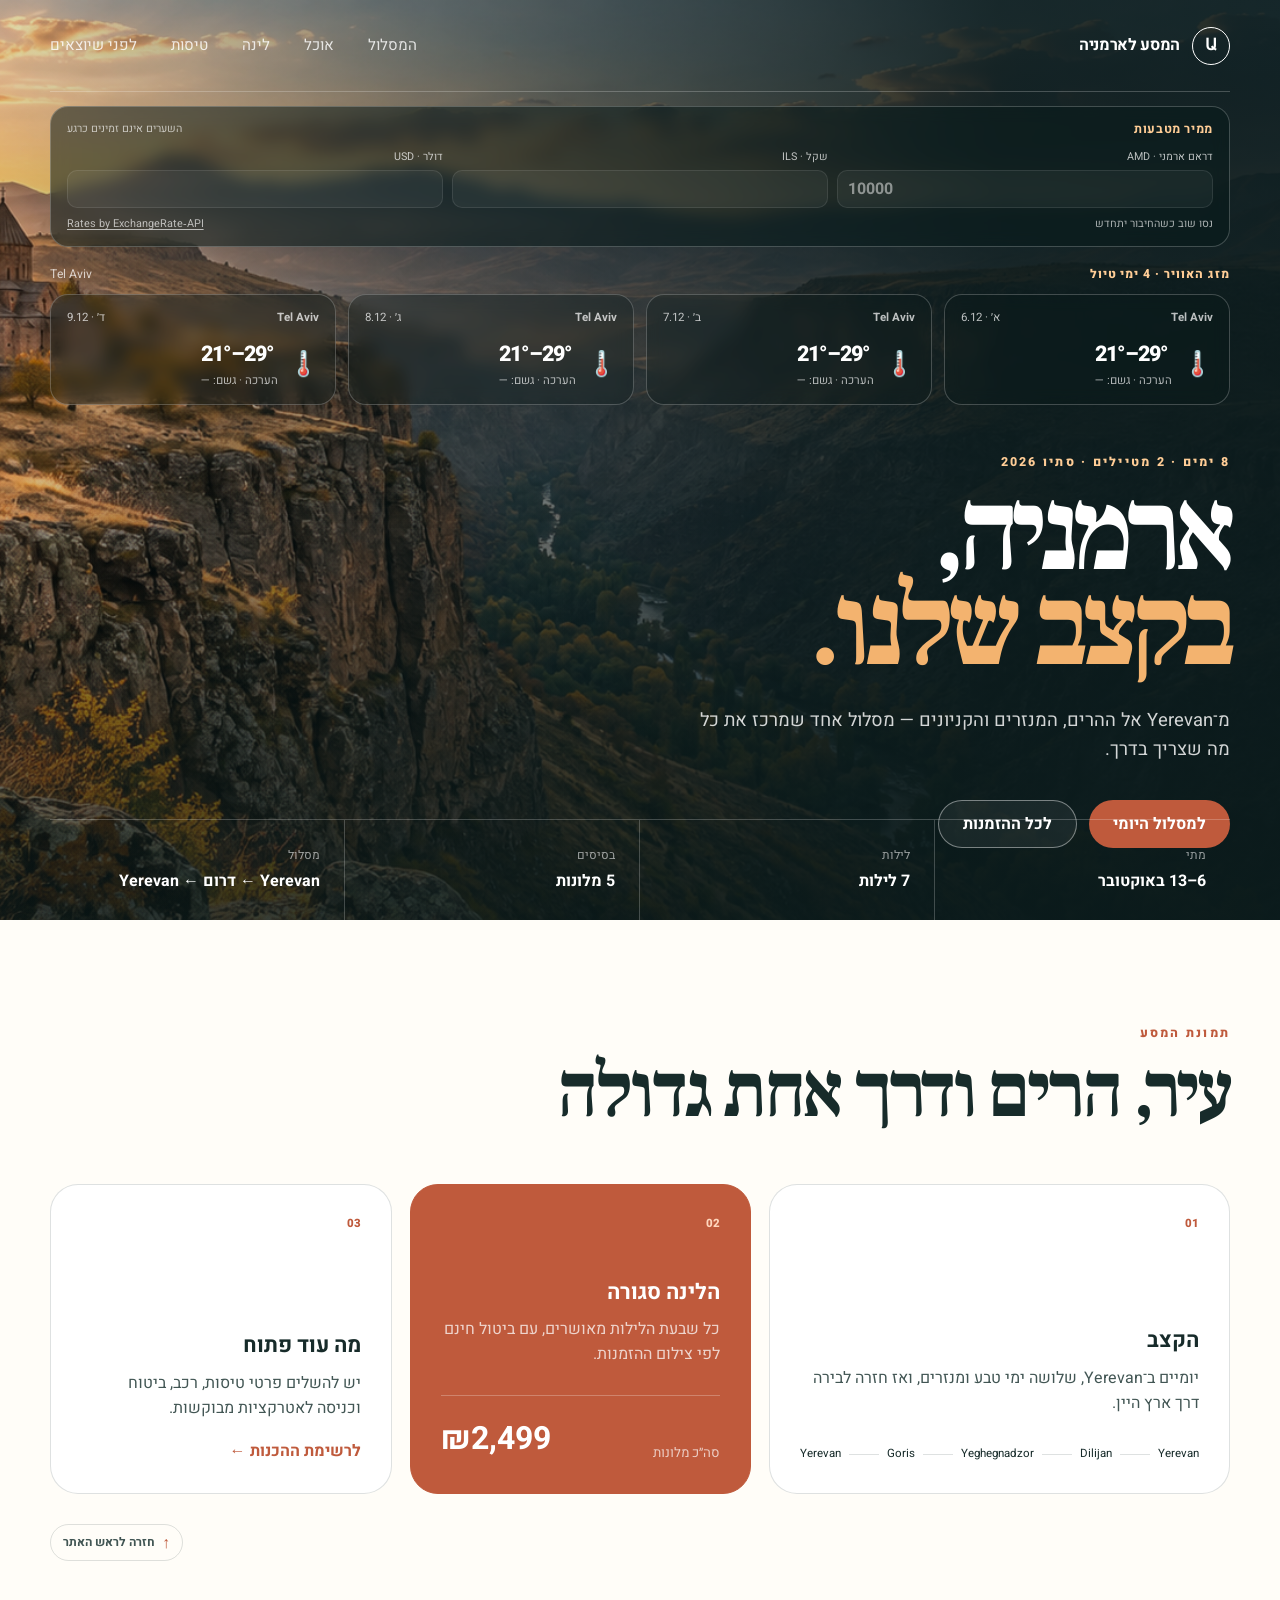
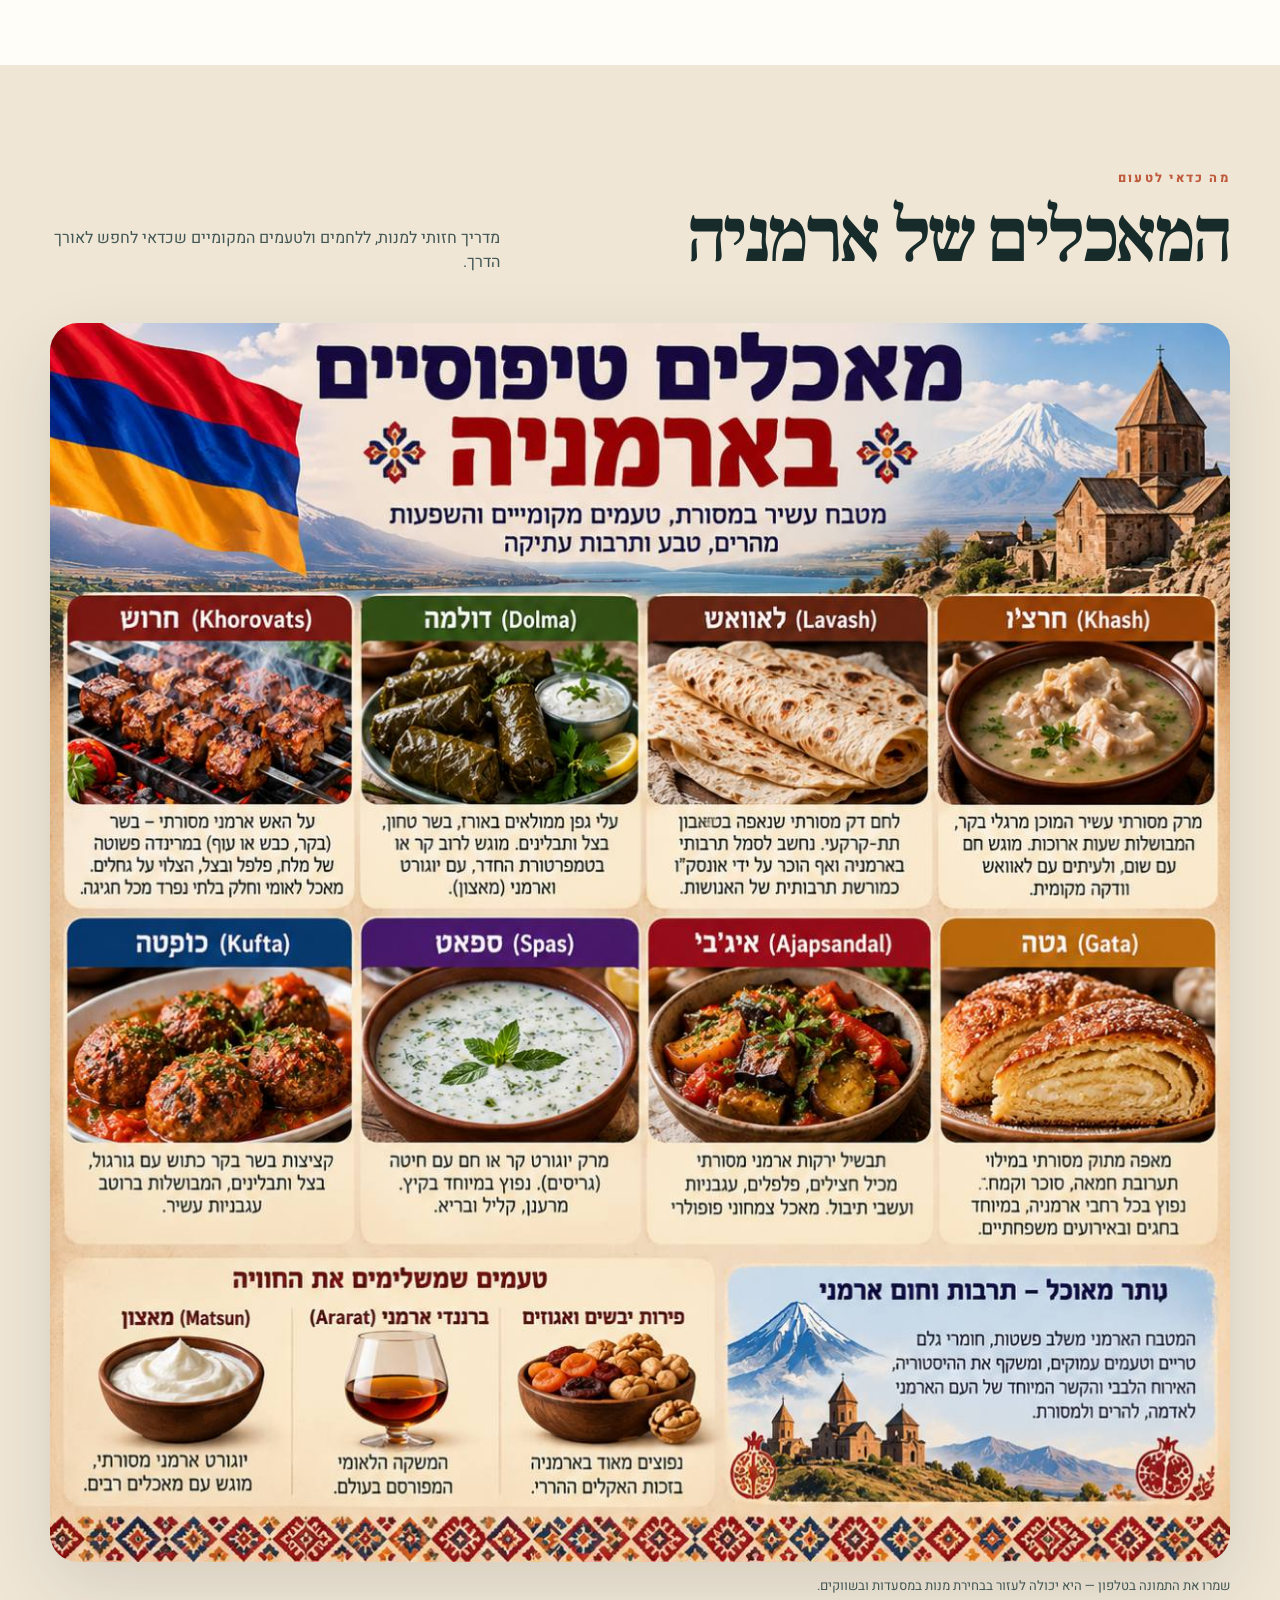
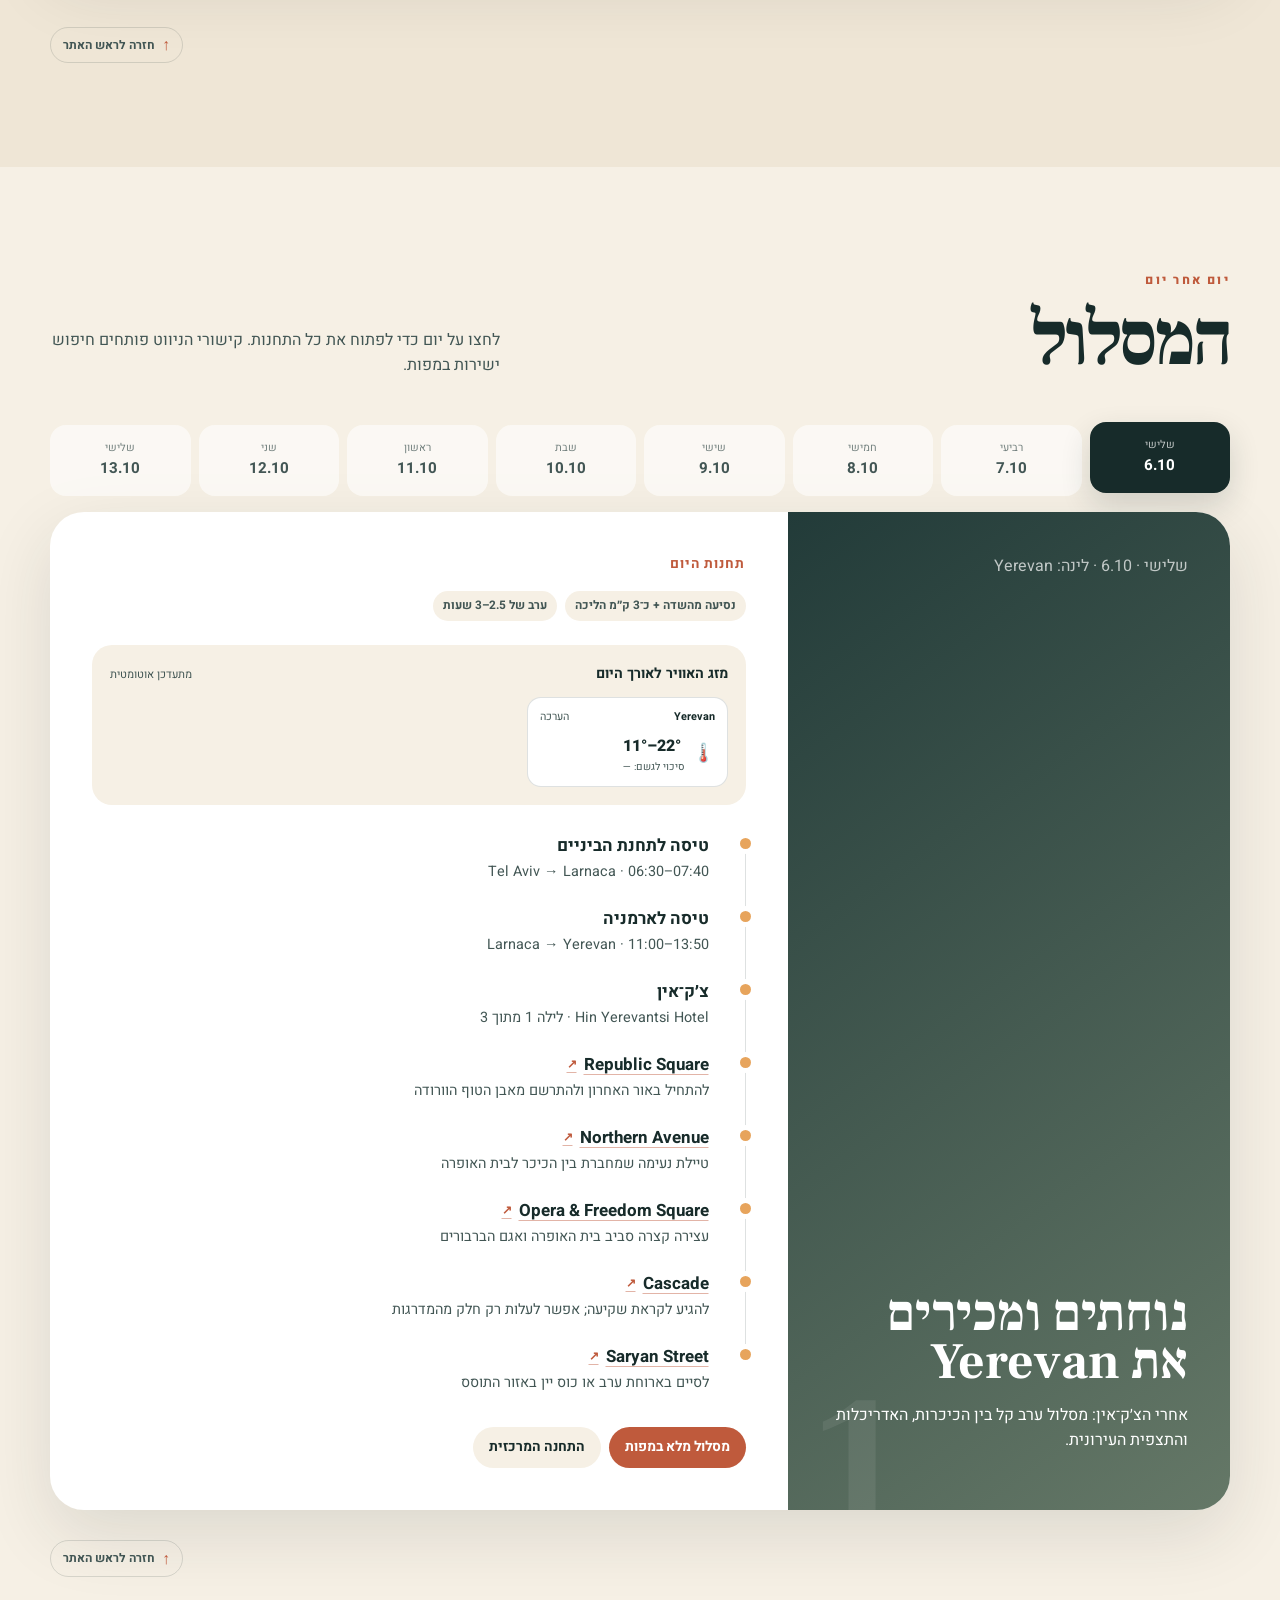
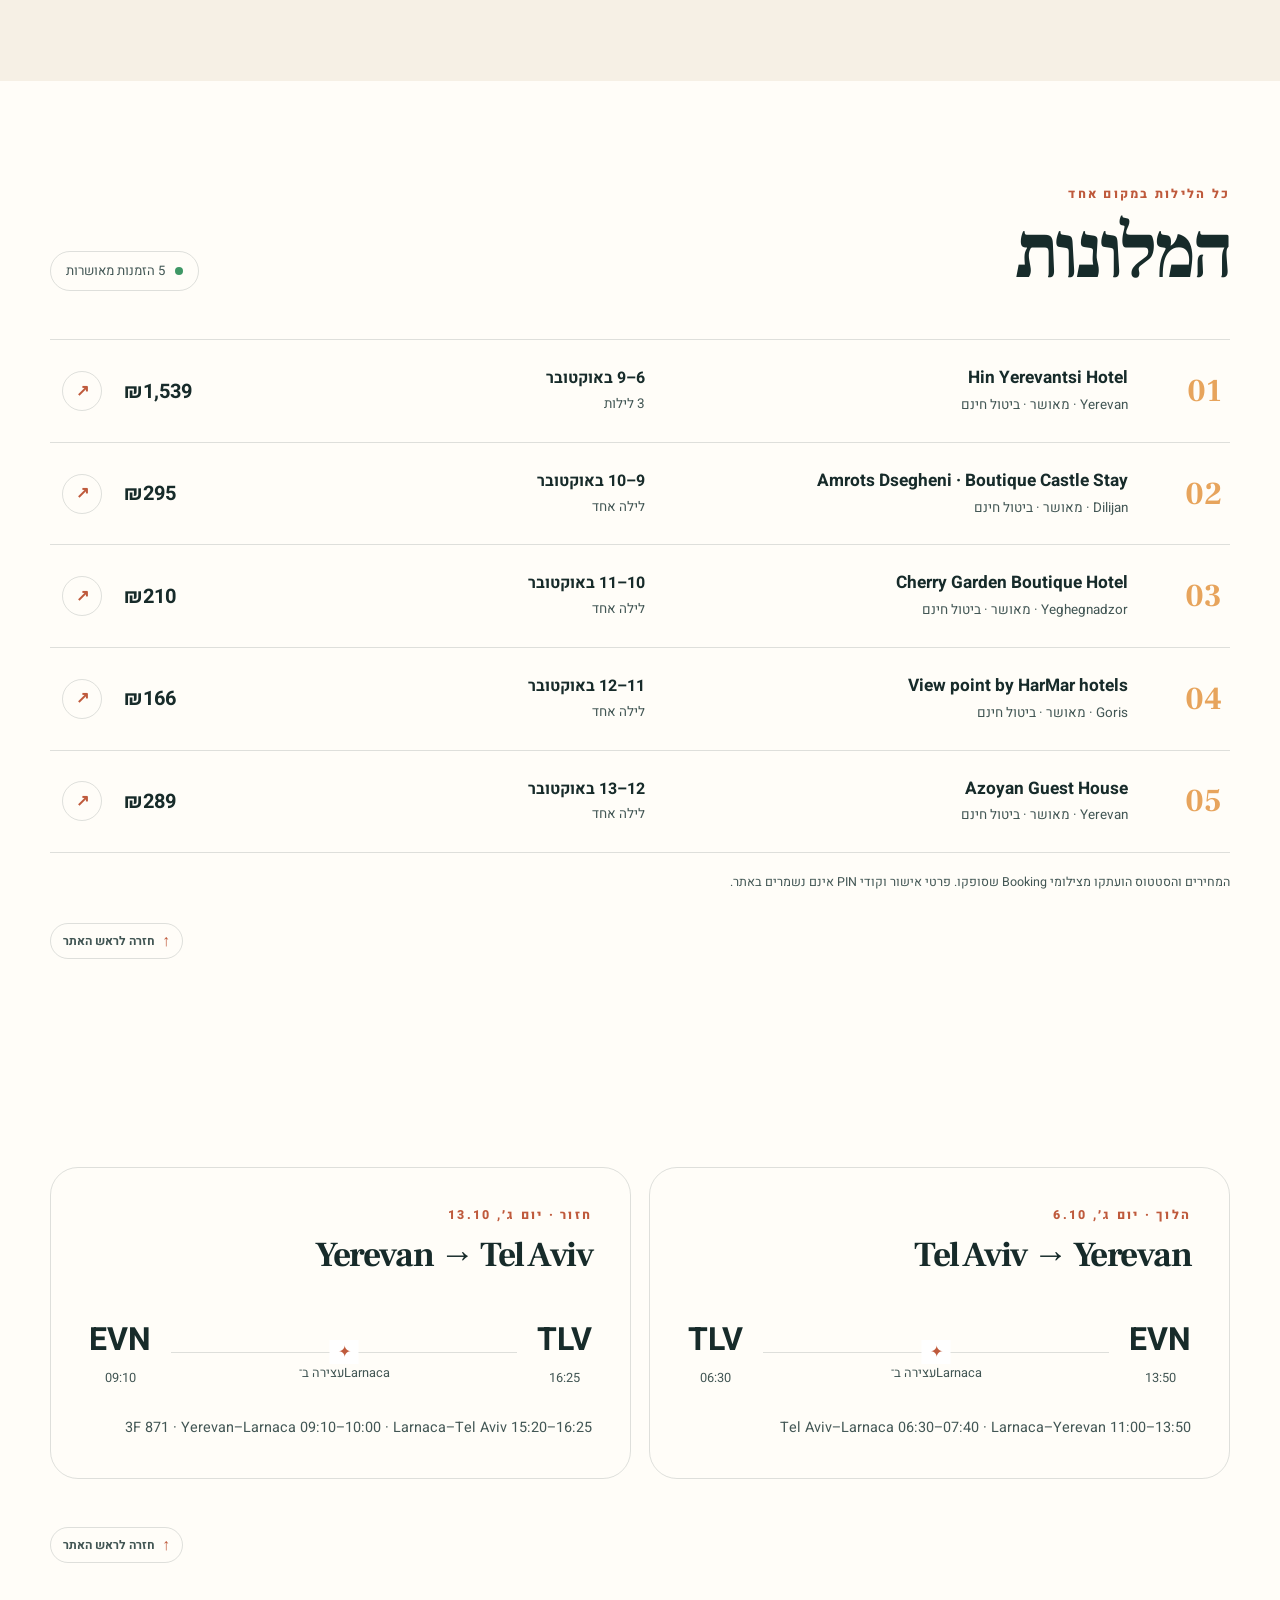
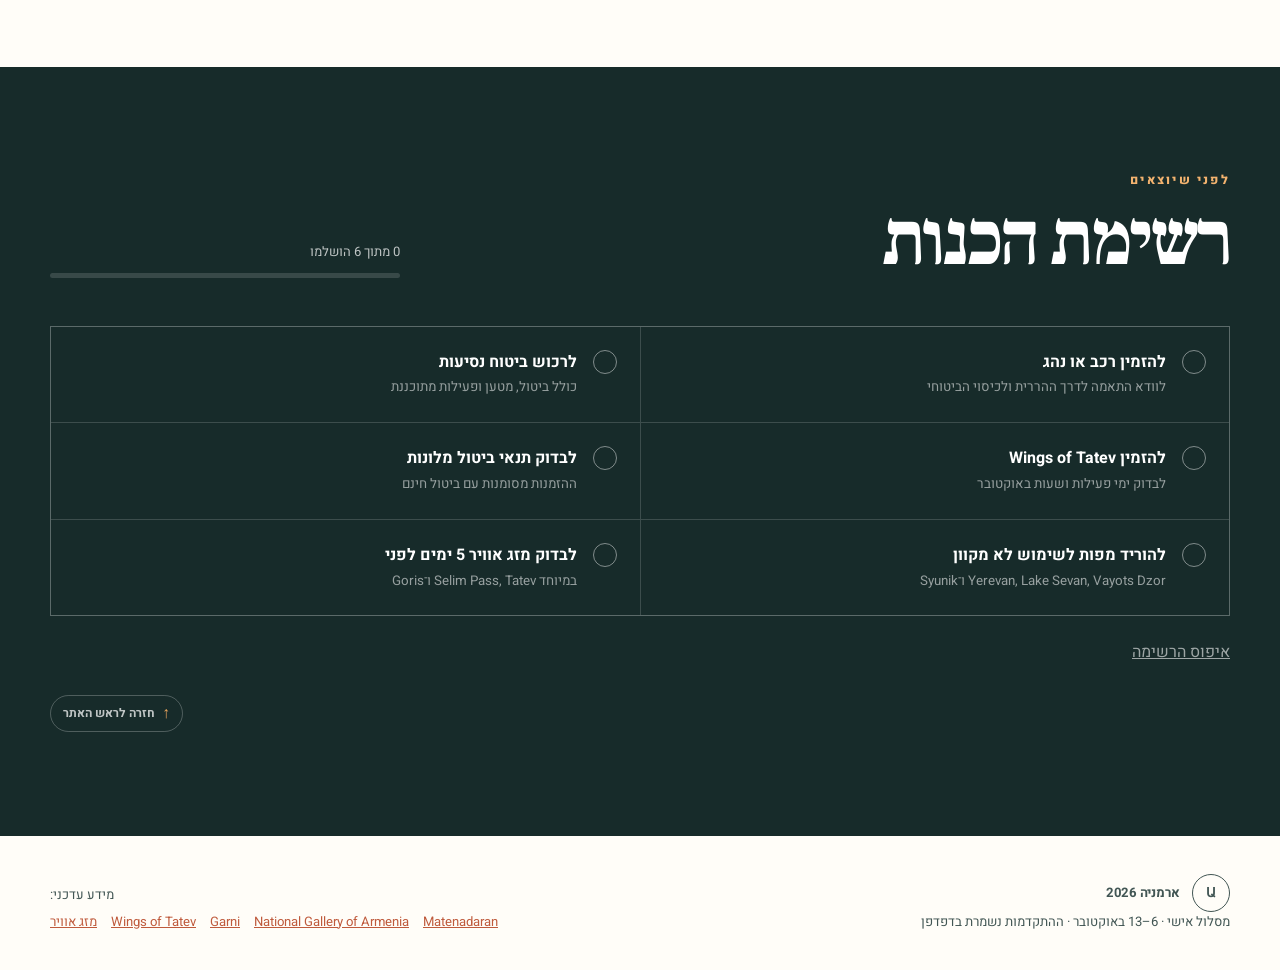
==== commit 6427fa80: "Add currency converter and standardize site navigation" ====
--- a/index.html
+++ b/index.html
@@ -9,7 +9,7 @@
   <link rel="preconnect" href="https://fonts.googleapis.com">
   <link rel="preconnect" href="https://fonts.gstatic.com" crossorigin>
   <link href="https://fonts.googleapis.com/css2?family=Heebo:wght@400;500;600;700;800&family=Frank+Ruhl+Libre:wght@600;700&display=swap" rel="stylesheet">
-  <link rel="stylesheet" href="styles.css?v=armenia-8">
+  <link rel="stylesheet" href="styles.css?v=armenia-11">
 </head>
 <body id="page-top">
   <header class="hero">
@@ -18,7 +18,9 @@
         <span class="brand-mark" aria-hidden="true">Ա</span>
         <span>המסע לארמניה</span>
       </a>
-      <button class="menu-button" aria-expanded="false" aria-controls="main-nav">תפריט</button>
+      <button class="menu-button" aria-expanded="false" aria-controls="main-nav" aria-label="פתיחת תפריט">
+        <i></i><i></i><i></i><span class="sr-only">תפריט</span>
+      </button>
       <div class="nav-links" id="main-nav">
         <a href="#route">המסלול</a>
         <a href="#food">אוכל</a>
@@ -28,6 +30,19 @@
       </div>
     </nav>
 
+    <section class="currency-converter shell" aria-label="ממיר מטבעות">
+      <div class="currency-head">
+        <strong>ממיר מטבעות</strong>
+        <span id="currency-status">טוען שערים עדכניים…</span>
+      </div>
+      <div class="currency-grid">
+        <label><span>דראם ארמני · AMD</span><input id="currency-amd" data-currency="AMD" inputmode="decimal" value="10000" aria-label="סכום בדראם ארמני"></label>
+        <label><span>שקל · ILS</span><input id="currency-ils" data-currency="ILS" inputmode="decimal" aria-label="סכום בשקלים"></label>
+        <label><span>דולר · USD</span><input id="currency-usd" data-currency="USD" inputmode="decimal" aria-label="סכום בדולרים"></label>
+      </div>
+      <div class="currency-foot"><span id="currency-rates">מחשב שערים…</span><a href="https://www.exchangerate-api.com" target="_blank" rel="noreferrer">Rates by ExchangeRate‑API</a></div>
+    </section>
+
     <section class="hero-weather shell" id="weather" aria-label="מזג האוויר בארבעת ימי הטיול הקרובים">
       <div class="hero-weather-head">
         <span>מזג האוויר · 4 ימי טיול</span>
@@ -39,7 +54,7 @@
     <div class="hero-content shell" id="top">
       <p class="eyebrow">8 ימים · 2 מטיילים · סתיו 2026</p>
       <h1>ארמניה,<br><em>בקצב שלנו.</em></h1>
-      <p class="hero-copy">מירוואן אל ההרים, המנזרים והקניונים — מסלול אחד שמרכז את כל מה שצריך בדרך.</p>
+      <p class="hero-copy">מ־Yerevan אל ההרים, המנזרים והקניונים — מסלול אחד שמרכז את כל מה שצריך בדרך.</p>
       <div class="hero-actions">
         <a class="button button-primary" href="#route">למסלול היומי</a>
         <a class="button button-ghost" href="#stays">לכל ההזמנות</a>
@@ -50,7 +65,7 @@
       <div><span>מתי</span><strong>6–13 באוקטובר</strong></div>
       <div><span>לילות</span><strong>7 לילות</strong></div>
       <div><span>בסיסים</span><strong>5 מלונות</strong></div>
-      <div><span>מסלול</span><strong>ירוואן ← דרום ← ירוואן</strong></div>
+      <div><span>מסלול</span><strong>Yerevan ← דרום ← Yerevan</strong></div>
     </div>
   </header>
 
@@ -64,9 +79,9 @@
         <article class="summary-card route-card">
           <span class="card-number">01</span>
           <h3>הקצב</h3>
-          <p>יומיים בירוואן, שלושה ימי טבע ומנזרים, ואז חזרה לבירה דרך ארץ היין.</p>
+          <p>יומיים ב־Yerevan, שלושה ימי טבע ומנזרים, ואז חזרה לבירה דרך ארץ היין.</p>
           <div class="mini-route" aria-label="תחנות הלינה">
-            <span>ירוואן</span><i></i><span>דיליג׳אן</span><i></i><span>יגגנאדזור</span><i></i><span>גוריס</span><i></i><span>ירוואן</span>
+            <span>Yerevan</span><i></i><span>Dilijan</span><i></i><span>Yeghegnadzor</span><i></i><span>Goris</span><i></i><span>Yerevan</span>
           </div>
         </article>
         <article class="summary-card accent-card">
@@ -82,6 +97,7 @@
           <a class="text-link" href="#checklist">לרשימת ההכנות ←</a>
         </article>
       </div>
+      <a class="section-top-link" href="#page-top"><span aria-hidden="true">↑</span> חזרה לראש האתר</a>
     </section>
 
     <section class="food-section section-pad" id="food">
@@ -97,6 +113,7 @@
           <img src="assets/armenian-foods.jpg" alt="מדריך בעברית למאכלים טיפוסיים בארמניה, ובהם חורובאץ, דולמה, לאוואש, חאש, קופטה, ספאס, אג׳פסנדלי וגאטה" loading="lazy">
           <figcaption>שמרו את התמונה בטלפון — היא יכולה לעזור בבחירת מנות במסעדות ובשווקים.</figcaption>
         </figure>
+        <a class="section-top-link" href="#page-top"><span aria-hidden="true">↑</span> חזרה לראש האתר</a>
       </div>
     </section>
 
@@ -112,6 +129,7 @@
 
         <div class="day-tabs" role="tablist" aria-label="בחירת יום"></div>
         <article class="day-panel" aria-live="polite"></article>
+        <a class="section-top-link" href="#page-top"><span aria-hidden="true">↑</span> חזרה לראש האתר</a>
       </div>
     </section>
 
@@ -125,33 +143,35 @@
       </div>
       <div class="hotel-list" id="hotel-list"></div>
       <p class="source-note">המחירים והסטטוס הועתקו מצילומי Booking שסופקו. פרטי אישור וקודי PIN אינם נשמרים באתר.</p>
+      <a class="section-top-link" href="#page-top"><span aria-hidden="true">↑</span> חזרה לראש האתר</a>
     </section>
 
     <section class="travel-grid shell section-pad" id="flights">
       <article class="travel-card flight-card">
         <div class="section-heading compact">
           <p class="kicker">הלוך · יום ג׳, 6.10</p>
-          <h2>תל אביב → ירוואן</h2>
+          <h2>Tel Aviv → Yerevan</h2>
         </div>
         <div class="flight-path">
           <div><strong>TLV</strong><span>06:30</span></div>
-          <div class="flight-line"><span>עצירה בלרנקה</span></div>
+          <div class="flight-line"><span>עצירה ב־Larnaca</span></div>
           <div><strong>EVN</strong><span>13:50</span></div>
         </div>
-        <p>תל אביב–לרנקה 06:30–07:40 · לרנקה–ירוואן 11:00–13:50</p>
+        <p>Tel Aviv–Larnaca 06:30–07:40 · Larnaca–Yerevan 11:00–13:50</p>
       </article>
       <article class="travel-card flight-card">
         <div class="section-heading compact">
           <p class="kicker">חזור · יום ג׳, 13.10</p>
-          <h2>ירוואן → תל אביב</h2>
+          <h2>Yerevan → Tel Aviv</h2>
         </div>
         <div class="flight-path">
           <div><strong>EVN</strong><span>09:10</span></div>
-          <div class="flight-line"><span>עצירה בלרנקה</span></div>
+          <div class="flight-line"><span>עצירה ב־Larnaca</span></div>
           <div><strong>TLV</strong><span>16:25</span></div>
         </div>
-        <p>3F 871 · ירוואן–לרנקה 09:10–10:00 · לרנקה–תל אביב 15:20–16:25</p>
+        <p>3F 871 · Yerevan–Larnaca 09:10–10:00 · Larnaca–Tel Aviv 15:20–16:25</p>
       </article>
+      <a class="section-top-link travel-top-link" href="#page-top"><span aria-hidden="true">↑</span> חזרה לראש האתר</a>
     </section>
 
     <section class="checklist-section" id="checklist">
@@ -168,6 +188,7 @@
         </div>
         <div class="checklist" id="checklist-items"></div>
         <button class="reset-button" id="reset-checklist" type="button">איפוס הרשימה</button>
+        <a class="section-top-link light-top-link" href="#page-top"><span aria-hidden="true">↑</span> חזרה לראש האתר</a>
       </div>
     </section>
   </main>
@@ -182,13 +203,13 @@
     <div class="source-links" aria-label="מקורות מידע">
       <span>מידע עדכני:</span>
       <a href="https://matenadaran.am/en/matenadaran/about-us/" target="_blank" rel="noreferrer">Matenadaran</a>
-      <a href="https://www.gallery.am/en/visit" target="_blank" rel="noreferrer">הגלריה הלאומית</a>
+      <a href="https://www.gallery.am/en/visit" target="_blank" rel="noreferrer">National Gallery of Armenia</a>
       <a href="https://garni.mus.am/en/" target="_blank" rel="noreferrer">Garni</a>
       <a href="https://www.tatever.am/en/booking" target="_blank" rel="noreferrer">Wings of Tatev</a>
       <a href="https://open-meteo.com/en/docs" target="_blank" rel="noreferrer">מזג אוויר</a>
     </div>
   </footer>
 
-  <script src="app.js?v=armenia-9"></script>
+  <script src="app.js?v=armenia-11"></script>
 </body>
 </html>
--- a/styles.css
+++ b/styles.css
@@ -12,6 +12,7 @@
 }
 
 * { box-sizing: border-box; }
+.sr-only { position: absolute; width: 1px; height: 1px; padding: 0; margin: -1px; overflow: hidden; clip: rect(0 0 0 0); white-space: nowrap; border: 0; }
 html { scroll-behavior: smooth; }
 body {
   margin: 0;
@@ -26,7 +27,7 @@
 .section-pad { padding-block: 104px; }
 
 .hero {
-  min-height: 780px;
+  min-height: 920px;
   color: #fff;
   position: relative;
   isolation: isolate;
@@ -45,7 +46,14 @@
 .nav-links { display: flex; align-items: center; gap: 34px; font-size: .95rem; }
 .nav-links a { opacity: .82; transition: opacity .2s; }
 .nav-links a:hover { opacity: 1; }
-.menu-button { display: none; border: 1px solid rgba(255,255,255,.4); background: transparent; color: #fff; padding: 8px 14px; border-radius: 99px; }
+.menu-button { width: 44px; height: 44px; display: none; position: relative; padding: 0; border: 1px solid rgba(255,255,255,.4); border-radius: 50%; background: transparent; color: #fff; }
+.menu-button i { position: absolute; left: 11px; width: 20px; height: 2px; border-radius: 2px; background: currentColor; transition: transform .2s, opacity .2s, top .2s; }
+.menu-button i:nth-child(1) { top: 13px; }
+.menu-button i:nth-child(2) { top: 20px; }
+.menu-button i:nth-child(3) { top: 27px; }
+.menu-button[aria-expanded="true"] i:nth-child(1) { top: 20px; transform: rotate(45deg); }
+.menu-button[aria-expanded="true"] i:nth-child(2) { opacity: 0; }
+.menu-button[aria-expanded="true"] i:nth-child(3) { top: 20px; transform: rotate(-45deg); }
 .hero-content { padding-top: 48px; }
 .eyebrow, .kicker { margin: 0 0 14px; font-size: .78rem; font-weight: 800; letter-spacing: .18em; text-transform: uppercase; color: var(--terracotta); }
 .hero .eyebrow { color: #ffcd96; }
@@ -66,7 +74,7 @@
 .split-heading { display: flex; align-items: end; justify-content: space-between; gap: 40px; margin-bottom: 48px; }
 .split-heading > p { max-width: 450px; margin: 0; color: var(--ink-soft); }
 .summary-grid { display: grid; grid-template-columns: 1.35fr 1fr 1fr; gap: 18px; margin-top: 54px; }
-.summary-card { min-height: 310px; display: flex; flex-direction: column; padding: 30px; border: 1px solid var(--line); border-radius: var(--radius); background: #fff; }
+.summary-card { min-width: 0; min-height: 310px; display: flex; flex-direction: column; padding: 30px; border: 1px solid var(--line); border-radius: var(--radius); background: #fff; }
 .summary-card h3 { margin: auto 0 8px; font-size: 1.35rem; }
 .summary-card p { margin: 0; color: var(--ink-soft); }
 .card-number { font-size: .72rem; font-weight: 800; color: var(--terracotta); }
@@ -79,6 +87,18 @@
 .text-link { display: inline-block; margin-top: 18px; font-weight: 700; color: var(--terracotta); }
 .mini-route { display: flex; align-items: center; gap: 8px; margin-top: 30px; overflow: hidden; font-size: .72rem; white-space: nowrap; }
 .mini-route i { flex: 1; min-width: 14px; height: 1px; background: var(--line); }
+
+.currency-converter { margin-top: 14px; padding: 13px 16px; border: 1px solid rgba(255,255,255,.22); border-radius: 18px; background: rgba(7,25,25,.52); backdrop-filter: blur(8px); }
+.currency-head, .currency-foot { display: flex; align-items: center; justify-content: space-between; gap: 16px; }
+.currency-head strong { color: #ffcd96; font-size: .78rem; letter-spacing: .05em; }
+.currency-head span, .currency-foot { color: rgba(255,255,255,.65); font-size: .68rem; }
+.currency-grid { display: grid; grid-template-columns: repeat(3, 1fr); gap: 9px; margin: 10px 0 8px; }
+.currency-grid label { display: block; }
+.currency-grid label > span { display: block; margin-bottom: 4px; color: rgba(255,255,255,.72); font-size: .67rem; }
+.currency-grid input { width: 100%; height: 38px; padding: 0 10px; border: 1px solid rgba(255,255,255,.2); border-radius: 10px; outline: 0; color: #fff; background: rgba(255,255,255,.09); font: 700 1rem/1 "Heebo", Arial, sans-serif; direction: ltr; }
+.currency-grid input:focus { border-color: #ffcd96; box-shadow: 0 0 0 2px rgba(255,205,150,.15); }
+.currency-grid input:disabled { opacity: .5; }
+.currency-foot a { text-decoration: underline; text-underline-offset: 2px; }
 
 .hero-weather { padding-top: 18px; }
 .hero-weather-head { display: flex; justify-content: space-between; gap: 20px; margin-bottom: 10px; color: rgba(255,255,255,.72); font-size: .76rem; }
@@ -181,6 +201,12 @@
 .check-item:has(input:checked) .check-text { opacity: .48; text-decoration: line-through; }
 .reset-button { margin-top: 24px; border: 0; padding: 0; color: rgba(255,255,255,.58); background: transparent; cursor: pointer; text-decoration: underline; }
 
+.section-top-link { width: fit-content; display: flex; align-items: center; gap: 7px; margin-top: 30px; margin-inline-start: auto; padding: 8px 12px; border: 1px solid var(--line); border-radius: 99px; color: var(--ink-soft); font-size: .75rem; font-weight: 700; }
+.section-top-link span { color: var(--terracotta); font-size: 1rem; line-height: 1; }
+.travel-top-link { grid-column: 1 / -1; }
+.light-top-link { color: rgba(255,255,255,.72); border-color: rgba(255,255,255,.24); }
+.light-top-link span { color: var(--apricot); }
+
 .back-to-top { position: fixed; left: 22px; bottom: 22px; z-index: 20; display: flex; align-items: center; gap: 8px; padding: 10px 14px; border: 1px solid rgba(255,255,255,.45); border-radius: 99px; color: #fff; background: rgba(23,43,42,.9); box-shadow: 0 10px 30px rgba(23,43,42,.24); opacity: 0; pointer-events: none; transform: translateY(12px); transition: opacity .2s, transform .2s; backdrop-filter: blur(8px); }
 .back-to-top.visible { opacity: 1; pointer-events: auto; transform: translateY(0); }
 .back-to-top span { font-size: 1.15rem; line-height: 1; }
@@ -206,7 +232,7 @@
 
 @media (max-width: 660px) {
   .shell { width: min(100% - 28px, 1180px); }
-  .hero { min-height: 940px; background-position: 38% center; }
+  .hero { min-height: 1080px; background-position: 38% center; }
   .hero::before { background: linear-gradient(90deg, rgba(11,27,28,.36), rgba(11,27,28,.85)), linear-gradient(0deg, rgba(9,24,24,.8), transparent 50%); }
   .topbar { height: 74px; }
   .menu-button { display: block; }
@@ -214,6 +240,12 @@
   .nav-links.open { display: flex; }
   .nav-links a { padding: 12px; }
   .hero-weather { padding-top: 12px; }
+  .currency-converter { margin-top: 10px; padding: 11px; }
+  .currency-head span { font-size: .62rem; }
+  .currency-grid { gap: 6px; }
+  .currency-grid label > span { font-size: .58rem; }
+  .currency-grid input { height: 36px; padding-inline: 7px; font-size: .88rem; }
+  .currency-foot { align-items: flex-start; font-size: .58rem; }
   .hero-weather-head { margin-bottom: 8px; font-size: .68rem; }
   .hero-content { padding-top: 38px; }
   .hero h1 { font-size: clamp(3.25rem, 15.5vw, 4.6rem); line-height: .88; }
